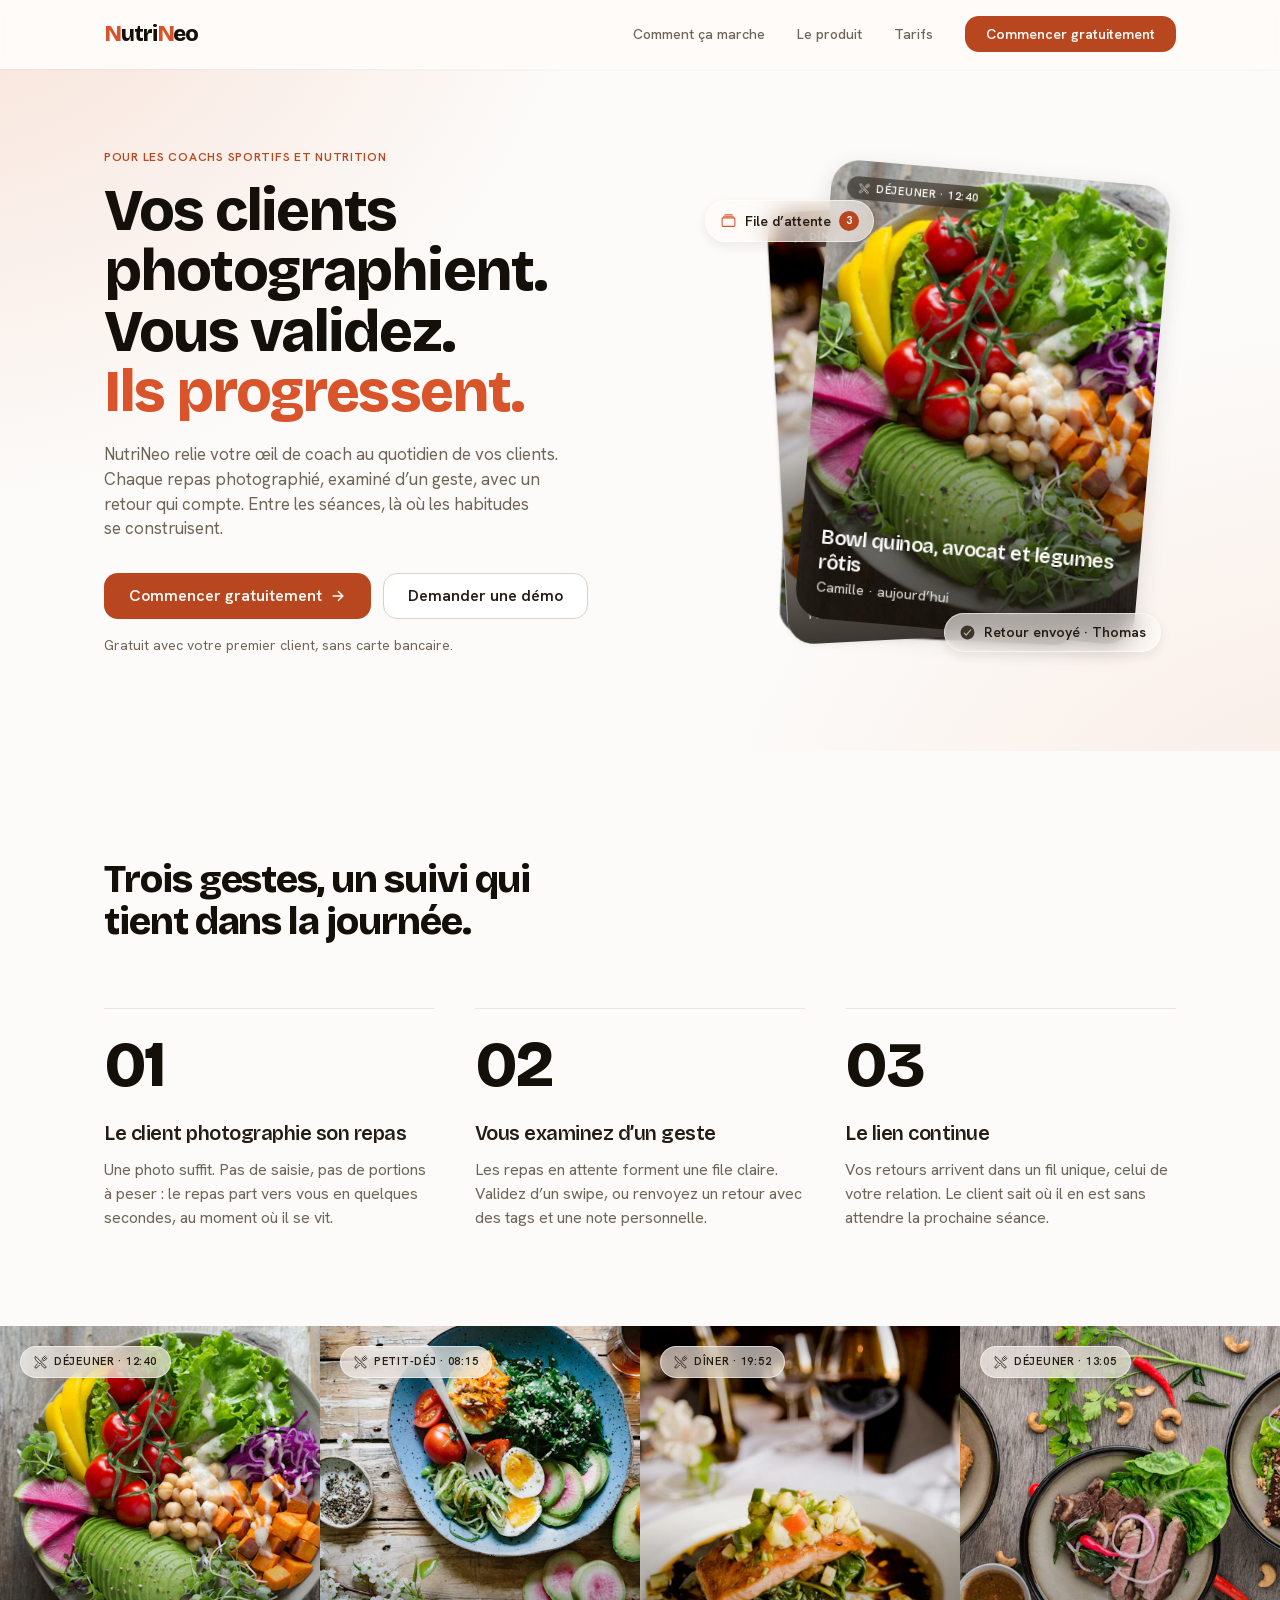
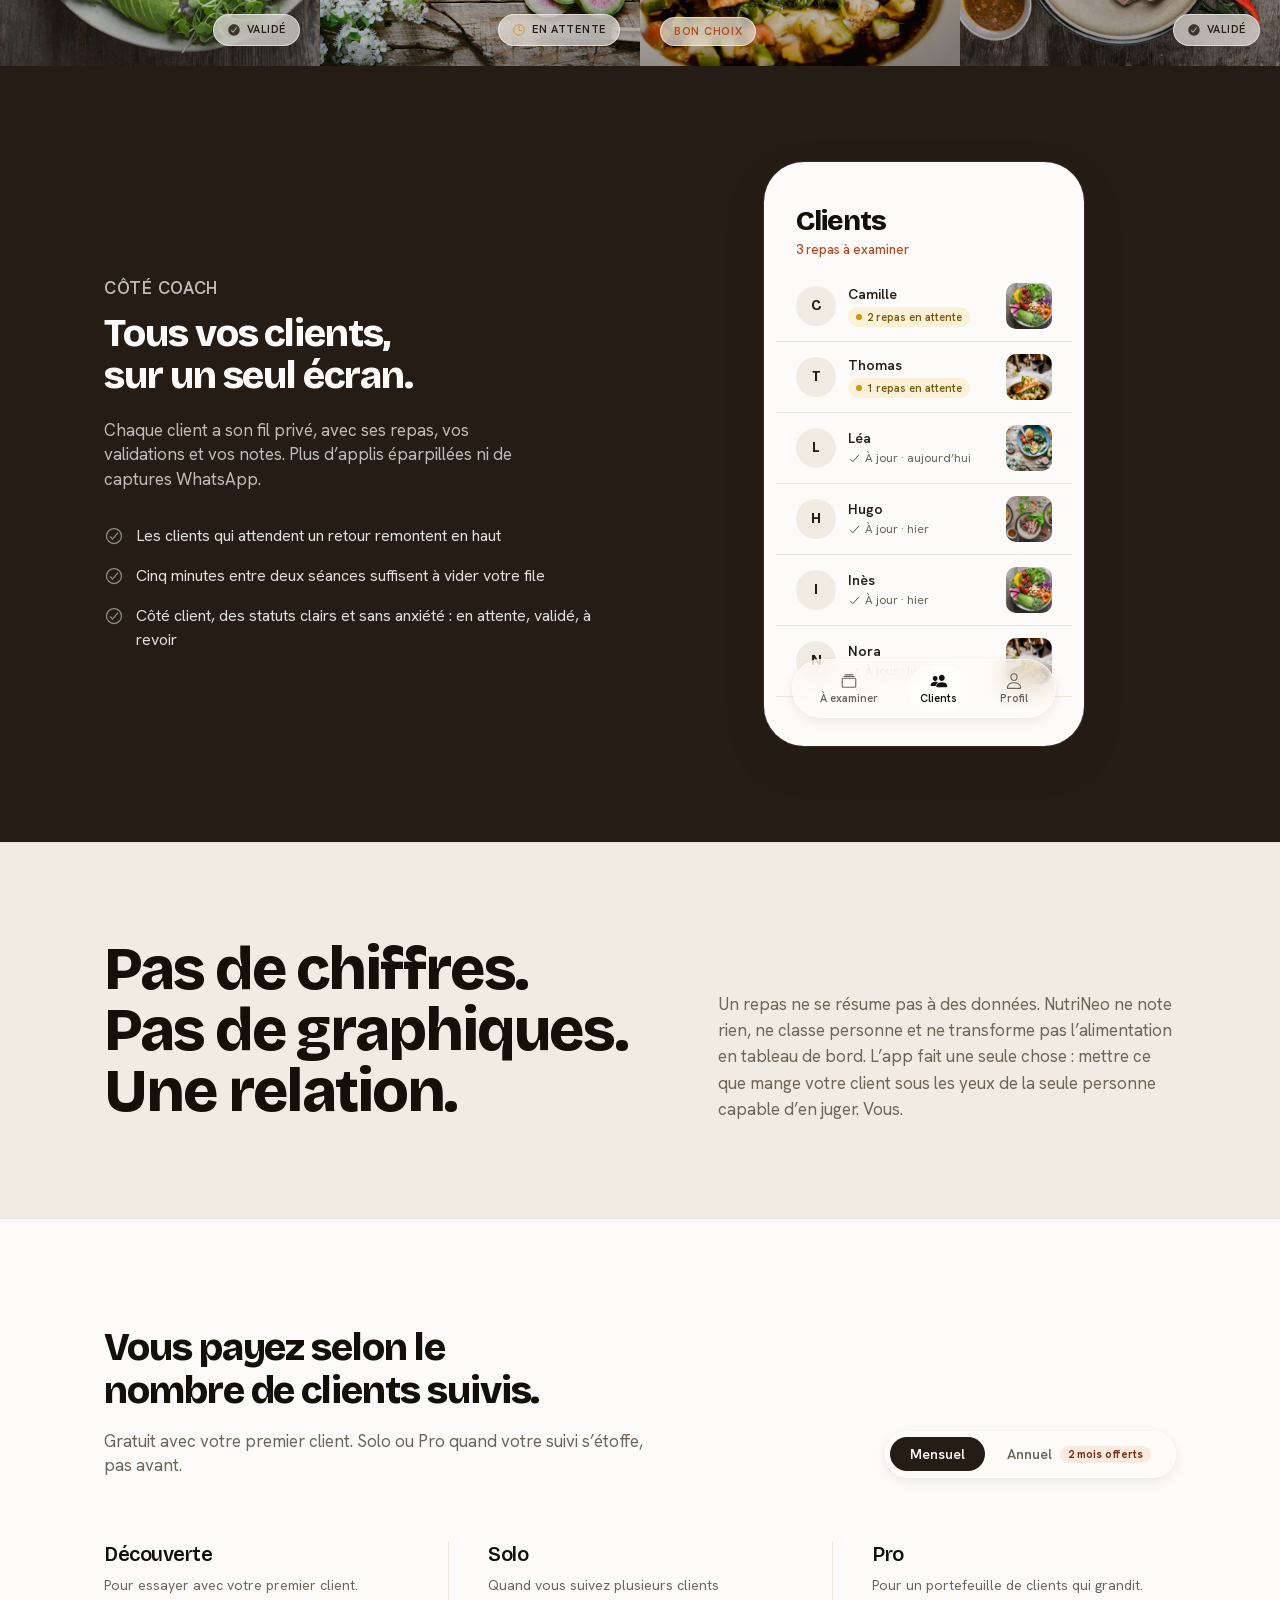
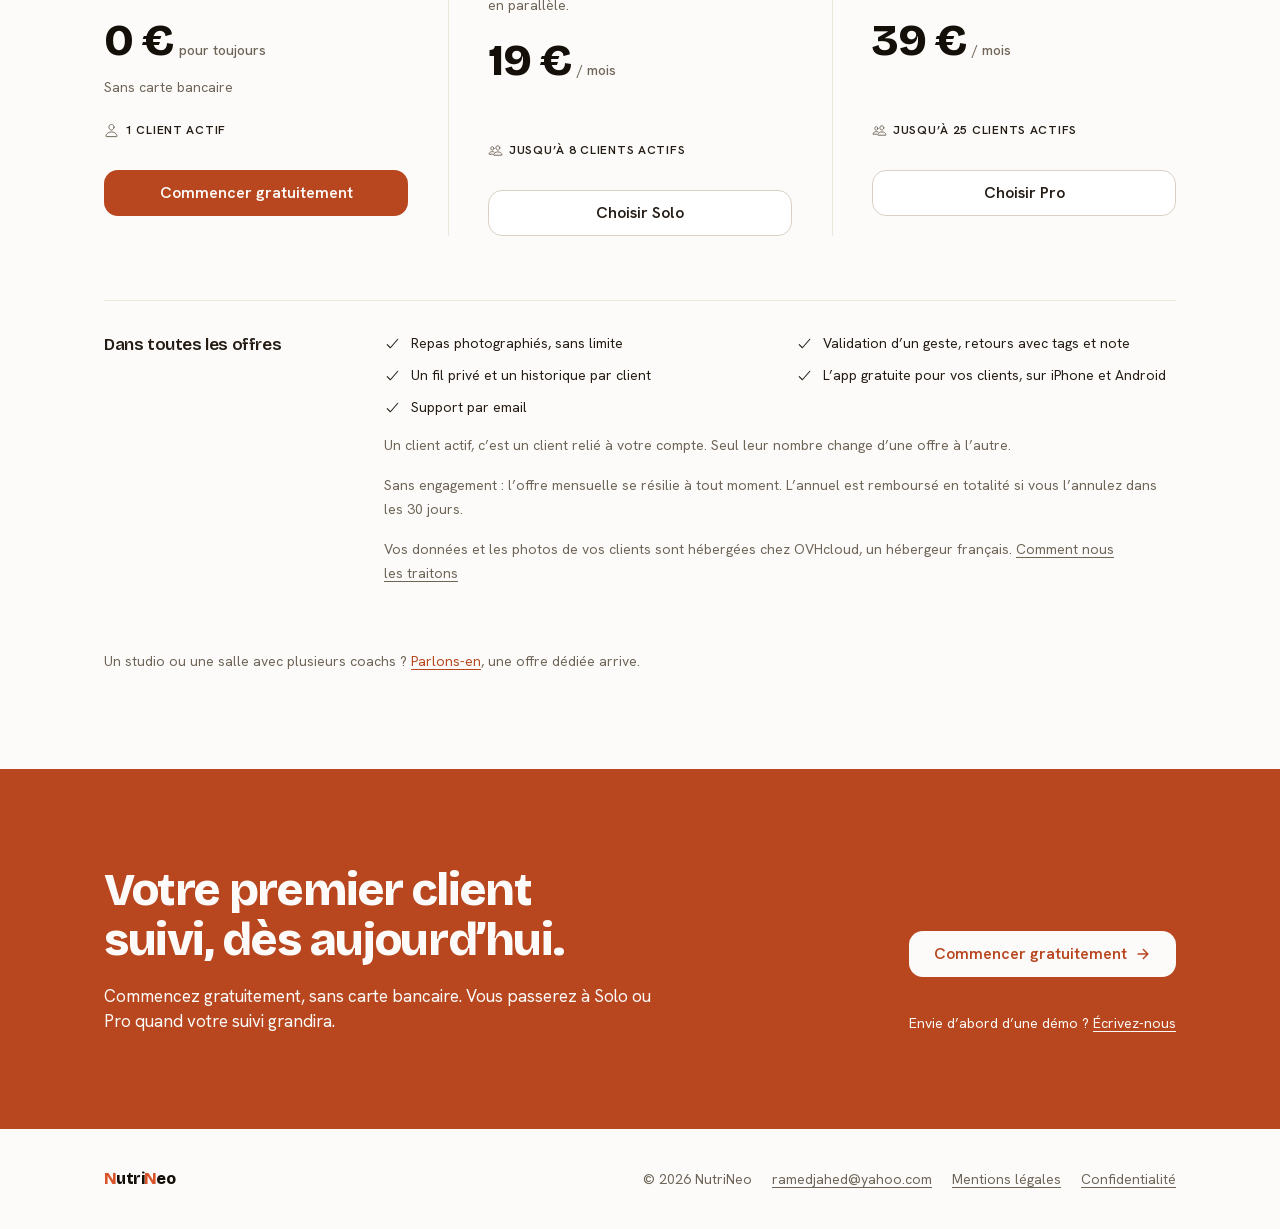
==== index.html @ a24cc879 "Tarifs, vue coach, pages légales et refonte de la landing Section tarifs (Découverte, Solo, Pro, men" ====
<!DOCTYPE html>
<html lang="fr">
<head>
<script>document.documentElement.classList.add('js');</script>
<meta charset="UTF-8" />
<meta name="viewport" content="width=device-width, initial-scale=1" />
<title>NutriNeo · Le suivi nutrition, entre vos séances</title>
<meta name="description" content="NutriNeo relie votre œil de coach au quotidien de vos clients. Chaque repas photographié, examiné d'un geste, avec un retour qui compte." />
<link rel="icon" type="image/png" href="assets/favicon.png" />
<link rel="preload" href="assets/fonts/bricolage-grotesque-latin.woff2" as="font" type="font/woff2" crossorigin />
<link rel="preload" href="assets/fonts/hanken-grotesk-latin.woff2" as="font" type="font/woff2" crossorigin />
<link rel="stylesheet" href="styles.css" />
<style>
  /* ── Base ─────────────────────────────────────────────── */
  *, *::before, *::after { box-sizing: border-box; }
  html { scroll-behavior: smooth; }
  body {
    margin: 0;
    background: var(--surface-canvas);
    color: var(--text-primary);
    font: var(--weight-regular) var(--text-body)/var(--leading-body) var(--font-sans);
    -webkit-font-smoothing: antialiased;
  }
  img { max-width: 100%; display: block; }
  a { color: inherit; text-decoration: none; }
  h1, h2, h3, p { margin: 0; }
  h1, h2, h3 { text-wrap: balance; font-family: var(--font-display); }
  p { text-wrap: pretty; }

  .container { max-width: 1120px; margin: 0 auto; padding: 0 var(--space-6); }

  /* ── Icons · inline sprite, sized by font-size like the old web component ── */
  .icon { width: 1em; height: 1em; flex-shrink: 0; fill: currentColor; display: inline-block; vertical-align: middle; }
  .sprite { position: absolute; width: 0; height: 0; overflow: hidden; }

  /* ── Text links · underline thickens on hover ──────── */
  main a:not(.btn), .footer-links a { text-decoration: underline; text-underline-offset: 3px; text-decoration-thickness: 1px; transition: text-decoration-thickness .12s ease; }
  main a:not(.btn):hover, .footer-links a:hover { text-decoration-thickness: 2px; }
  @media (pointer: coarse) {
    .nav .btn, .toggle-btn { min-height: 44px; }
    .footer-links a, .wordmark, .skip-link { display: inline-flex; align-items: center; min-height: 44px; }
  }

  /* ── Keyboard & screen readers ──────────────────────── */
  :focus-visible { outline: 2px solid var(--color-primary); outline-offset: 3px; border-radius: 4px; }
  .dark-section :focus-visible, .cta-final :focus-visible { outline-color: var(--color-ink-inverse); }
  .skip-link {
    position: absolute; left: var(--space-4); top: -60px; z-index: 100;
    background: var(--color-ink); color: var(--color-ink-inverse);
    padding: var(--space-3) var(--space-4); border-radius: var(--radius-md);
    font: var(--weight-semibold) var(--text-small)/1 var(--font-sans);
  }
  .skip-link:focus { top: var(--space-4); }
  .visually-hidden {
    position: absolute; width: 1px; height: 1px; padding: 0; margin: -1px;
    overflow: hidden; clip: rect(0 0 0 0); white-space: nowrap; border: 0;
  }

  /* ── Reveal on scroll (restrained) ────────────────────── */
  .js .reveal { opacity: 0; transform: translateY(14px); transition: opacity .5s ease, transform .5s ease; }
  .js .reveal.is-in { opacity: 1; transform: none; }
  @media (prefers-reduced-motion: reduce) {
    .js .reveal { opacity: 1; transform: none; transition: none; }
    html { scroll-behavior: auto; }
  }

  /* ── Buttons (app Button.tsx: terracotta fill, radius 14) ─ */
  .btn {
    display: inline-flex; align-items: center; gap: var(--space-2);
    font: var(--weight-semibold) var(--text-body)/1 var(--font-sans);
    border-radius: var(--radius-lg);
    padding: 14px var(--space-6);
    border: 1px solid transparent;
    cursor: pointer;
    transition: transform .12s ease, background-color .12s ease, opacity .12s ease;
  }
  .btn:active { transform: scale(0.98); opacity: .75; }
  .btn-primary { background: var(--color-primary); color: var(--color-primary-contrast); }
  .btn-primary:hover { background: var(--color-primary-hover); }
  .btn-ghost { border-color: var(--border-strong); color: var(--text-primary); background: var(--surface-card); }
  .btn-ghost:hover { background: var(--surface-subtle); }
  .btn-inverse { background: var(--surface-canvas); color: var(--color-primary); }
  .btn-inverse:hover { opacity: .92; }

  .eyebrow {
    font: var(--weight-semibold) var(--text-caption)/var(--leading-caption) var(--font-sans);
    letter-spacing: var(--tracking-caption);
    text-transform: uppercase;
    color: var(--text-brand);
  }

  /* ── Wordmark (AnimatedWordmark: 2 N's terracotta) ────── */
  .wordmark {
    font: var(--weight-extrabold) 22px/1 var(--font-display);
    letter-spacing: -1.1px;
    color: var(--text-strong);
  }
  .wordmark em { font-style: normal; color: var(--terracotta-800); }

  /* ── Nav · frosted glass (GlassSurface) ───────────────── */
  .nav {
    position: sticky; top: 0; z-index: 50;
    background: var(--glass-fill);
    backdrop-filter: blur(14px);
    -webkit-backdrop-filter: blur(14px);
    border-bottom: 1px solid var(--glass-border);
    box-shadow: var(--shadow-xs);
  }
  .nav-inner {
    display: flex; align-items: center; justify-content: space-between;
    height: 68px;
  }
  .nav-links { display: flex; align-items: center; gap: var(--space-8); }
  .nav-links a:not(.btn) {
    font: var(--weight-medium) var(--text-small)/1 var(--font-sans);
    color: var(--text-secondary); transition: color .12s ease;
  }
  .nav-links a:not(.btn):hover { color: var(--text-primary); }
  .nav .btn { padding: 10px var(--space-5); font-size: var(--text-small); }
  @media (max-width: 720px) { .nav-links a:not(.btn) { display: none; } }

  /* ── Hero · aurora canvas (AuroraBackground) ──────────── */
  .hero { position: relative; overflow: hidden; }
  .hero::before, .hero::after {
    content: '';
    position: absolute;
    width: 110vmax; height: 110vmax;
    border-radius: 50%;
    pointer-events: none;
  }
  .hero::before {
    top: -68vmax; left: -55vmax;
    background: radial-gradient(circle at 45% 45%, var(--terracotta-300), transparent 62%);
    opacity: .42;
    animation: blobA 11s ease-in-out infinite alternate;
  }
  .hero::after {
    bottom: -68vmax; right: -55vmax;
    background: radial-gradient(circle at 55% 55%, var(--terracotta-200), transparent 62%);
    opacity: .45;
    animation: blobB 11s ease-in-out infinite alternate;
  }
  @keyframes blobA {
    from { transform: translate(-2%, -1.5%) scale(1); opacity: .35; }
    to   { transform: translate(1.5%, 1%) scale(1.12); opacity: .5; }
  }
  @keyframes blobB {
    from { transform: translate(2%, 1.5%) scale(1.1); opacity: .5; }
    to   { transform: translate(-1%, -.5%) scale(.95); opacity: .32; }
  }
  @media (prefers-reduced-motion: reduce) {
    .hero::before, .hero::after { animation: none; }
  }
  .hero-inner {
    position: relative;
    display: grid; grid-template-columns: 1.05fr .95fr;
    gap: var(--space-16); align-items: center;
    padding-block: var(--space-20) var(--space-24);
  }
  .hero h1 {
    margin-top: var(--space-4);
    font: var(--weight-extrabold) clamp(38px, 5vw, 58px)/1.04 var(--font-display);
    letter-spacing: -0.032em;
    color: var(--text-strong);
  }
  .hero h1 em { font-style: normal; color: var(--terracotta-800); }
  .hero .lede {
    margin-top: var(--space-5);
    font: var(--weight-regular) var(--text-h4)/1.45 var(--font-sans);
    color: var(--text-secondary);
    max-width: 46ch;
  }
  .hero-ctas { display: flex; gap: var(--space-3); margin-top: var(--space-8); flex-wrap: wrap; }
  .hero-note {
    margin-top: var(--space-4);
    font: var(--weight-regular) var(--text-small)/var(--leading-small) var(--font-sans);
    color: var(--text-secondary);
  }

  /* ── Hero swipe deck · live review loop ───────────────── */
  html:not(.js) .deck-zone { display: none; }
  .deck-zone { position: relative; width: 100%; max-width: 340px; margin: 0 auto; }
  .deck { position: relative; height: 460px; }
  .meal-card {
    position: absolute; inset: 0;
    border-radius: var(--radius-2xl);
    overflow: hidden;
    background: var(--surface-card);
    transition: transform .55s cubic-bezier(.32,.72,.35,1), opacity .55s ease, box-shadow .55s ease;
  }
  .meal-card.pos-0 { transform: none; z-index: 3; box-shadow: var(--shadow-lg); }
  .meal-card.pos-1 { transform: scale(.94) translateY(20px) rotate(-3deg); z-index: 2; box-shadow: var(--shadow-sm); }
  .meal-card.pos-2 { transform: scale(.88) translateY(40px) rotate(2.5deg); z-index: 1; box-shadow: var(--shadow-xs); opacity: .92; }
  /* drag phase · the card follows an invisible thumb */
  .meal-card.pos-0.dragging { transform: translateX(46px) rotate(5deg); transition-duration: .7s; }
  /* release · flies off right, like the app's approve fling */
  .meal-card.fly { transform: translateX(140%) rotate(13deg) !important; opacity: 0; transition-duration: .6s; }
  .meal-card.snap { transition: none; }
  .meal-card img { width: 100%; height: 100%; object-fit: cover; }

  /* simulated thumb · gesture cue */
  .thumb {
    position: absolute; z-index: 6;
    left: 38%; bottom: 26%;
    width: 36px; height: 36px;
    border-radius: var(--radius-full);
    background: rgba(21, 15, 9, .22);
    border: 2px solid rgba(255, 255, 255, .75);
    backdrop-filter: blur(2px);
    -webkit-backdrop-filter: blur(2px);
    opacity: 0;
    pointer-events: none;
  }
  .deck-zone.swiping .thumb { animation: thumbSwipe 1.4s cubic-bezier(.4,.1,.4,1) forwards; }
  @keyframes thumbSwipe {
    0%   { opacity: 0; transform: translateX(0) scale(1.15); }
    18%  { opacity: 1; transform: translateX(0) scale(1); }
    72%  { opacity: 1; transform: translateX(58px) scale(1); }
    100% { opacity: 0; transform: translateX(84px) scale(.9); }
  }

  /* floating glass chips · product-true details */
  .chip {
    position: absolute; z-index: 7;
    display: inline-flex; align-items: center; gap: var(--space-2);
    background: var(--glass-fill);
    backdrop-filter: blur(12px);
    -webkit-backdrop-filter: blur(12px);
    border: 1px solid var(--glass-border);
    border-radius: var(--radius-pill);
    padding: 10px 14px;
    box-shadow: var(--shadow-md);
    font: var(--weight-semibold) var(--text-small)/1 var(--font-sans);
    color: var(--text-primary);
    white-space: nowrap;
  }
  .chip .icon { font-size: 17px; }
  .chip .chip-count {
    display: inline-flex; align-items: center; justify-content: center;
    min-width: 20px; height: 20px; padding: 0 5px;
    border-radius: var(--radius-full);
    background: var(--color-primary); color: var(--color-ink-inverse);
    font: var(--weight-bold) 11px/1 var(--font-sans);
  }
  .chip-queue { top: 6%; left: -18%; animation: chipFloat 7s ease-in-out infinite alternate; }
  .chip-queue .icon { color: var(--terracotta-800); }
  .chip-sent { bottom: -20px; right: -16%; animation: chipFloat 8s ease-in-out 1.2s infinite alternate-reverse; }
  .chip-sent .icon { color: var(--status-valide); }
  @keyframes chipFloat {
    from { transform: translateY(-4px); }
    to   { transform: translateY(6px); }
  }
  @media (max-width: 1020px) {
    .chip-queue { left: -6px; }
    .chip-sent { right: -6px; }
  }
  .meal-scrim {
    position: absolute; inset: 0;
    background: linear-gradient(transparent 45%, rgba(21, 15, 9, .78));
  }
  .meal-pill {
    position: absolute; top: var(--space-4); left: var(--space-4);
    display: inline-flex; align-items: center; gap: 6px;
    background: rgba(21, 15, 9, .5);
    backdrop-filter: blur(8px);
    -webkit-backdrop-filter: blur(8px);
    color: var(--color-ink-inverse);
    border-radius: var(--radius-pill);
    padding: 6px 12px;
    font: var(--weight-semibold) var(--text-micro)/1 var(--font-sans);
    letter-spacing: var(--tracking-caption);
    text-transform: uppercase;
  }
  .meal-caption {
    position: absolute; left: var(--space-5); right: var(--space-5); bottom: var(--space-5);
    color: var(--color-ink-inverse);
  }
  .meal-caption strong {
    display: block;
    font: var(--weight-semibold) var(--text-h3)/var(--leading-h3) var(--font-display);
    letter-spacing: var(--tracking-h3);
  }
  .meal-caption small {
    font: var(--weight-medium) var(--text-small)/var(--leading-small) var(--font-sans);
    opacity: .82;
  }
  /* Stamp "VALIDÉ" · espresso, calm & settled (app semantics: the check
     carries the meaning, not a loud accent color) */
  .stamp {
    position: absolute; top: 42%; left: 50%;
    transform: translate(-50%, -50%) rotate(-8deg) scale(.6);
    opacity: 0;
    display: inline-flex; align-items: center; gap: var(--space-2);
    border: 3px solid var(--status-valide);
    color: var(--status-valide);
    background: rgba(252, 251, 249, .93);
    border-radius: var(--radius-md);
    padding: var(--space-2) var(--space-5);
    font: var(--weight-extrabold) var(--text-h3)/1 var(--font-display);
    letter-spacing: .08em;
    transition: opacity .28s ease, transform .28s cubic-bezier(.2,1.4,.4,1);
  }
  .meal-card.stamped .stamp { opacity: 1; transform: translate(-50%, -50%) rotate(-8deg) scale(1); }
  @media (prefers-reduced-motion: reduce) {
    .meal-card, .stamp { transition: none; }
    .meal-card.pos-0 .stamp { opacity: 1; transform: translate(-50%, -50%) rotate(-8deg) scale(1); }
    .thumb { display: none; }
    .chip-queue, .chip-sent { animation: none; }
  }
  @media (max-width: 880px) {
    .hero-inner { grid-template-columns: 1fr; gap: var(--space-12); padding-block: var(--space-12) var(--space-16); }
    .deck { height: 400px; }
    .deck-zone { max-width: 300px; }
  }

  /* ── Sections ─────────────────────────────────────────── */
  section { padding: var(--space-24) 0; }
  .section-head { max-width: 620px; margin-bottom: var(--space-16); }
  .section-head h2 {
    font: var(--weight-extrabold) clamp(28px, 3.4vw, 38px)/1.12 var(--font-display);
    letter-spacing: -0.028em;
    color: var(--text-strong);
    margin-top: var(--space-3);
  }
  .section-head p {
    margin-top: var(--space-4);
    color: var(--text-secondary);
    font-size: var(--text-h4); line-height: 1.45;
  }

  /* ── How it works ─────────────────────────────────────── */
  .steps { display: grid; grid-template-columns: repeat(3, 1fr); gap: var(--space-10); }
  .step {
    border-top: 1px solid var(--border-default);
    padding-top: var(--space-6);
  }
  .step .num {
    display: block;
    font: var(--weight-extrabold) 64px/1 var(--font-display);
    letter-spacing: -0.04em;
    color: var(--text-strong);
  }
  .step h3 {
    font: var(--weight-semibold) var(--text-h3)/var(--leading-h3) var(--font-display);
    letter-spacing: var(--tracking-h3);
    margin-top: var(--space-6);
  }
  .step p { margin-top: var(--space-3); color: var(--text-secondary); }
  @media (max-width: 880px) { .steps { grid-template-columns: 1fr; } }

  /* ── Photo band · full-bleed strip, glass pills over it ── */
  .photo-band { padding: 0; position: relative; }
  .band-track {
    display: grid; grid-template-columns: repeat(4, 1fr);
    height: 340px;
  }
  .band-cell { position: relative; overflow: hidden; }
  .band-cell img { width: 100%; height: 100%; object-fit: cover; }
  .band-cell::after {
    content: '';
    position: absolute; inset: 0;
    background: linear-gradient(transparent 55%, rgba(21, 15, 9, .35));
  }
  .band-pill {
    position: absolute; z-index: 2;
    display: inline-flex; align-items: center; gap: 6px;
    background: var(--glass-fill);
    backdrop-filter: blur(12px);
    -webkit-backdrop-filter: blur(12px);
    border: 1px solid var(--glass-border);
    border-radius: var(--radius-pill);
    padding: 8px 13px;
    box-shadow: var(--shadow-sm);
    font: var(--weight-semibold) var(--text-micro)/1 var(--font-sans);
    letter-spacing: var(--tracking-caption);
    text-transform: uppercase;
    color: var(--color-ink);
    white-space: nowrap;
  }
  .band-pill .icon { font-size: 14px; }
  .band-pill.p-time { top: var(--space-5); left: var(--space-5); }
  .band-pill.p-status { bottom: var(--space-5); right: var(--space-5); }
  .band-pill.p-status.ok .icon { color: var(--status-valide); }
  .band-pill.p-status.wait .icon { color: var(--accent-amber); }
  .band-pill.p-tag { bottom: var(--space-5); left: var(--space-5); color: var(--terracotta-700); }
  @media (max-width: 880px) {
    .band-track { grid-template-columns: repeat(2, 1fr); grid-template-rows: repeat(2, 1fr); height: 480px; }
    .band-cell:nth-child(n+5) { display: none; }
  }

  /* ── Dark product section · espresso immersive ────────── */
  .dark-section {
    background: var(--color-ink);
    color: var(--text-inverse);
    overflow: hidden;
  }
  .dark-inner {
    display: grid; grid-template-columns: 1fr 1fr;
    gap: var(--space-16); align-items: center;
  }
  .dark-section .eyebrow { color: var(--terracotta-400); }
  .dark-section h2 {
    font: var(--weight-extrabold) clamp(28px, 3.4vw, 38px)/1.12 var(--font-display);
    letter-spacing: -0.028em;
    margin-top: var(--space-3);
    color: var(--color-ink-inverse);
  }
  .dark-section .dark-copy p {
    margin-top: var(--space-5);
    color: rgba(252, 251, 249, .72);
    font-size: var(--text-h4); line-height: 1.45;
    max-width: 44ch;
  }
  .dark-points { margin-top: var(--space-8); display: grid; gap: var(--space-4); }
  .dark-point { display: flex; gap: var(--space-3); align-items: flex-start; color: rgba(252, 251, 249, .88); }
  .dark-point .icon { font-size: 20px; color: rgba(252, 251, 249, .5); flex-shrink: 0; margin-top: 2px; }

  /* Phone mockup · the coach's "Clients" tab (CoachHistoryScreen + ConversationRow) */
  .phone {
    width: 320px; margin: 0 auto;
    background: var(--surface-canvas);
    border-radius: 40px;
    padding: var(--space-3);
    box-shadow: var(--shadow-xl), 0 0 0 1px rgba(255,255,255,.08);
  }
  .phone-screen {
    position: relative;
    height: 560px;
    background: var(--surface-canvas);
    border-radius: 30px; overflow: hidden;
    color: var(--text-primary);
  }
  .list-head { padding: var(--space-8) var(--space-5) var(--space-3); }
  .list-head strong {
    display: block;
    font: var(--weight-extrabold) 28px/1.1 var(--font-display);
    letter-spacing: -0.03em;
    color: var(--text-strong);
  }
  .list-head span { display: block; margin-top: var(--space-1); font: var(--weight-medium) 13px/1.4 var(--font-sans); color: var(--terracotta-700); }
  .client-row {
    display: flex; align-items: center; gap: var(--space-3);
    padding: var(--space-3) var(--space-5);
    border-bottom: 1px solid var(--border-default);
  }
  .avatar {
    width: 40px; height: 40px; flex-shrink: 0;
    border-radius: var(--radius-full);
    background: var(--surface-subtle); color: var(--text-primary);
    display: flex; align-items: center; justify-content: center;
    font: var(--weight-bold) var(--text-small)/1 var(--font-display);
  }
  .client-row .who { flex: 1; min-width: 0; }
  .client-row .who strong { display: block; font: var(--weight-semibold) var(--text-small)/1.3 var(--font-sans); }
  .pending {
    display: inline-flex; align-items: center; gap: 5px;
    margin-top: var(--space-1);
    padding: 3px var(--space-2);
    border-radius: var(--radius-full);
    background: var(--status-pending-bg); color: var(--status-pending-fg);
    font: var(--weight-semibold) var(--text-micro)/1.3 var(--font-sans);
  }
  .pending::before { content: ''; width: 6px; height: 6px; border-radius: var(--radius-full); background: var(--status-pending-dot); }
  .uptodate {
    display: flex; align-items: center; gap: var(--space-1);
    margin-top: var(--space-1);
    font: var(--weight-regular) var(--text-caption)/1.3 var(--font-sans);
    color: var(--text-secondary);
  }
  .uptodate .icon { font-size: 13px; color: var(--status-valide); }
  .client-row img { width: 46px; height: 46px; flex-shrink: 0; border-radius: var(--radius-md); object-fit: cover; }
  /* floating tab bar · glass over the scrolling list, like FloatingTabBar */
  .tabbar {
    position: absolute; left: var(--space-4); right: var(--space-4); bottom: var(--space-4);
    display: flex; justify-content: space-around;
    padding: 6px;
    border-radius: var(--radius-pill);
    background: var(--glass-fill);
    backdrop-filter: blur(14px);
    -webkit-backdrop-filter: blur(14px);
    border: 1px solid var(--glass-border);
    box-shadow: var(--shadow-md);
  }
  .tabbar span {
    display: flex; flex-direction: column; align-items: center; gap: 2px;
    padding: 6px var(--space-3);
    border-radius: var(--radius-pill);
    font: var(--weight-semibold) var(--text-micro)/1.2 var(--font-sans);
    color: var(--text-secondary);
  }
  .tabbar span.is-active { color: var(--text-strong); background: rgba(255, 255, 255, .75); }
  .tabbar .icon { font-size: 18px; }
  .pending, .uptodate { white-space: nowrap; }
  @media (max-width: 880px) {
    .client-row { padding-inline: var(--space-4); }
    .client-row img { width: 40px; height: 40px; }
  }
  @media (max-width: 880px) {
    .dark-inner { grid-template-columns: 1fr; gap: var(--space-12); }
    .phone { width: 304px; }
  }

  /* ── Tarifs · editorial columns, hairline rules ───────── */
  .pricing-head {
    display: flex; align-items: flex-end; justify-content: space-between;
    gap: var(--space-8); flex-wrap: wrap;
    margin-bottom: var(--space-16);
  }
  .pricing-head .section-head { margin-bottom: 0; }

  .billing-toggle {
    display: flex; width: fit-content; align-items: center; gap: 2px;
    padding: 4px;
    background: var(--glass-fill);
    backdrop-filter: blur(14px);
    -webkit-backdrop-filter: blur(14px);
    border: 1px solid var(--glass-border);
    border-radius: var(--radius-pill);
    box-shadow: var(--shadow-md);
  }
  .toggle-btn {
    display: inline-flex; align-items: center; gap: 8px;
    border: none; background: transparent; cursor: pointer;
    padding: 10px 20px;
    border-radius: var(--radius-pill);
    font: var(--weight-semibold) var(--text-small)/1 var(--font-sans);
    color: var(--text-secondary);
    transition: background-color .16s ease, color .16s ease;
  }
  .toggle-btn.is-active { background: var(--color-ink); color: var(--color-ink-inverse); }
  .save-badge {
    background: var(--terracotta-100); color: var(--terracotta-900);
    border-radius: var(--radius-pill);
    padding: 3px 8px;
    font: var(--weight-bold) var(--text-micro)/1 var(--font-sans);
  }

  .plans { display: grid; grid-template-columns: repeat(3, 1fr); column-gap: var(--space-20); align-items: stretch; }
  .plan { position: relative; display: flex; flex-direction: column; }
  /* divider sits in the middle of the gap so all three columns keep equal widths */
  .plan + .plan::before {
    content: '';
    position: absolute; top: 0; bottom: 0; left: calc(var(--space-20) / -2);
    border-left: 1px solid var(--border-default);
  }

  .plan-name {
    font: var(--weight-semibold) var(--text-h3)/var(--leading-h3) var(--font-display);
    letter-spacing: var(--tracking-h3);
    color: var(--text-strong);
  }
  .plan-tagline { margin-top: var(--space-2); color: var(--text-secondary); font-size: var(--text-small); line-height: var(--leading-small); }
  .plan-price { margin-top: var(--space-6); min-height: 88px; }
  .price-row { display: none; align-items: baseline; gap: 6px; flex-wrap: wrap; }
  .price-row.is-shown { display: flex; }
  .price-amount {
    font: var(--weight-extrabold) 44px/1 var(--font-display);
    letter-spacing: -0.03em;
    color: var(--text-strong);
  }
  .price-suffix { font: var(--weight-medium) var(--text-small)/1 var(--font-sans); color: var(--text-secondary); }
  .price-note { display: block; width: 100%; margin-top: 6px; font-size: var(--text-small); color: var(--text-secondary); }
  .plan-cap {
    margin-top: var(--space-4);
    display: inline-flex; align-self: flex-start; align-items: center; gap: 6px;
    font: var(--weight-semibold) var(--text-caption)/1 var(--font-sans);
    letter-spacing: var(--tracking-caption); text-transform: uppercase;
    color: var(--text-primary);
  }
  .plan-cap .icon { font-size: 15px; color: var(--text-secondary); }
  .plans-shared {
    margin-top: var(--space-16); padding-top: var(--space-8);
    border-top: 1px solid var(--border-default);
    display: grid; grid-template-columns: 240px 1fr; gap: var(--space-4) var(--space-10);
  }
  .plans-shared h3 {
    font: var(--weight-semibold) var(--text-h4)/var(--leading-h4) var(--font-display);
    letter-spacing: var(--tracking-h4);
  }
  .plans-shared ul {
    list-style: none; margin: 0; padding: 0;
    display: grid; grid-template-columns: repeat(2, 1fr); gap: var(--space-3) var(--space-8);
  }
  .plans-shared li { display: flex; gap: 10px; font-size: var(--text-small); line-height: var(--leading-small); }
  .plans-shared li .icon { font-size: 17px; color: var(--text-primary); flex-shrink: 0; margin-top: 2px; }
  .plans-shared p { grid-column: 2; font-size: var(--text-small); color: var(--text-secondary); }
  @media (max-width: 880px) {
    .plans-shared, .plans-shared ul { grid-template-columns: 1fr; }
    .plans-shared p { grid-column: 1; }
  }
  .plan .btn { margin-top: var(--space-8); justify-content: center; }
  .pricing-footnote {
    margin-top: var(--space-16);
    color: var(--text-secondary); font-size: var(--text-small);
  }
  .pricing-footnote a { color: var(--text-brand); }
  @media (max-width: 880px) {
    .plans { grid-template-columns: 1fr; max-width: 440px; }
    .plan-price { min-height: 0; }
    .plan + .plan { margin-top: var(--space-10); padding-top: var(--space-10); border-top: 1px solid var(--border-default); }
    .plan + .plan::before { display: none; }
  }

  /* ── Manifesto / quote · oat inset ─────────────────────── */
  .manifesto { background: var(--surface-subtle); border-top: 1px solid var(--border-default); border-bottom: 1px solid var(--border-default); }
  .manifesto-inner {
    display: grid; grid-template-columns: 1.2fr 1fr;
    gap: var(--space-16); align-items: end;
  }
  .manifesto h2 {
    font: var(--weight-extrabold) clamp(34px, 4.8vw, 60px)/1.02 var(--font-display);
    letter-spacing: -0.035em;
    color: var(--text-strong);
  }
  .manifesto h2 em { font-style: normal; }
  .manifesto-lede {
    max-width: 46ch;
    font: var(--weight-regular) var(--text-h4)/1.55 var(--font-sans);
    color: var(--text-secondary);
  }
  @media (max-width: 880px) { .manifesto-inner { grid-template-columns: 1fr; gap: var(--space-8); } }

  /* ── Final CTA · terracotta ───────────────────────────── */
  .cta-final { background: var(--color-primary); color: var(--color-ink-inverse); }
  .cta-inner {
    display: grid; grid-template-columns: 1fr auto;
    gap: var(--space-12); align-items: end;
  }
  .cta-copy { max-width: 560px; }
  .cta-actions { display: grid; justify-items: start; gap: var(--space-4); }
  @media (max-width: 880px) { .cta-inner { grid-template-columns: 1fr; gap: var(--space-8); } }
  .cta-final h2 {
    font: var(--weight-extrabold) clamp(30px, 4vw, 46px)/1.08 var(--font-display);
    letter-spacing: -0.03em;
  }
  .cta-final p { margin-top: var(--space-5); color: var(--color-ink-inverse); font-size: var(--text-h4); line-height: 1.45; }
  .cta-final .cta-sub { font-size: var(--text-small); color: var(--color-ink-inverse); }

  /* ── Footer ───────────────────────────────────────────── */
  footer { padding: var(--space-10) 0; }
  .footer-inner {
    display: flex; align-items: center; justify-content: space-between;
    gap: var(--space-4); flex-wrap: wrap;
  }
  .footer-inner .wordmark { font-size: 16px; letter-spacing: -0.6px; }
  .footer-inner p { font: var(--weight-regular) var(--text-small)/var(--leading-small) var(--font-sans); color: var(--text-secondary); }
  .footer-links { display: flex; flex-wrap: wrap; gap: var(--space-2) var(--space-5); }
  @media (max-width: 720px) { .footer-inner { flex-direction: column; align-items: flex-start; } }
</style>
</head>
<body>
<a class="skip-link" href="#contenu">Aller au contenu</a>
<svg class="sprite" aria-hidden="true" focusable="false">
  <symbol id="i-albums-outline" viewBox="0 0 512 512"><rect x="64" y="176" width="384" height="256" rx="28.87" ry="28.87" fill="none" stroke="currentColor" stroke-linejoin="round" stroke-width="32"/><path stroke="currentColor" stroke-linecap="round" stroke-miterlimit="10" stroke-width="32" d="M144 80h224M112 128h288"/></symbol>
  <symbol id="i-arrow-forward" viewBox="0 0 512 512"><path fill="none" stroke="currentColor" stroke-linecap="round" stroke-linejoin="round" stroke-width="48" d="M268 112l144 144-144 144M392 256H100"/></symbol>
  <symbol id="i-checkmark-circle-outline" viewBox="0 0 512 512"><path d="M448 256c0-106-86-192-192-192S64 150 64 256s86 192 192 192 192-86 192-192z" fill="none" stroke="currentColor" stroke-miterlimit="10" stroke-width="32"/><path fill="none" stroke="currentColor" stroke-linecap="round" stroke-linejoin="round" stroke-width="32" d="M352 176L217.6 336 160 272"/></symbol>
  <symbol id="i-checkmark-circle" viewBox="0 0 512 512"><path d="M256 48C141.31 48 48 141.31 48 256s93.31 208 208 208 208-93.31 208-208S370.69 48 256 48zm108.25 138.29l-134.4 160a16 16 0 01-12 5.71h-.27a16 16 0 01-11.89-5.3l-57.6-64a16 16 0 1123.78-21.4l45.29 50.32 122.59-145.91a16 16 0 0124.5 20.58z"/></symbol>
  <symbol id="i-checkmark" viewBox="0 0 512 512"><path fill="none" stroke="currentColor" stroke-linecap="round" stroke-linejoin="round" stroke-width="32" d="M416 128L192 384l-96-96"/></symbol>
  <symbol id="i-people-outline" viewBox="0 0 512 512"><path d="M402 168c-2.93 40.67-33.1 72-66 72s-63.12-31.32-66-72c-3-42.31 26.37-72 66-72s69 30.46 66 72z" fill="none" stroke="currentColor" stroke-linecap="round" stroke-linejoin="round" stroke-width="32"/><path d="M336 304c-65.17 0-127.84 32.37-143.54 95.41-2.08 8.34 3.15 16.59 11.72 16.59h263.65c8.57 0 13.77-8.25 11.72-16.59C463.85 335.36 401.18 304 336 304z" fill="none" stroke="currentColor" stroke-miterlimit="10" stroke-width="32"/><path d="M200 185.94c-2.34 32.48-26.72 58.06-53 58.06s-50.7-25.57-53-58.06C91.61 152.15 115.34 128 147 128s55.39 24.77 53 57.94z" fill="none" stroke="currentColor" stroke-linecap="round" stroke-linejoin="round" stroke-width="32"/><path d="M206 306c-18.05-8.27-37.93-11.45-59-11.45-52 0-102.1 25.85-114.65 76.2-1.65 6.66 2.53 13.25 9.37 13.25H154" fill="none" stroke="currentColor" stroke-linecap="round" stroke-miterlimit="10" stroke-width="32"/></symbol>
  <symbol id="i-people" viewBox="0 0 512 512"><path d="M336 256c-20.56 0-40.44-9.18-56-25.84-15.13-16.25-24.37-37.92-26-61-1.74-24.62 5.77-47.26 21.14-63.76S312 80 336 80c23.83 0 45.38 9.06 60.7 25.52 15.47 16.62 23 39.22 21.26 63.63-1.67 23.11-10.9 44.77-26 61C376.44 246.82 356.57 256 336 256zm66-88zM467.83 432H204.18a27.71 27.71 0 01-22-10.67 30.22 30.22 0 01-5.26-25.79c8.42-33.81 29.28-61.85 60.32-81.08C264.79 297.4 299.86 288 336 288c36.85 0 71 9 98.71 26.05 31.11 19.13 52 47.33 60.38 81.55a30.27 30.27 0 01-5.32 25.78A27.68 27.68 0 01467.83 432zM147 260c-35.19 0-66.13-32.72-69-72.93-1.42-20.6 5-39.65 18-53.62 12.86-13.83 31-21.45 51-21.45s38 7.66 50.93 21.57c13.1 14.08 19.5 33.09 18 53.52-2.87 40.2-33.8 72.91-68.93 72.91zM212.66 291.45c-17.59-8.6-40.42-12.9-65.65-12.9-29.46 0-58.07 7.68-80.57 21.62-25.51 15.83-42.67 38.88-49.6 66.71a27.39 27.39 0 004.79 23.36A25.32 25.32 0 0041.72 400h111a8 8 0 007.87-6.57c.11-.63.25-1.26.41-1.88 8.48-34.06 28.35-62.84 57.71-83.82a8 8 0 00-.63-13.39c-1.57-.92-3.37-1.89-5.42-2.89z"/></symbol>
  <symbol id="i-person-outline" viewBox="0 0 512 512"><path d="M344 144c-3.92 52.87-44 96-88 96s-84.15-43.12-88-96c-4-55 35-96 88-96s92 42 88 96z" fill="none" stroke="currentColor" stroke-linecap="round" stroke-linejoin="round" stroke-width="32"/><path d="M256 304c-87 0-175.3 48-191.64 138.6C62.39 453.52 68.57 464 80 464h352c11.44 0 17.62-10.48 15.65-21.4C431.3 352 343 304 256 304z" fill="none" stroke="currentColor" stroke-miterlimit="10" stroke-width="32"/></symbol>
  <symbol id="i-restaurant-outline" viewBox="0 0 512 512"><path d="M57.49 47.74l368.43 368.43a37.28 37.28 0 010 52.72h0a37.29 37.29 0 01-52.72 0l-90-91.55a32 32 0 01-9.2-22.43v-5.53a32 32 0 00-9.52-22.78l-11.62-10.73a32 32 0 00-29.8-7.44h0a48.53 48.53 0 01-46.56-12.63l-85.43-85.44C40.39 159.68 21.74 83.15 57.49 47.74z" fill="none" stroke="currentColor" stroke-linejoin="round" stroke-width="32"/><path d="M400 32l-77.25 77.25A64 64 0 00304 154.51v14.86a16 16 0 01-4.69 11.32L288 192M320 224l11.31-11.31a16 16 0 0111.32-4.69h14.86a64 64 0 0045.26-18.75L480 112M440 72l-80 80M200 368l-99.72 100.28a40 40 0 01-56.56 0h0a40 40 0 010-56.56L128 328" fill="none" stroke="currentColor" stroke-linecap="round" stroke-linejoin="round" stroke-width="32"/></symbol>
  <symbol id="i-time-outline" viewBox="0 0 512 512"><path d="M256 64C150 64 64 150 64 256s86 192 192 192 192-86 192-192S362 64 256 64z" fill="none" stroke="currentColor" stroke-miterlimit="10" stroke-width="32"/><path fill="none" stroke="currentColor" stroke-linecap="round" stroke-linejoin="round" stroke-width="32" d="M256 128v144h96"/></symbol>
</svg>

<!-- ══ Nav · frosted glass ══ -->
<nav class="nav">
  <div class="container nav-inner">
    <a class="wordmark" href="#"><em>N</em>utri<em>N</em>eo</a>
    <div class="nav-links">
      <a href="#comment">Comment ça marche</a>
      <a href="#produit">Le produit</a>
      <a href="#tarifs">Tarifs</a>
      <a href="#tarifs" class="btn btn-primary">Commencer gratuitement</a>
    </div>
  </div>
</nav>

<!-- ══ Hero · aurora canvas ══ -->
<main id="contenu">
<header class="hero">
  <div class="container hero-inner">
    <div>
      <p class="eyebrow">Pour les coachs sportifs et nutrition</p>
      <h1>Vos clients photographient. Vous validez. <em>Ils progressent.</em></h1>
      <p class="lede">NutriNeo relie votre œil de coach au quotidien de vos clients. Chaque repas photographié, examiné d’un geste, avec un retour qui compte. Entre les séances, là où les habitudes se construisent.</p>
      <div class="hero-ctas">
        <a href="#tarifs" class="btn btn-primary">Commencer gratuitement<svg class="icon" aria-hidden="true"><use href="#i-arrow-forward"/></svg></a>
        <a href="mailto:ramedjahed@yahoo.com?subject=Demande%20de%20d%C3%A9mo%20NutriNeo&body=Bonjour%2C%0A%0AJe%20suis%20coach%20et%20j%27aimerais%20voir%20une%20d%C3%A9mo%20de%20NutriNeo.%0A%0A" class="btn btn-ghost">Demander une démo</a>
      </div>
      <p class="hero-note">Gratuit avec votre premier client, sans carte bancaire.</p>
    </div>

    <div class="deck-zone" id="deckZone" aria-hidden="true">
      <span class="chip chip-queue"><svg class="icon" aria-hidden="true"><use href="#i-albums-outline"/></svg>File d’attente<span class="chip-count" id="queueCount">3</span></span>
      <div class="deck" id="deck"></div>
      <span class="thumb"></span>
      <span class="chip chip-sent"><svg class="icon" aria-hidden="true"><use href="#i-checkmark-circle"/></svg><span id="sentLabel">Retour envoyé · Thomas</span></span>
    </div>
  </div>
</header>

<!-- ══ Comment ça marche ══ -->
<section id="comment">
  <div class="container">
    <div class="section-head reveal">
      <h2>Trois gestes, un suivi qui tient dans la journée.</h2>
    </div>
    <div class="steps">
      <div class="step reveal">
        <span class="num">01</span>
        <h3>Le client photographie son repas</h3>
        <p>Une photo suffit. Pas de saisie, pas de portions à peser : le repas part vers vous en quelques secondes, au moment où il se vit.</p>
      </div>
      <div class="step reveal">
        <span class="num">02</span>
        <h3>Vous examinez d’un geste</h3>
        <p>Les repas en attente forment une file claire. Validez d’un swipe, ou renvoyez un retour avec des tags et une note personnelle.</p>
      </div>
      <div class="step reveal">
        <span class="num">03</span>
        <h3>Le lien continue</h3>
        <p>Vos retours arrivent dans un fil unique, celui de votre relation. Le client sait où il en est sans attendre la prochaine séance.</p>
      </div>
    </div>
  </div>
</section>

<!-- ══ Bande photo full-bleed · le langage des pills, sur de la vraie photo ══ -->
<div class="photo-band" aria-hidden="true">
  <div class="band-track">
    <div class="band-cell">
      <img src="assets/meals/bowl-680.webp" alt="" loading="lazy" />
      <span class="band-pill p-time"><svg class="icon" aria-hidden="true"><use href="#i-restaurant-outline"/></svg>Déjeuner · 12:40</span>
      <span class="band-pill p-status ok"><svg class="icon" aria-hidden="true"><use href="#i-checkmark-circle"/></svg>Validé</span>
    </div>
    <div class="band-cell">
      <img src="assets/meals/petit-dej-680.webp" alt="" loading="lazy" />
      <span class="band-pill p-time"><svg class="icon" aria-hidden="true"><use href="#i-restaurant-outline"/></svg>Petit-déj · 08:15</span>
      <span class="band-pill p-status wait"><svg class="icon" aria-hidden="true"><use href="#i-time-outline"/></svg>En attente</span>
    </div>
    <div class="band-cell">
      <img src="assets/meals/saumon-680.webp" alt="" loading="lazy" />
      <span class="band-pill p-time"><svg class="icon" aria-hidden="true"><use href="#i-restaurant-outline"/></svg>Dîner · 19:52</span>
      <span class="band-pill p-tag">Bon choix</span>
    </div>
    <div class="band-cell">
      <img src="assets/meals/boeuf-680.webp" alt="" loading="lazy" />
      <span class="band-pill p-time"><svg class="icon" aria-hidden="true"><use href="#i-restaurant-outline"/></svg>Déjeuner · 13:05</span>
      <span class="band-pill p-status ok"><svg class="icon" aria-hidden="true"><use href="#i-checkmark-circle"/></svg>Validé</span>
    </div>
  </div>
</div>

<!-- ══ Produit · la vue du coach (section espresso) ══ -->
<section id="produit" class="dark-section">
  <div class="container dark-inner">
    <div class="dark-copy reveal">
      <p class="eyebrow">Côté coach</p>
      <h2>Tous vos clients, sur un seul écran.</h2>
      <p>Chaque client a son fil privé, avec ses repas, vos validations et vos notes. Plus d’applis éparpillées ni de captures WhatsApp.</p>
      <div class="dark-points">
        <div class="dark-point"><svg class="icon" aria-hidden="true"><use href="#i-checkmark-circle-outline"/></svg><span>Les clients qui attendent un retour remontent en haut</span></div>
        <div class="dark-point"><svg class="icon" aria-hidden="true"><use href="#i-checkmark-circle-outline"/></svg><span>Cinq minutes entre deux séances suffisent à vider votre file</span></div>
        <div class="dark-point"><svg class="icon" aria-hidden="true"><use href="#i-checkmark-circle-outline"/></svg><span>Côté client, des statuts clairs et sans anxiété : en attente, validé, à revoir</span></div>
      </div>
    </div>
    <div class="reveal" aria-hidden="true">
      <div class="phone">
        <div class="phone-screen">
          <div class="list-head">
            <strong>Clients</strong>
            <span>3 repas à examiner</span>
          </div>
            <div class="client-row">
              <span class="avatar">C</span>
              <div class="who"><strong>Camille</strong><span class="pending">2 repas en attente</span></div>
              <img src="assets/meals/bowl-96.webp" alt="" loading="lazy" />
            </div>
            <div class="client-row">
              <span class="avatar">T</span>
              <div class="who"><strong>Thomas</strong><span class="pending">1 repas en attente</span></div>
              <img src="assets/meals/saumon-96.webp" alt="" loading="lazy" />
            </div>
            <div class="client-row">
              <span class="avatar">L</span>
              <div class="who"><strong>Léa</strong><span class="uptodate"><svg class="icon" aria-hidden="true"><use href="#i-checkmark"/></svg>À jour · aujourd’hui</span></div>
              <img src="assets/meals/petit-dej-96.webp" alt="" loading="lazy" />
            </div>
            <div class="client-row">
              <span class="avatar">H</span>
              <div class="who"><strong>Hugo</strong><span class="uptodate"><svg class="icon" aria-hidden="true"><use href="#i-checkmark"/></svg>À jour · hier</span></div>
              <img src="assets/meals/boeuf-96.webp" alt="" loading="lazy" />
            </div>
            <div class="client-row">
              <span class="avatar">I</span>
              <div class="who"><strong>Inès</strong><span class="uptodate"><svg class="icon" aria-hidden="true"><use href="#i-checkmark"/></svg>À jour · hier</span></div>
              <img src="assets/meals/bowl-96.webp" alt="" loading="lazy" />
            </div>
            <div class="client-row">
              <span class="avatar">N</span>
              <div class="who"><strong>Nora</strong><span class="uptodate"><svg class="icon" aria-hidden="true"><use href="#i-checkmark"/></svg>À jour · lundi</span></div>
              <img src="assets/meals/saumon-96.webp" alt="" loading="lazy" />
            </div>
          <div class="tabbar">
            <span><svg class="icon" aria-hidden="true"><use href="#i-albums-outline"/></svg>À examiner</span>
            <span class="is-active"><svg class="icon" aria-hidden="true"><use href="#i-people"/></svg>Clients</span>
            <span><svg class="icon" aria-hidden="true"><use href="#i-person-outline"/></svg>Profil</span>
          </div>
        </div>
      </div>
    </div>
  </div>
</section>

<!-- ══ Manifesto / voix ══ -->
<section class="manifesto">
  <div class="container manifesto-inner reveal">
    <h2>Pas de chiffres. Pas de graphiques. <em>Une relation.</em></h2>
    <p class="manifesto-lede">Un repas ne se résume pas à des données. NutriNeo ne note rien, ne classe personne et ne transforme pas l’alimentation en tableau de bord. L’app fait une seule chose : mettre ce que mange votre client sous les yeux de la seule personne capable d’en juger. Vous.</p>
  </div>
</section>

<!-- ══ Tarifs ══ -->
<section id="tarifs" class="pricing">
  <div class="container">
    <div class="pricing-head reveal">
      <div class="section-head">
        <h2>Vous payez selon le nombre de clients suivis.</h2>
        <p>Gratuit avec votre premier client. Solo ou Pro quand votre suivi s’étoffe, pas avant.</p>
      </div>
      <div class="billing-toggle" role="group" aria-label="Cycle de facturation" id="billingToggle">
        <button class="toggle-btn is-active" type="button" data-cycle="monthly" aria-pressed="true">Mensuel</button>
        <button class="toggle-btn" type="button" data-cycle="annual" aria-pressed="false">Annuel<span class="save-badge">2 mois offerts</span></button>
      </div>
    </div>

    <p class="visually-hidden" aria-live="polite" id="billingStatus"></p>

    <div class="plans">
      <div class="plan reveal">
        <h3 class="plan-name">Découverte</h3>
        <p class="plan-tagline">Pour essayer avec votre premier client.</p>
        <div class="plan-price">
          <div class="price-row is-shown"><span class="price-amount">0 €</span><span class="price-suffix">pour toujours</span><small class="price-note">Sans carte bancaire</small></div>
        </div>
        <span class="plan-cap"><svg class="icon" aria-hidden="true"><use href="#i-person-outline"/></svg>1 client actif</span>
        <a class="btn btn-primary" href="mailto:ramedjahed@yahoo.com?subject=NutriNeo%20%C2%B7%20Offre%20D%C3%A9couverte&body=Bonjour%2C%0A%0AJe%20suis%20coach%20et%20j%27aimerais%20d%C3%A9marrer%20avec%20l%27offre%20D%C3%A9couverte.%0A%0A">Commencer gratuitement</a>
      </div>

      <div class="plan reveal">
        <h3 class="plan-name">Solo</h3>
        <p class="plan-tagline">Quand vous suivez plusieurs clients en parallèle.</p>
        <div class="plan-price">
          <div class="price-row is-monthly is-shown"><span class="price-amount">19 €</span><span class="price-suffix">/ mois</span></div>
          <div class="price-row is-annual"><span class="price-amount">15,83 €</span><span class="price-suffix">/ mois</span><small class="price-note">Soit 190 € facturés une fois par an</small></div>
        </div>
        <span class="plan-cap"><svg class="icon" aria-hidden="true"><use href="#i-people-outline"/></svg>Jusqu’à 8 clients actifs</span>
        <a class="btn btn-ghost" href="mailto:ramedjahed@yahoo.com?subject=NutriNeo%20%C2%B7%20Offre%20Solo&body=Bonjour%2C%0A%0AJe%20suis%20coach%20et%20l%27offre%20Solo%20m%27int%C3%A9resse.%0A%0A">Choisir Solo</a>
      </div>

      <div class="plan reveal">
        <h3 class="plan-name">Pro</h3>
        <p class="plan-tagline">Pour un portefeuille de clients qui grandit.</p>
        <div class="plan-price">
          <div class="price-row is-monthly is-shown"><span class="price-amount">39 €</span><span class="price-suffix">/ mois</span></div>
          <div class="price-row is-annual"><span class="price-amount">32,50 €</span><span class="price-suffix">/ mois</span><small class="price-note">Soit 390 € facturés une fois par an</small></div>
        </div>
        <span class="plan-cap"><svg class="icon" aria-hidden="true"><use href="#i-people-outline"/></svg>Jusqu’à 25 clients actifs</span>
        <a class="btn btn-ghost" href="mailto:ramedjahed@yahoo.com?subject=NutriNeo%20%C2%B7%20Offre%20Pro&body=Bonjour%2C%0A%0AJe%20suis%20coach%20et%20l%27offre%20Pro%20m%27int%C3%A9resse.%0A%0A">Choisir Pro</a>
      </div>
    </div>

    <div class="plans-shared reveal">
      <h3>Dans toutes les offres</h3>
      <ul>
        <li><svg class="icon" aria-hidden="true"><use href="#i-checkmark"/></svg>Repas photographiés, sans limite</li>
        <li><svg class="icon" aria-hidden="true"><use href="#i-checkmark"/></svg>Validation d’un geste, retours avec tags et note</li>
        <li><svg class="icon" aria-hidden="true"><use href="#i-checkmark"/></svg>Un fil privé et un historique par client</li>
        <li><svg class="icon" aria-hidden="true"><use href="#i-checkmark"/></svg>L’app gratuite pour vos clients, sur iPhone et Android</li>
        <li><svg class="icon" aria-hidden="true"><use href="#i-checkmark"/></svg>Support par email</li>
      </ul>
      <p>Un client actif, c’est un client relié à votre compte. Seul leur nombre change d’une offre à l’autre.</p>
      <p>Sans engagement : l’offre mensuelle se résilie à tout moment. L’annuel est remboursé en totalité si vous l’annulez dans les 30 jours.</p>
      <p>Vos données et les photos de vos clients sont hébergées chez OVHcloud, un hébergeur français. <a href="/confidentialite/">Comment nous les traitons</a></p>
    </div>

    <p class="pricing-footnote reveal">Un studio ou une salle avec plusieurs coachs ? <a href="mailto:ramedjahed@yahoo.com?subject=NutriNeo%20%C2%B7%20Studio%20%2F%20Salle">Parlons-en</a>, une offre dédiée arrive.</p>
  </div>
</section>

<!-- ══ CTA final ══ -->
<section id="contact" class="cta-final">
  <div class="container cta-inner reveal">
    <div class="cta-copy">
      <h2>Votre premier client suivi, dès aujourd’hui.</h2>
      <p>Commencez gratuitement, sans carte bancaire. Vous passerez à Solo ou Pro quand votre suivi grandira.</p>
    </div>
    <div class="cta-actions">
      <a class="btn btn-inverse" href="mailto:ramedjahed@yahoo.com?subject=NutriNeo%20%C2%B7%20Offre%20D%C3%A9couverte&body=Bonjour%2C%0A%0AJe%20suis%20coach%20et%20j%27aimerais%20d%C3%A9marrer%20avec%20l%27offre%20D%C3%A9couverte.%0A%0A">
        Commencer gratuitement<svg class="icon" aria-hidden="true"><use href="#i-arrow-forward"/></svg>
      </a>
      <p class="cta-sub">Envie d’abord d’une démo ? <a href="mailto:ramedjahed@yahoo.com?subject=Demande%20de%20d%C3%A9mo%20NutriNeo&body=Bonjour%2C%0A%0AJe%20suis%20coach%20et%20j%27aimerais%20voir%20une%20d%C3%A9mo%20de%20NutriNeo.%0A%0A">Écrivez-nous</a></p>
    </div>
  </div>
</section>

</main>

<!-- ══ Footer ══ -->
<footer>
  <div class="container footer-inner">
    <a class="wordmark" href="#" aria-label="NutriNeo, retour en haut"><em>N</em>utri<em>N</em>eo</a>
    <p class="footer-links"><span>© 2026 NutriNeo</span><a href="mailto:ramedjahed@yahoo.com">ramedjahed@yahoo.com</a><a href="/mentions-legales/">Mentions légales</a><a href="/confidentialite/">Confidentialité</a></p>
  </div>
</footer>

<script>
  // Reveal on scroll · restrained, one-shot
  const io = new IntersectionObserver((entries) => {
    for (const e of entries) {
      if (e.isIntersecting) { e.target.classList.add('is-in'); io.unobserve(e.target); }
    }
  }, { threshold: 0.18 });
  document.querySelectorAll('.reveal').forEach((el) => io.observe(el));

  const billingToggle = document.getElementById('billingToggle');
  billingToggle.addEventListener('click', (evt) => {
    const btn = evt.target.closest('.toggle-btn');
    if (!btn) return;
    const annual = btn.dataset.cycle === 'annual';
    billingToggle.querySelectorAll('.toggle-btn').forEach((b) => {
      b.classList.toggle('is-active', b === btn);
      b.setAttribute('aria-pressed', String(b === btn));
    });
    document.querySelectorAll('.price-row.is-monthly').forEach((el) => el.classList.toggle('is-shown', !annual));
    document.querySelectorAll('.price-row.is-annual').forEach((el) => el.classList.toggle('is-shown', annual));
    document.getElementById('billingStatus').textContent = annual
      ? 'Prix affichés en facturation annuelle, 2 mois offerts.'
      : 'Prix affichés en facturation mensuelle.';
  });

  // ── Hero swipe deck · live review loop ──────────────────
  const MEALS = [
    { img: 'assets/meals/bowl-680.webp',
      pill: 'Déjeuner · 12:40', title: 'Bowl quinoa, avocat et légumes rôtis', sub: 'Camille · aujourd’hui', who: 'Camille' },
    { img: 'assets/meals/saumon-680.webp',
      pill: 'Dîner · 19:52', title: 'Saumon grillé, riz complet', sub: 'Thomas · aujourd’hui', who: 'Thomas' },
    { img: 'assets/meals/petit-dej-680.webp',
      pill: 'Petit-déj · 08:15', title: 'Yaourt grec, fruits rouges', sub: 'Léa · aujourd’hui', who: 'Léa' },
    { img: 'assets/meals/boeuf-680.webp',
      pill: 'Déjeuner · 13:05', title: 'Poulet rôti, patate douce', sub: 'Hugo · aujourd’hui', who: 'Hugo' },
  ];

  const deck = document.getElementById('deck');
  const zone = document.getElementById('deckZone');
  const queueCount = document.getElementById('queueCount');
  const sentLabel = document.getElementById('sentLabel');
  const reduced = window.matchMedia('(prefers-reduced-motion: reduce)').matches;

  const cardHTML = (m) => `
    <img src="${m.img}" alt="" loading="lazy" decoding="async" />
    <div class="meal-scrim"></div>
    <span class="meal-pill"><svg class="icon" aria-hidden="true"><use href="#i-restaurant-outline"/></svg>${m.pill}</span>
    <div class="meal-caption">
      <strong>${m.title}</strong>
      <small>${m.sub}</small>
    </div>
    <span class="stamp"><svg class="icon" aria-hidden="true"><use href="#i-checkmark"/></svg>VALIDÉ</span>`;

  // Build the 3-card stack
  let next = 0;
  const cards = [0, 1, 2].map((pos) => {
    const el = document.createElement('div');
    el.className = `meal-card pos-${pos}`;
    el.innerHTML = cardHTML(MEALS[next]);
    el.dataset.who = MEALS[next].who;
    next = (next + 1) % MEALS.length;
    deck.appendChild(el);
    return el;
  });

  if (!reduced) {
    let stack = cards.slice();
    let queue = 3;
    const wait = (ms) => new Promise((r) => setTimeout(r, ms));

    let visible = false, hovered = false, swipes = 0;
    zone.addEventListener('mouseenter', () => { hovered = true; });
    zone.addEventListener('mouseleave', () => { hovered = false; });

    async function cycle() {
      while (!visible || hovered) await wait(400);
      const front = stack[0];
      // 1 · thumb appears, card follows the drag
      zone.classList.add('swiping');
      await wait(250);
      front.classList.add('dragging');
      await wait(950);
      // 2 · threshold crossed · VALIDÉ stamp pops
      front.classList.add('stamped');
      await wait(750);
      // 3 · release · fling off, promote the stack
      zone.classList.remove('swiping');
      front.classList.remove('dragging');
      front.classList.add('fly');
      stack[1].className = 'meal-card pos-0';
      stack[2].className = 'meal-card pos-1';
      sentLabel.textContent = `Repas validé · ${front.dataset.who}`;
      queue = queue === 1 ? 3 : queue - 1;
      queueCount.textContent = queue;
      await wait(600);
      // 4 · recycle the flown card to the back with the next meal
      front.classList.add('snap');
      front.classList.remove('fly', 'stamped');
      front.className = 'meal-card snap pos-2';
      const m = MEALS[next];
      front.innerHTML = cardHTML(m);
      front.dataset.who = m.who;
      next = (next + 1) % MEALS.length;
      front.getBoundingClientRect(); // flush so pos-2 applies without transition
      front.classList.remove('snap');
      stack = [stack[1], stack[2], front];
      // 5 · settle, then go again
      await wait(2400);
      if (++swipes < MEALS.length * 2) cycle();
    }

    let started = false;
    const deckIO = new IntersectionObserver((entries) => {
      visible = entries[0].isIntersecting;
      if (visible && !started) { started = true; setTimeout(cycle, 900); }
    }, { threshold: 0.5 });
    deckIO.observe(deck);
  }
</script>

</body>
</html>
---- styles.css ----
/* ──────────────────────────────────────────────────────────────
   NutriNeo Design System · global entry point
   Consumers link THIS file only. Import list · no rules here.
   ────────────────────────────────────────────────────────────── */
@import url('./tokens/fonts.css');
@import url('./tokens/colors.css');
@import url('./tokens/semantic.css');
@import url('./tokens/typography.css');
@import url('./tokens/spacing.css');
@import url('./tokens/radius.css');
@import url('./tokens/shadows.css');
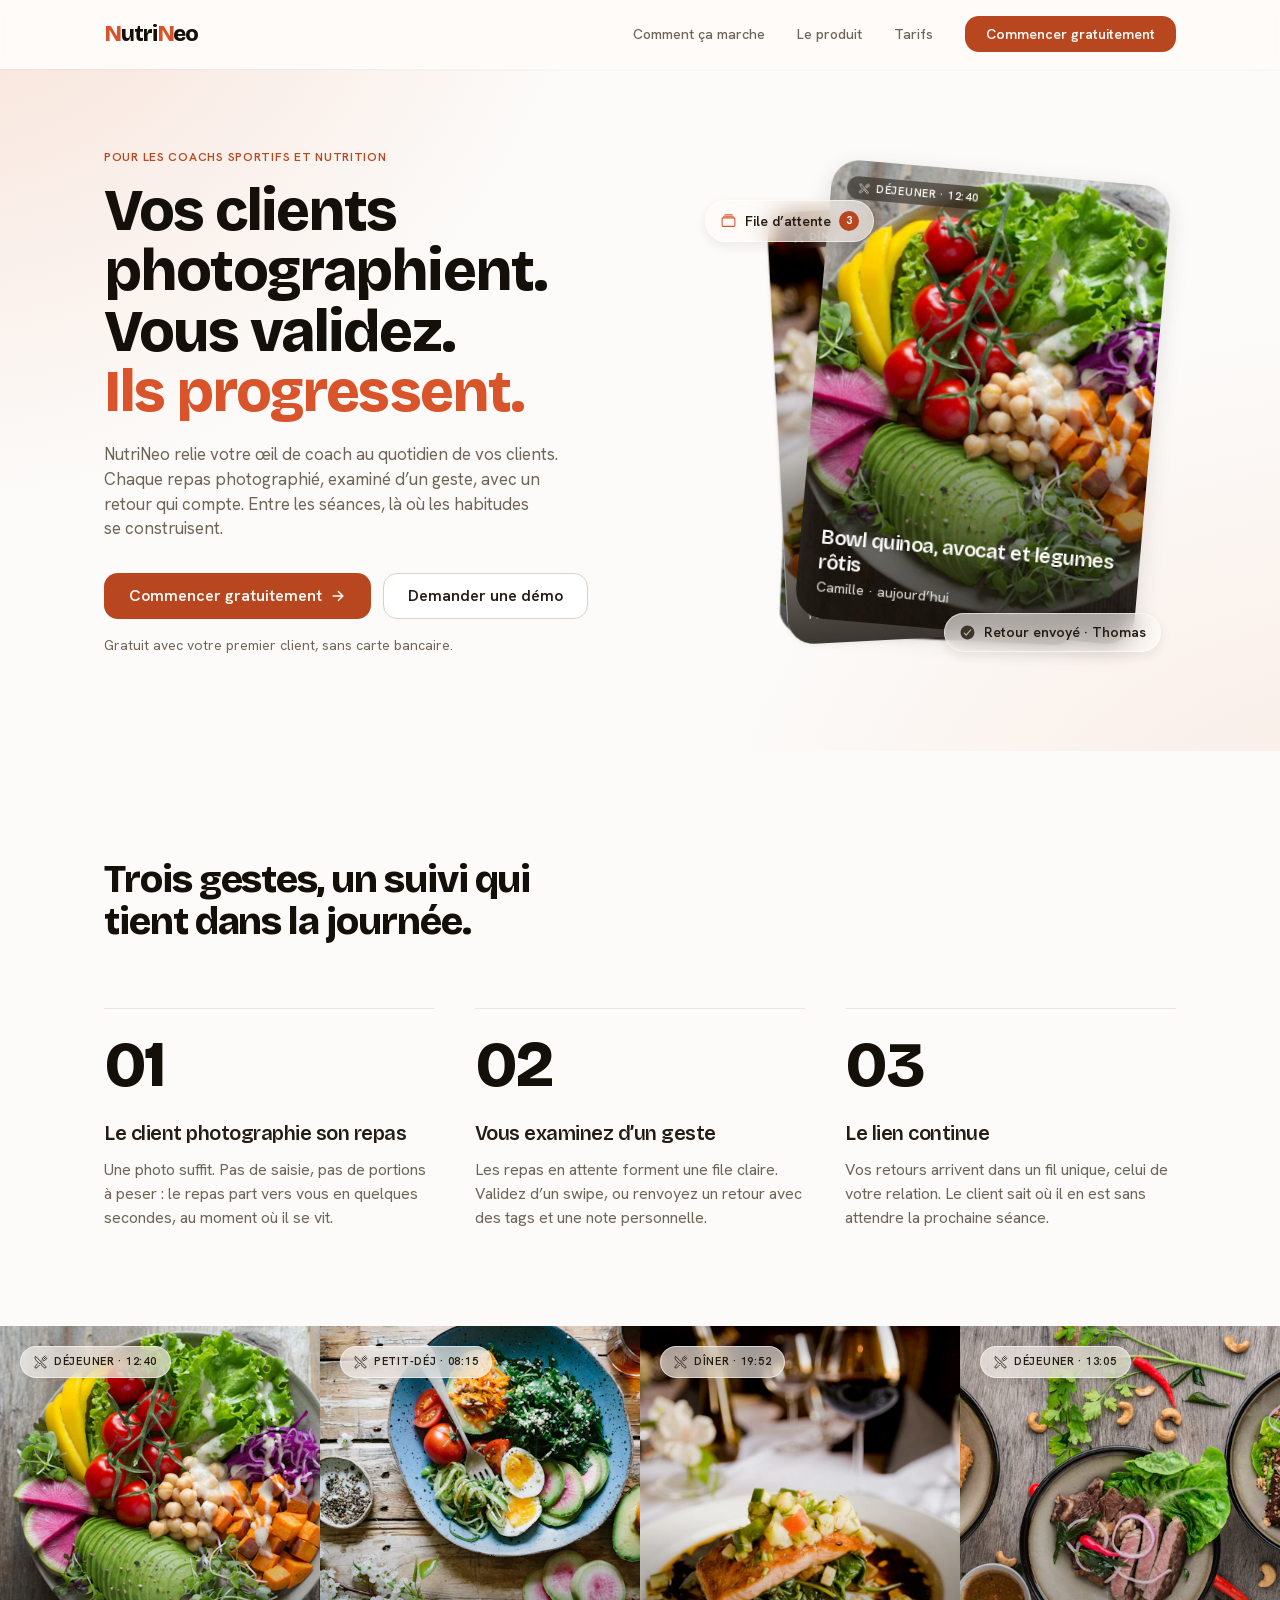
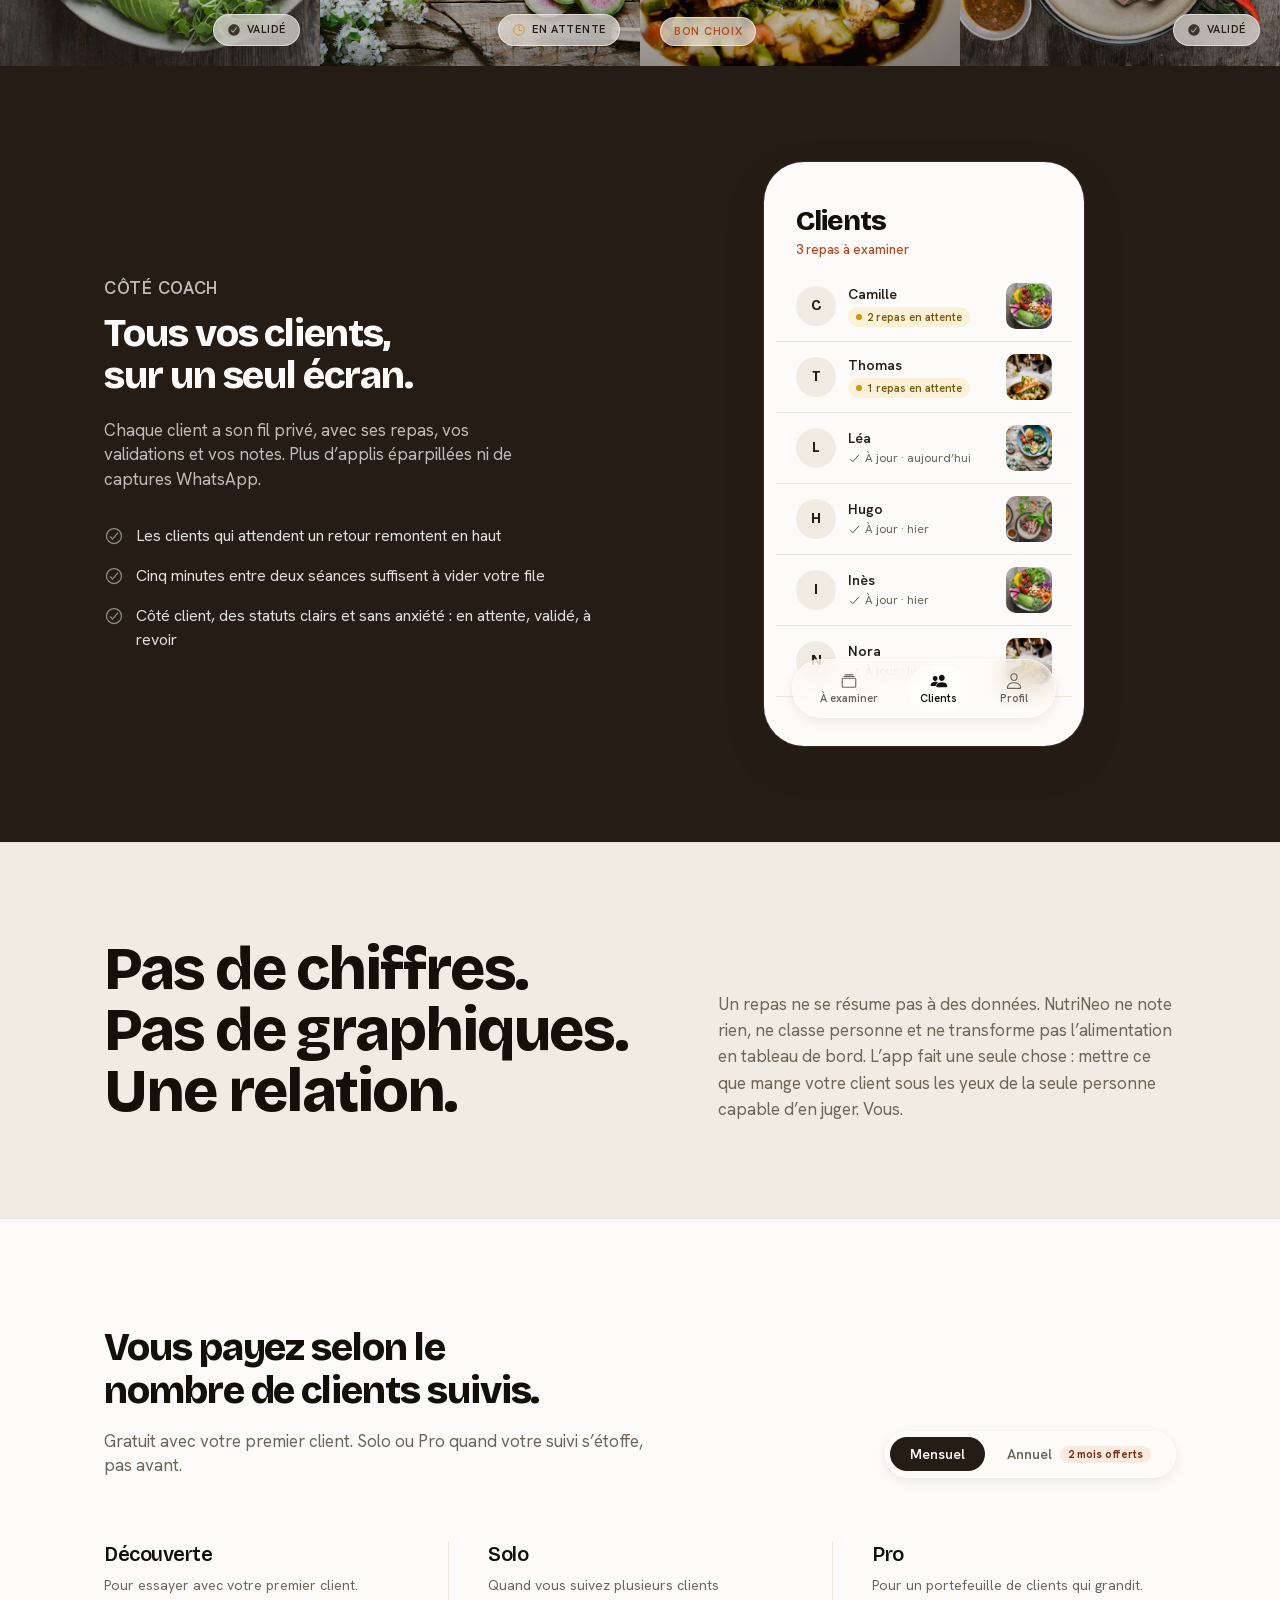
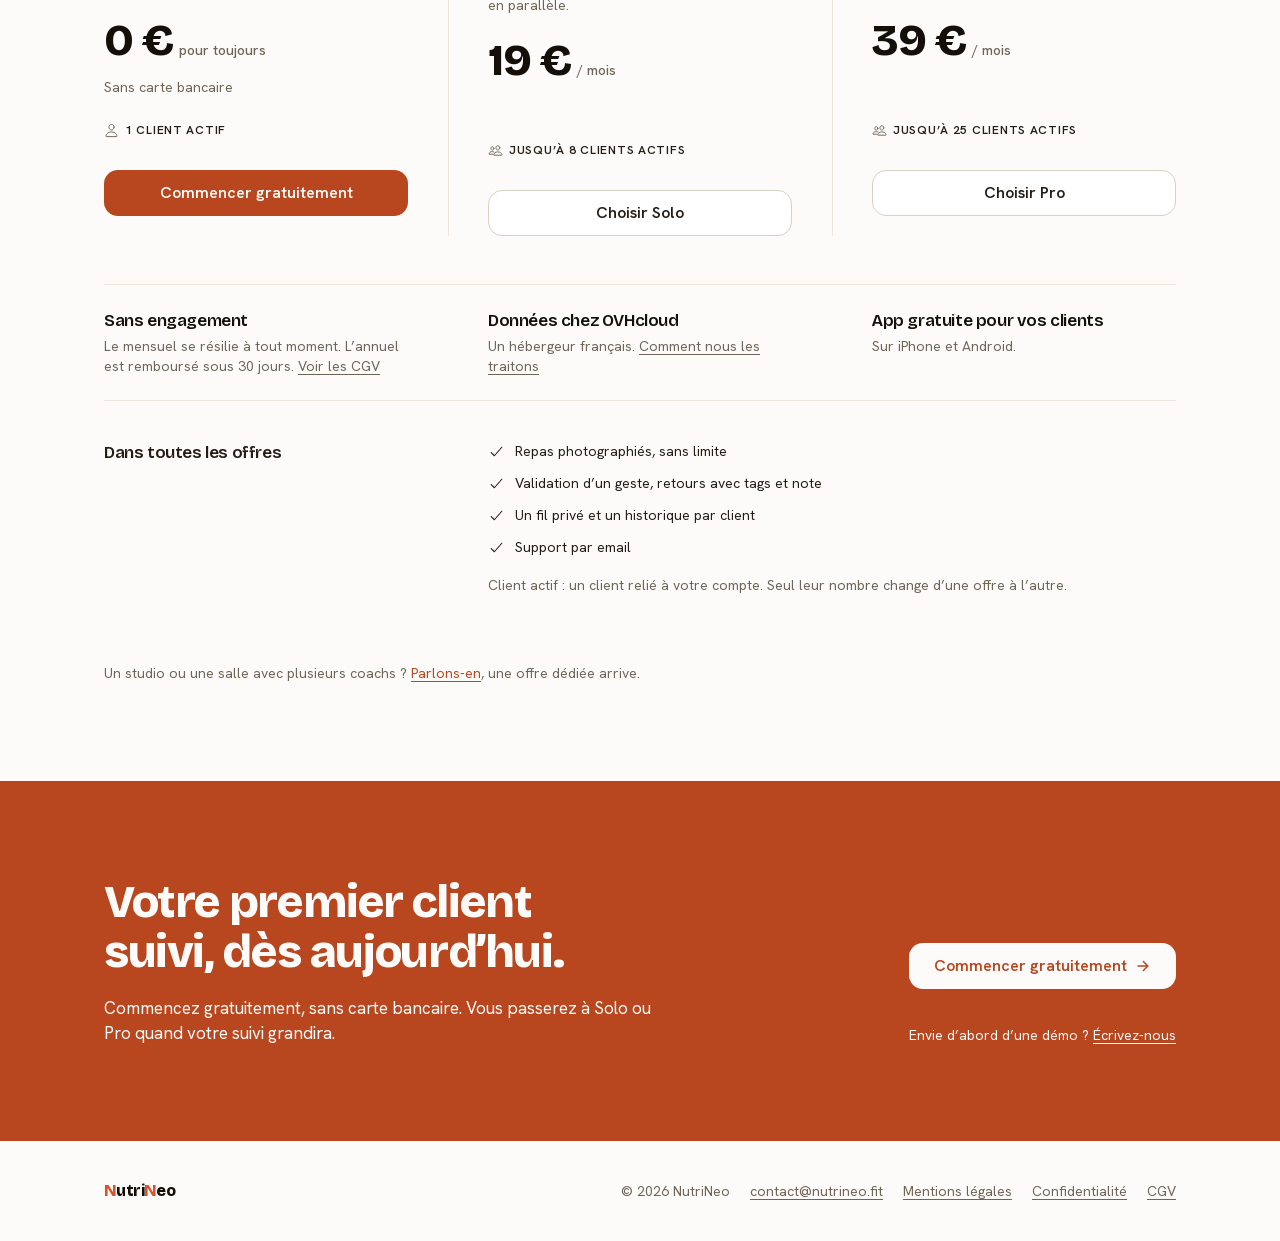
==== commit e2a596f2: "Adresse contact@nutrineo.fit, CGV, SEO et aperçu de partage - Remplace l'adresse Yahoo par contact@n" ====
--- a/index.html
+++ b/index.html
@@ -6,6 +6,22 @@
 <meta name="viewport" content="width=device-width, initial-scale=1" />
 <title>NutriNeo · Le suivi nutrition, entre vos séances</title>
 <meta name="description" content="NutriNeo relie votre œil de coach au quotidien de vos clients. Chaque repas photographié, examiné d'un geste, avec un retour qui compte." />
+<link rel="canonical" href="https://nutrineo.fit/" />
+<meta name="theme-color" content="#FCFBF9" />
+<meta property="og:type" content="website" />
+<meta property="og:locale" content="fr_FR" />
+<meta property="og:site_name" content="NutriNeo" />
+<meta property="og:url" content="https://nutrineo.fit/" />
+<meta property="og:title" content="NutriNeo · Le suivi nutrition, entre vos séances" />
+<meta property="og:description" content="Vos clients photographient. Vous validez. Ils progressent. Le suivi des repas pour les coachs sportifs et nutrition." />
+<meta property="og:image" content="https://nutrineo.fit/assets/og.jpg" />
+<meta property="og:image:width" content="1200" />
+<meta property="og:image:height" content="630" />
+<meta property="og:image:alt" content="NutriNeo : vos clients photographient, vous validez, ils progressent." />
+<meta name="twitter:card" content="summary_large_image" />
+<meta name="twitter:title" content="NutriNeo · Le suivi nutrition, entre vos séances" />
+<meta name="twitter:description" content="Vos clients photographient. Vous validez. Ils progressent." />
+<meta name="twitter:image" content="https://nutrineo.fit/assets/og.jpg" />
 <link rel="icon" type="image/png" href="assets/favicon.png" />
 <link rel="preload" href="assets/fonts/bricolage-grotesque-latin.woff2" as="font" type="font/woff2" crossorigin />
 <link rel="preload" href="assets/fonts/hanken-grotesk-latin.woff2" as="font" type="font/woff2" crossorigin />
@@ -568,25 +584,37 @@
     color: var(--text-primary);
   }
   .plan-cap .icon { font-size: 15px; color: var(--text-secondary); }
+  .guarantees {
+    list-style: none; margin: var(--space-12) 0 0; padding: var(--space-6) 0;
+    border-top: 1px solid var(--border-default); border-bottom: 1px solid var(--border-default);
+    display: grid; grid-template-columns: repeat(3, 1fr); gap: var(--space-6) var(--space-20);
+  }
+  .guarantees strong {
+    display: block;
+    font: var(--weight-semibold) var(--text-h4)/var(--leading-h4) var(--font-display);
+    letter-spacing: var(--tracking-h4);
+    color: var(--text-strong);
+  }
+  .guarantees span { display: block; margin-top: var(--space-1); font-size: var(--text-small); line-height: var(--leading-small); color: var(--text-secondary); }
   .plans-shared {
-    margin-top: var(--space-16); padding-top: var(--space-8);
-    border-top: 1px solid var(--border-default);
-    display: grid; grid-template-columns: 240px 1fr; gap: var(--space-4) var(--space-10);
-  }
+    margin-top: var(--space-10);
+    display: grid; grid-template-columns: repeat(3, 1fr); gap: var(--space-4) var(--space-20);
+  }
+  .plans-shared ul, .plans-shared p { grid-column: 2 / span 2; }
   .plans-shared h3 {
     font: var(--weight-semibold) var(--text-h4)/var(--leading-h4) var(--font-display);
     letter-spacing: var(--tracking-h4);
   }
   .plans-shared ul {
     list-style: none; margin: 0; padding: 0;
-    display: grid; grid-template-columns: repeat(2, 1fr); gap: var(--space-3) var(--space-8);
+    display: grid; gap: var(--space-3);
   }
   .plans-shared li { display: flex; gap: 10px; font-size: var(--text-small); line-height: var(--leading-small); }
   .plans-shared li .icon { font-size: 17px; color: var(--text-primary); flex-shrink: 0; margin-top: 2px; }
-  .plans-shared p { grid-column: 2; font-size: var(--text-small); color: var(--text-secondary); }
+  .plans-shared p { font-size: var(--text-small); color: var(--text-secondary); }
   @media (max-width: 880px) {
-    .plans-shared, .plans-shared ul { grid-template-columns: 1fr; }
-    .plans-shared p { grid-column: 1; }
+    .plans-shared, .guarantees { grid-template-columns: 1fr; }
+    .plans-shared ul, .plans-shared p { grid-column: 1; }
   }
   .plan .btn { margin-top: var(--space-8); justify-content: center; }
   .pricing-footnote {
@@ -686,7 +714,7 @@
       <p class="lede">NutriNeo relie votre œil de coach au quotidien de vos clients. Chaque repas photographié, examiné d’un geste, avec un retour qui compte. Entre les séances, là où les habitudes se construisent.</p>
       <div class="hero-ctas">
         <a href="#tarifs" class="btn btn-primary">Commencer gratuitement<svg class="icon" aria-hidden="true"><use href="#i-arrow-forward"/></svg></a>
-        <a href="mailto:ramedjahed@yahoo.com?subject=Demande%20de%20d%C3%A9mo%20NutriNeo&body=Bonjour%2C%0A%0AJe%20suis%20coach%20et%20j%27aimerais%20voir%20une%20d%C3%A9mo%20de%20NutriNeo.%0A%0A" class="btn btn-ghost">Demander une démo</a>
+        <a href="mailto:contact@nutrineo.fit?subject=Demande%20de%20d%C3%A9mo%20NutriNeo&body=Bonjour%2C%0A%0AJe%20suis%20coach%20et%20j%27aimerais%20voir%20une%20d%C3%A9mo%20de%20NutriNeo.%0A%0A" class="btn btn-ghost">Demander une démo</a>
       </div>
       <p class="hero-note">Gratuit avec votre premier client, sans carte bancaire.</p>
     </div>
@@ -845,7 +873,7 @@
           <div class="price-row is-shown"><span class="price-amount">0 €</span><span class="price-suffix">pour toujours</span><small class="price-note">Sans carte bancaire</small></div>
         </div>
         <span class="plan-cap"><svg class="icon" aria-hidden="true"><use href="#i-person-outline"/></svg>1 client actif</span>
-        <a class="btn btn-primary" href="mailto:ramedjahed@yahoo.com?subject=NutriNeo%20%C2%B7%20Offre%20D%C3%A9couverte&body=Bonjour%2C%0A%0AJe%20suis%20coach%20et%20j%27aimerais%20d%C3%A9marrer%20avec%20l%27offre%20D%C3%A9couverte.%0A%0A">Commencer gratuitement</a>
+        <a class="btn btn-primary" href="mailto:contact@nutrineo.fit?subject=NutriNeo%20%C2%B7%20Offre%20D%C3%A9couverte&body=Bonjour%2C%0A%0AJe%20suis%20coach%20et%20j%27aimerais%20d%C3%A9marrer%20avec%20l%27offre%20D%C3%A9couverte.%0A%0A">Commencer gratuitement</a>
       </div>
 
       <div class="plan reveal">
@@ -856,7 +884,7 @@
           <div class="price-row is-annual"><span class="price-amount">15,83 €</span><span class="price-suffix">/ mois</span><small class="price-note">Soit 190 € facturés une fois par an</small></div>
         </div>
         <span class="plan-cap"><svg class="icon" aria-hidden="true"><use href="#i-people-outline"/></svg>Jusqu’à 8 clients actifs</span>
-        <a class="btn btn-ghost" href="mailto:ramedjahed@yahoo.com?subject=NutriNeo%20%C2%B7%20Offre%20Solo&body=Bonjour%2C%0A%0AJe%20suis%20coach%20et%20l%27offre%20Solo%20m%27int%C3%A9resse.%0A%0A">Choisir Solo</a>
+        <a class="btn btn-ghost" href="mailto:contact@nutrineo.fit?subject=NutriNeo%20%C2%B7%20Offre%20Solo&body=Bonjour%2C%0A%0AJe%20suis%20coach%20et%20l%27offre%20Solo%20m%27int%C3%A9resse.%0A%0A">Choisir Solo</a>
       </div>
 
       <div class="plan reveal">
@@ -867,9 +895,15 @@
           <div class="price-row is-annual"><span class="price-amount">32,50 €</span><span class="price-suffix">/ mois</span><small class="price-note">Soit 390 € facturés une fois par an</small></div>
         </div>
         <span class="plan-cap"><svg class="icon" aria-hidden="true"><use href="#i-people-outline"/></svg>Jusqu’à 25 clients actifs</span>
-        <a class="btn btn-ghost" href="mailto:ramedjahed@yahoo.com?subject=NutriNeo%20%C2%B7%20Offre%20Pro&body=Bonjour%2C%0A%0AJe%20suis%20coach%20et%20l%27offre%20Pro%20m%27int%C3%A9resse.%0A%0A">Choisir Pro</a>
+        <a class="btn btn-ghost" href="mailto:contact@nutrineo.fit?subject=NutriNeo%20%C2%B7%20Offre%20Pro&body=Bonjour%2C%0A%0AJe%20suis%20coach%20et%20l%27offre%20Pro%20m%27int%C3%A9resse.%0A%0A">Choisir Pro</a>
       </div>
     </div>
+
+    <ul class="guarantees reveal" aria-label="Nos engagements">
+      <li><strong>Sans engagement</strong><span>Le mensuel se résilie à tout moment. L’annuel est remboursé sous 30 jours. <a href="/cgv/">Voir les CGV</a></span></li>
+      <li><strong>Données chez OVHcloud</strong><span>Un hébergeur français. <a href="/confidentialite/">Comment nous les traitons</a></span></li>
+      <li><strong>App gratuite pour vos clients</strong><span>Sur iPhone et Android.</span></li>
+    </ul>
 
     <div class="plans-shared reveal">
       <h3>Dans toutes les offres</h3>
@@ -877,15 +911,12 @@
         <li><svg class="icon" aria-hidden="true"><use href="#i-checkmark"/></svg>Repas photographiés, sans limite</li>
         <li><svg class="icon" aria-hidden="true"><use href="#i-checkmark"/></svg>Validation d’un geste, retours avec tags et note</li>
         <li><svg class="icon" aria-hidden="true"><use href="#i-checkmark"/></svg>Un fil privé et un historique par client</li>
-        <li><svg class="icon" aria-hidden="true"><use href="#i-checkmark"/></svg>L’app gratuite pour vos clients, sur iPhone et Android</li>
         <li><svg class="icon" aria-hidden="true"><use href="#i-checkmark"/></svg>Support par email</li>
       </ul>
-      <p>Un client actif, c’est un client relié à votre compte. Seul leur nombre change d’une offre à l’autre.</p>
-      <p>Sans engagement : l’offre mensuelle se résilie à tout moment. L’annuel est remboursé en totalité si vous l’annulez dans les 30 jours.</p>
-      <p>Vos données et les photos de vos clients sont hébergées chez OVHcloud, un hébergeur français. <a href="/confidentialite/">Comment nous les traitons</a></p>
-    </div>
-
-    <p class="pricing-footnote reveal">Un studio ou une salle avec plusieurs coachs ? <a href="mailto:ramedjahed@yahoo.com?subject=NutriNeo%20%C2%B7%20Studio%20%2F%20Salle">Parlons-en</a>, une offre dédiée arrive.</p>
+      <p>Client actif : un client relié à votre compte. Seul leur nombre change d’une offre à l’autre.</p>
+    </div>
+
+    <p class="pricing-footnote reveal">Un studio ou une salle avec plusieurs coachs ? <a href="mailto:contact@nutrineo.fit?subject=NutriNeo%20%C2%B7%20Studio%20%2F%20Salle">Parlons-en</a>, une offre dédiée arrive.</p>
   </div>
 </section>
 
@@ -897,10 +928,10 @@
       <p>Commencez gratuitement, sans carte bancaire. Vous passerez à Solo ou Pro quand votre suivi grandira.</p>
     </div>
     <div class="cta-actions">
-      <a class="btn btn-inverse" href="mailto:ramedjahed@yahoo.com?subject=NutriNeo%20%C2%B7%20Offre%20D%C3%A9couverte&body=Bonjour%2C%0A%0AJe%20suis%20coach%20et%20j%27aimerais%20d%C3%A9marrer%20avec%20l%27offre%20D%C3%A9couverte.%0A%0A">
+      <a class="btn btn-inverse" href="mailto:contact@nutrineo.fit?subject=NutriNeo%20%C2%B7%20Offre%20D%C3%A9couverte&body=Bonjour%2C%0A%0AJe%20suis%20coach%20et%20j%27aimerais%20d%C3%A9marrer%20avec%20l%27offre%20D%C3%A9couverte.%0A%0A">
         Commencer gratuitement<svg class="icon" aria-hidden="true"><use href="#i-arrow-forward"/></svg>
       </a>
-      <p class="cta-sub">Envie d’abord d’une démo ? <a href="mailto:ramedjahed@yahoo.com?subject=Demande%20de%20d%C3%A9mo%20NutriNeo&body=Bonjour%2C%0A%0AJe%20suis%20coach%20et%20j%27aimerais%20voir%20une%20d%C3%A9mo%20de%20NutriNeo.%0A%0A">Écrivez-nous</a></p>
+      <p class="cta-sub">Envie d’abord d’une démo ? <a href="mailto:contact@nutrineo.fit?subject=Demande%20de%20d%C3%A9mo%20NutriNeo&body=Bonjour%2C%0A%0AJe%20suis%20coach%20et%20j%27aimerais%20voir%20une%20d%C3%A9mo%20de%20NutriNeo.%0A%0A">Écrivez-nous</a></p>
     </div>
   </div>
 </section>
@@ -911,7 +942,7 @@
 <footer>
   <div class="container footer-inner">
     <a class="wordmark" href="#" aria-label="NutriNeo, retour en haut"><em>N</em>utri<em>N</em>eo</a>
-    <p class="footer-links"><span>© 2026 NutriNeo</span><a href="mailto:ramedjahed@yahoo.com">ramedjahed@yahoo.com</a><a href="/mentions-legales/">Mentions légales</a><a href="/confidentialite/">Confidentialité</a></p>
+    <p class="footer-links"><span>© 2026 NutriNeo</span><a href="mailto:contact@nutrineo.fit">contact@nutrineo.fit</a><a href="/mentions-legales/">Mentions légales</a><a href="/confidentialite/">Confidentialité</a><a href="/cgv/">CGV</a></p>
   </div>
 </footer>
 
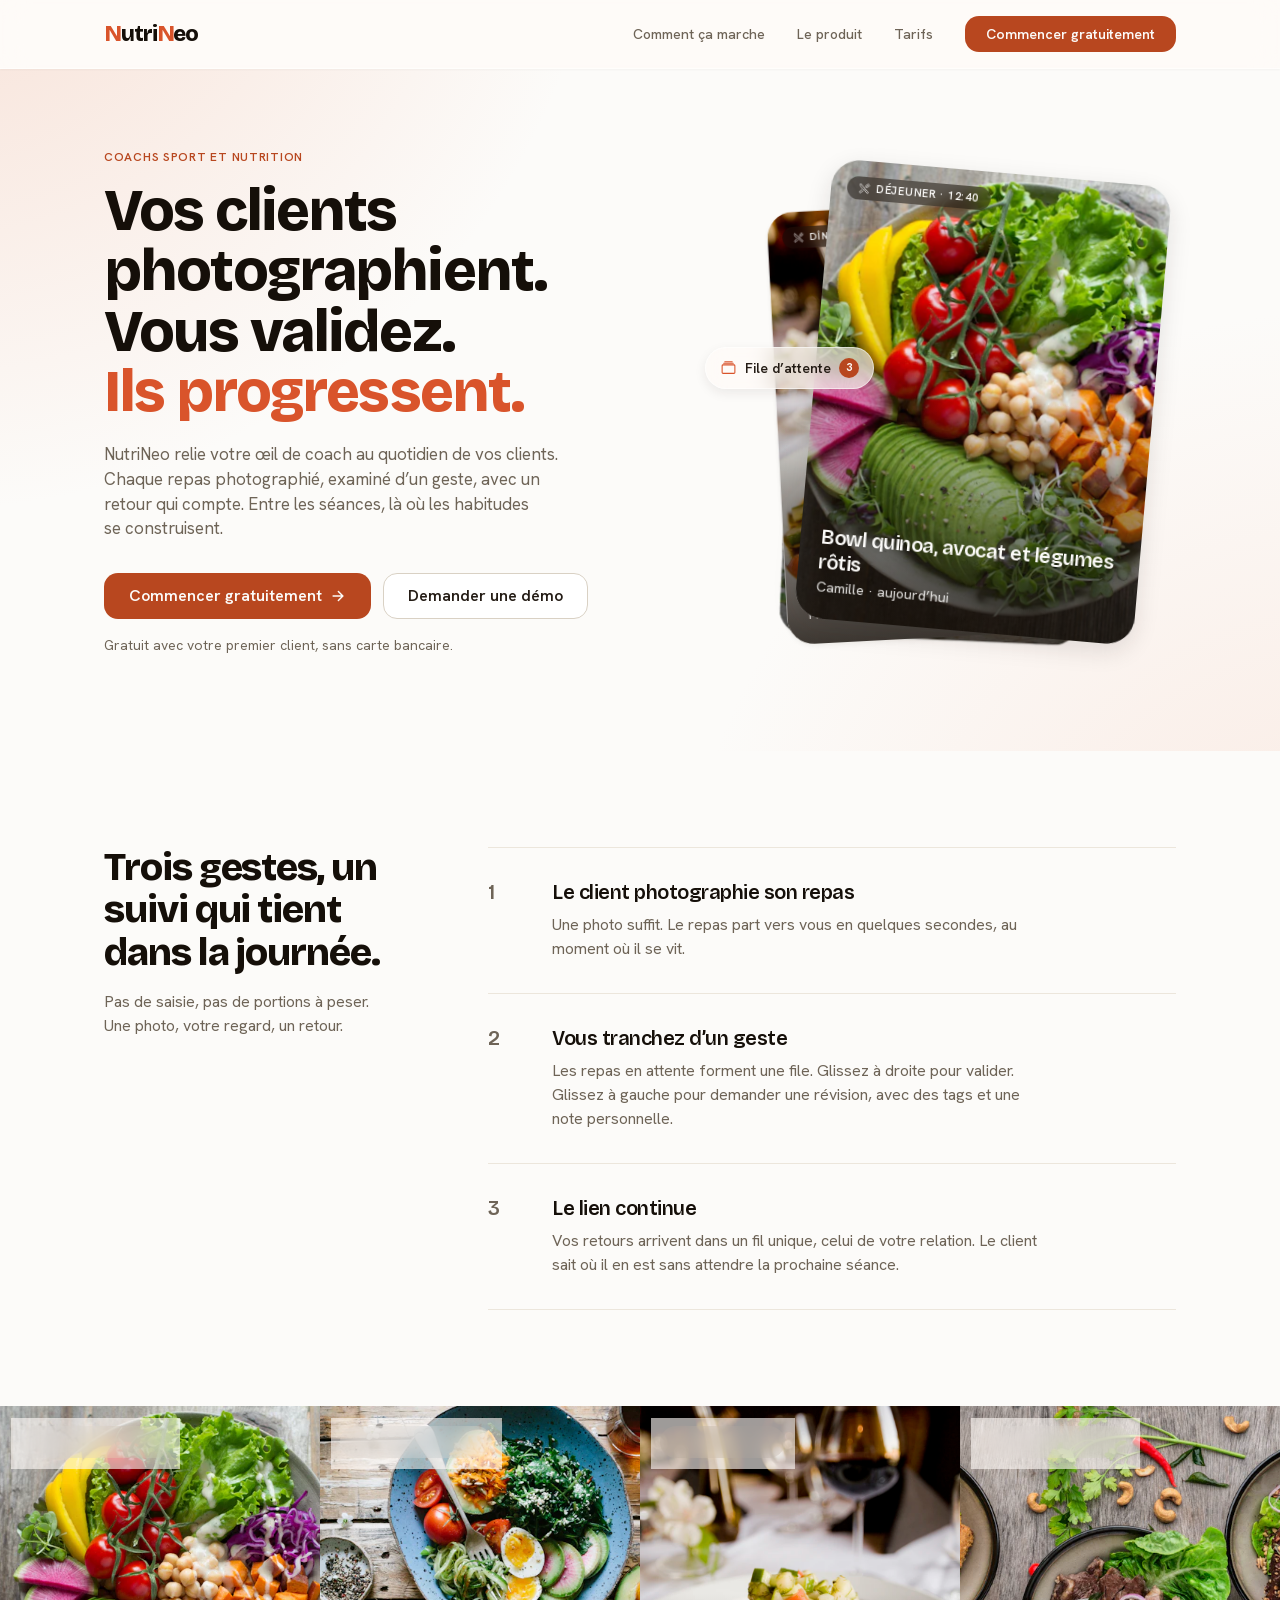
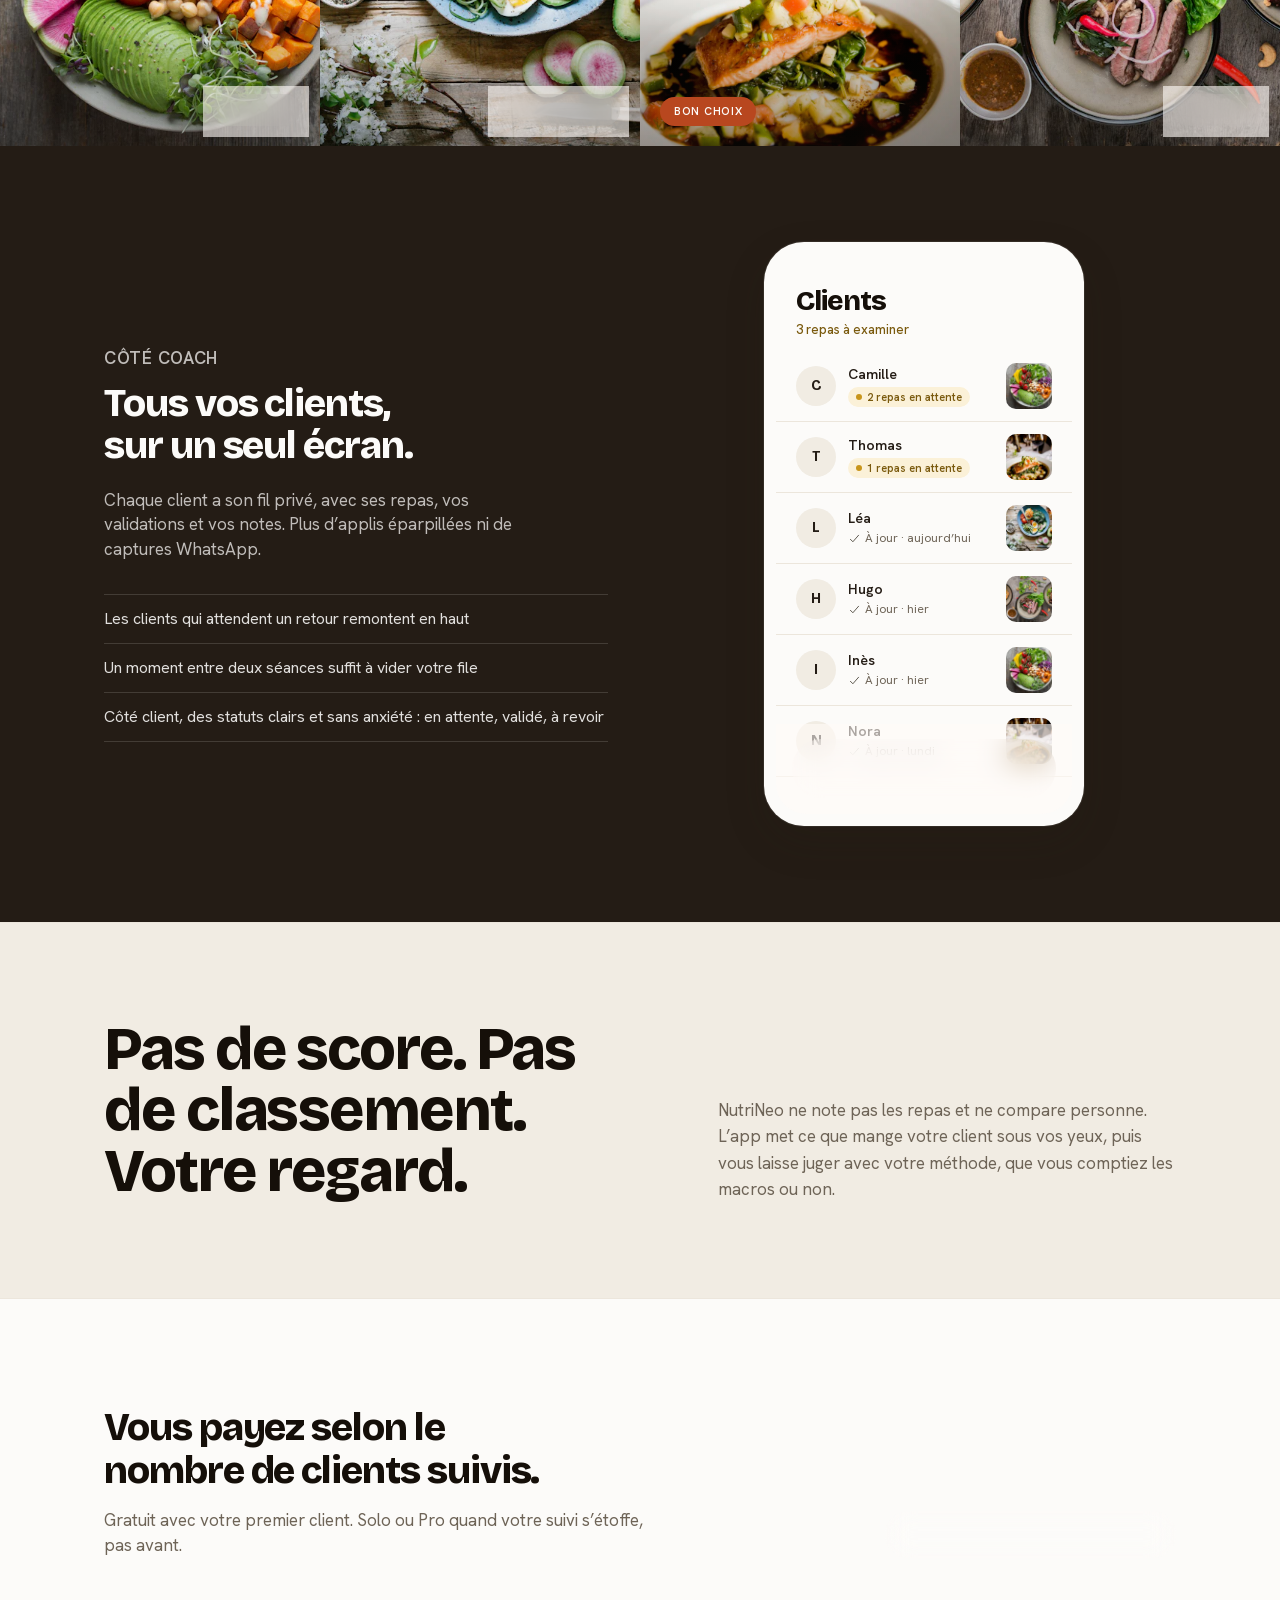
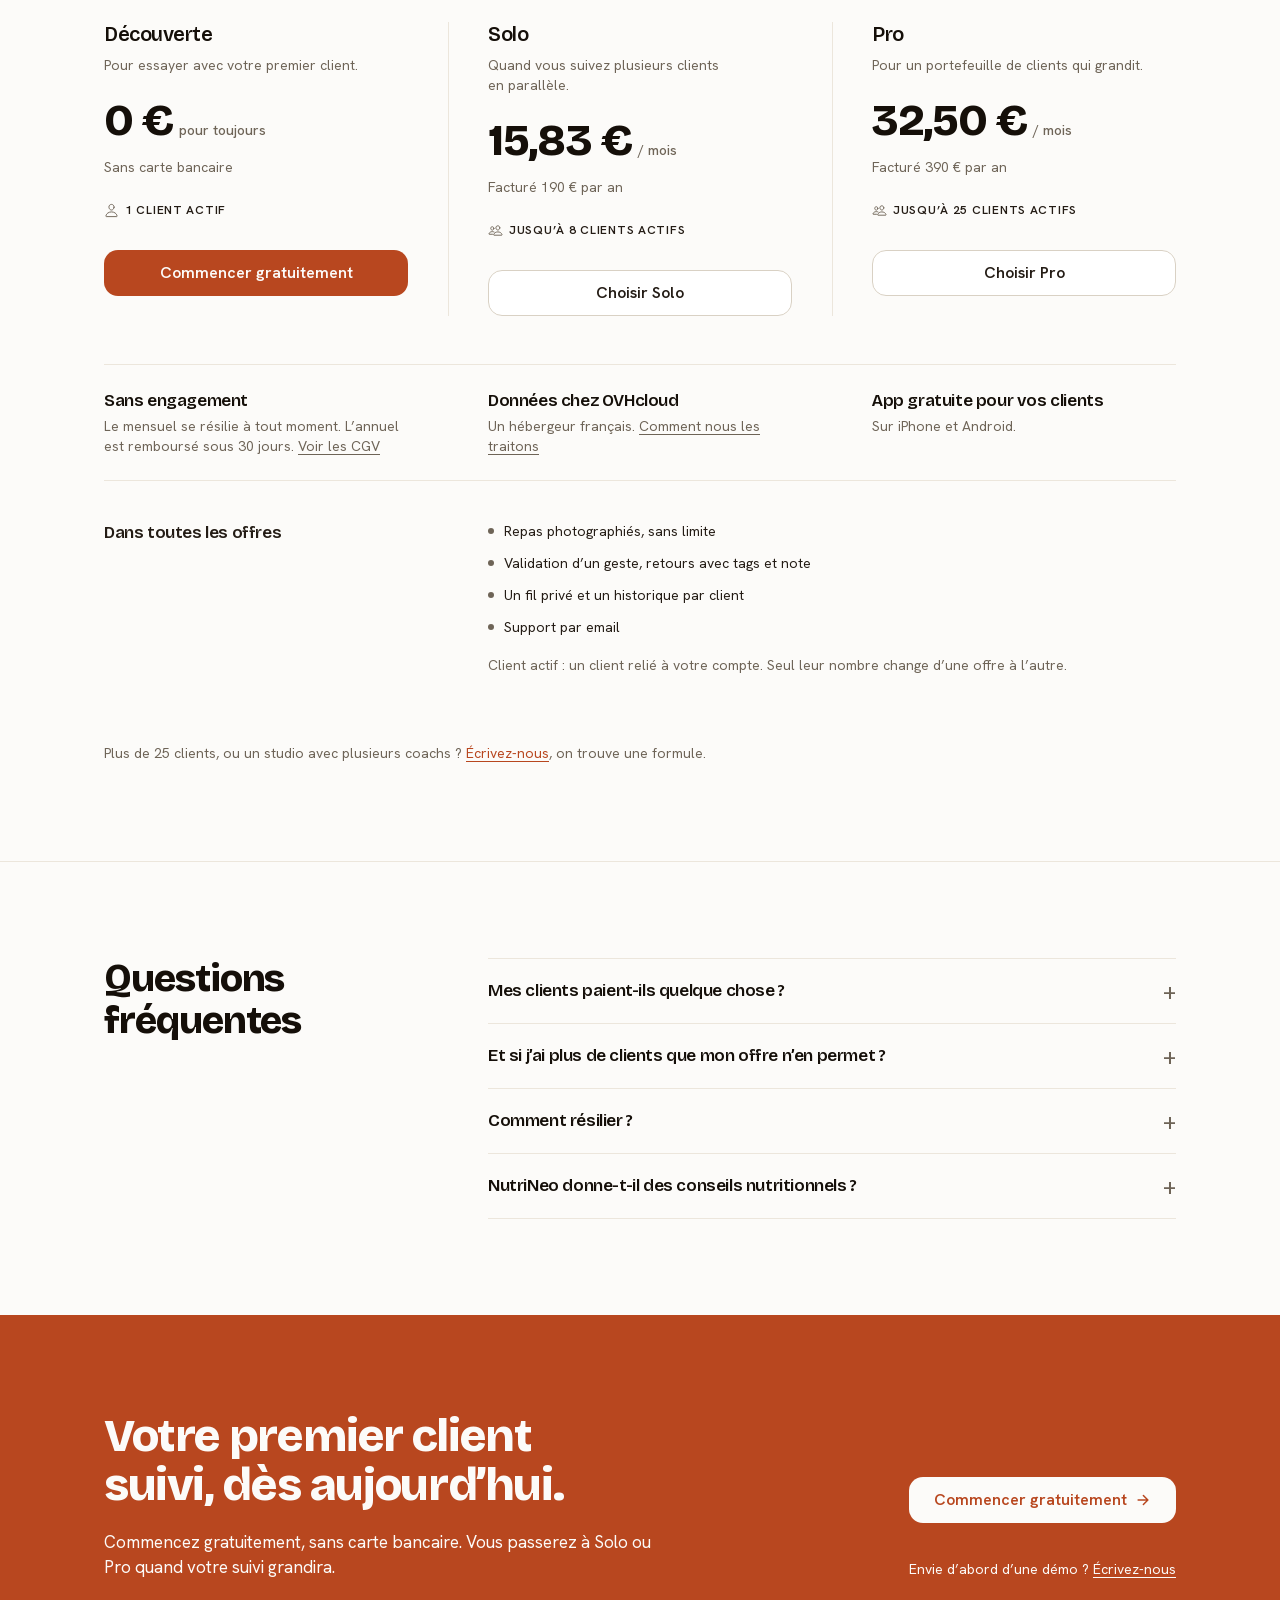
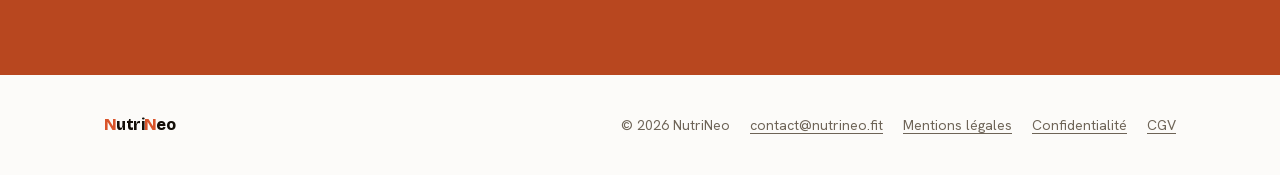
==== commit b1a8396e: "Clarifie la landing, refait Comment ça marche, ajoute une FAQ - Un seul sens pour Commencer gratuite" ====
--- a/index.html
+++ b/index.html
@@ -258,10 +258,13 @@
     background: var(--color-primary); color: var(--color-ink-inverse);
     font: var(--weight-bold) 11px/1 var(--font-sans);
   }
-  .chip-queue { top: 6%; left: -18%; animation: chipFloat 7s ease-in-out infinite alternate; }
+  .chip-queue { top: 38%; left: -18%; animation: chipFloat 7s ease-in-out infinite alternate; }
   .chip-queue .icon { color: var(--terracotta-800); }
   .chip-sent { bottom: -20px; right: -16%; animation: chipFloat 8s ease-in-out 1.2s infinite alternate-reverse; }
   .chip-sent .icon { color: var(--status-valide); }
+  /* nothing validated yet: the "sent" chip waits for the first swipe */
+  .chip-sent { transition: opacity 300ms ease-out; }
+  .deck-zone.is-fresh .chip-sent { opacity: 0; }
   @keyframes chipFloat {
     from { transform: translateY(-4px); }
     to   { transform: translateY(6px); }
@@ -328,6 +331,18 @@
     .deck { height: 400px; }
     .deck-zone { max-width: 300px; }
   }
+  /* Phone: show the swipe right under the headline, the nav keeps the CTA in reach */
+  @media (max-width: 720px) {
+    .hero-inner { gap: 0; padding-block: var(--space-10) var(--space-16); }
+    .hero-copy { display: contents; }
+    .hero .eyebrow { order: 1; }
+    .hero h1 { order: 2; }
+    .deck-zone { order: 3; margin-top: var(--space-10); max-width: 280px; }
+    .deck { height: 360px; }
+    .hero .lede { order: 4; margin-top: var(--space-12); }
+    .hero-ctas { order: 5; }
+    .hero-note { order: 6; }
+  }
 
   /* ── Sections ─────────────────────────────────────────── */
   section { padding: var(--space-24) 0; }
@@ -345,24 +360,38 @@
   }
 
   /* ── How it works ─────────────────────────────────────── */
-  .steps { display: grid; grid-template-columns: repeat(3, 1fr); gap: var(--space-10); }
-  .step {
-    border-top: 1px solid var(--border-default);
-    padding-top: var(--space-6);
-  }
-  .step .num {
-    display: block;
-    font: var(--weight-extrabold) 64px/1 var(--font-display);
-    letter-spacing: -0.04em;
-    color: var(--text-strong);
-  }
-  .step h3 {
+  .how { display: grid; grid-template-columns: repeat(3, 1fr); column-gap: var(--space-20); align-items: start; }
+  .how-head { position: sticky; top: 104px; }
+  .how-head h2 {
+    font: var(--weight-extrabold) clamp(28px, 3.4vw, 38px)/1.12 var(--font-display);
+    letter-spacing: -0.028em; color: var(--text-strong);
+  }
+  .how-head p { margin-top: var(--space-4); color: var(--text-secondary); max-width: 32ch; }
+  .how-steps { grid-column: 2 / span 2; list-style: none; margin: 0; padding: 0; counter-reset: how; }
+  .how-step {
+    counter-increment: how;
+    display: grid; grid-template-columns: 48px 1fr; column-gap: var(--space-4);
+    padding: var(--space-8) 0; border-top: 1px solid var(--border-default);
+  }
+  .how-step:last-child { border-bottom: 1px solid var(--border-default); }
+  .how-step::before {
+    content: counter(how);
+    grid-row: 1 / span 3;
     font: var(--weight-semibold) var(--text-h3)/var(--leading-h3) var(--font-display);
-    letter-spacing: var(--tracking-h3);
-    margin-top: var(--space-6);
-  }
-  .step p { margin-top: var(--space-3); color: var(--text-secondary); }
-  @media (max-width: 880px) { .steps { grid-template-columns: 1fr; } }
+    color: var(--text-secondary);
+  }
+  .how-step > * { grid-column: 2; }
+  .how-step h3 {
+    font: var(--weight-semibold) var(--text-h3)/var(--leading-h3) var(--font-display);
+    letter-spacing: var(--tracking-h3); color: var(--text-strong);
+  }
+  .how-step p { margin-top: var(--space-2); color: var(--text-secondary); max-width: 56ch; }
+  @media (max-width: 880px) {
+    .how { grid-template-columns: 1fr; row-gap: var(--space-10); }
+    .how-head { position: static; }
+    .how-steps { grid-column: 1; }
+    .how-step { grid-template-columns: 32px minmax(0, 1fr); }
+  }
 
   /* ── Photo band · full-bleed strip, glass pills over it ── */
   .photo-band { padding: 0; position: relative; }
@@ -398,7 +427,7 @@
   .band-pill.p-status { bottom: var(--space-5); right: var(--space-5); }
   .band-pill.p-status.ok .icon { color: var(--status-valide); }
   .band-pill.p-status.wait .icon { color: var(--accent-amber); }
-  .band-pill.p-tag { bottom: var(--space-5); left: var(--space-5); color: var(--terracotta-700); }
+  .band-pill.p-tag { bottom: var(--space-5); left: var(--space-5); background: var(--terracotta-700); border-color: transparent; color: var(--color-primary-contrast); backdrop-filter: none; -webkit-backdrop-filter: none; }
   @media (max-width: 880px) {
     .band-track { grid-template-columns: repeat(2, 1fr); grid-template-rows: repeat(2, 1fr); height: 480px; }
     .band-cell:nth-child(n+5) { display: none; }
@@ -427,9 +456,8 @@
     font-size: var(--text-h4); line-height: 1.45;
     max-width: 44ch;
   }
-  .dark-points { margin-top: var(--space-8); display: grid; gap: var(--space-4); }
-  .dark-point { display: flex; gap: var(--space-3); align-items: flex-start; color: rgba(252, 251, 249, .88); }
-  .dark-point .icon { font-size: 20px; color: rgba(252, 251, 249, .5); flex-shrink: 0; margin-top: 2px; }
+  .dark-points { margin-top: var(--space-8); border-bottom: 1px solid rgba(252, 251, 249, .14); }
+  .dark-point { padding: var(--space-3) 0; border-top: 1px solid rgba(252, 251, 249, .14); color: rgba(252, 251, 249, .88); }
 
   /* Phone mockup · the coach's "Clients" tab (CoachHistoryScreen + ConversationRow) */
   .phone {
@@ -453,7 +481,7 @@
     letter-spacing: -0.03em;
     color: var(--text-strong);
   }
-  .list-head span { display: block; margin-top: var(--space-1); font: var(--weight-medium) 13px/1.4 var(--font-sans); color: var(--terracotta-700); }
+  .list-head span { display: block; margin-top: var(--space-1); font: var(--weight-medium) 13px/1.4 var(--font-sans); color: var(--status-pending-fg); }
   .client-row {
     display: flex; align-items: center; gap: var(--space-3);
     padding: var(--space-3) var(--space-5);
@@ -513,7 +541,7 @@
   }
   @media (max-width: 880px) {
     .dark-inner { grid-template-columns: 1fr; gap: var(--space-12); }
-    .phone { width: 304px; }
+    .phone { width: min(304px, 100%); }
   }
 
   /* ── Tarifs · editorial columns, hairline rules ───────── */
@@ -609,8 +637,8 @@
     list-style: none; margin: 0; padding: 0;
     display: grid; gap: var(--space-3);
   }
-  .plans-shared li { display: flex; gap: 10px; font-size: var(--text-small); line-height: var(--leading-small); }
-  .plans-shared li .icon { font-size: 17px; color: var(--text-primary); flex-shrink: 0; margin-top: 2px; }
+  .plans-shared li { position: relative; padding-left: var(--space-4); font-size: var(--text-small); line-height: var(--leading-small); }
+  .plans-shared li::before { content: ''; position: absolute; left: 0; top: 7px; width: 6px; height: 6px; border-radius: var(--radius-full); background: var(--text-secondary); }
   .plans-shared p { font-size: var(--text-small); color: var(--text-secondary); }
   @media (max-width: 880px) {
     .plans-shared, .guarantees { grid-template-columns: 1fr; }
@@ -630,6 +658,33 @@
   }
 
   /* ── Manifesto / quote · oat inset ─────────────────────── */
+  .faq { border-top: 1px solid var(--border-default); }
+  .faq-inner { display: grid; grid-template-columns: repeat(3, 1fr); column-gap: var(--space-20); }
+  .faq h2 {
+    margin: 0;
+    font: var(--weight-extrabold) clamp(28px, 3.4vw, 38px)/1.12 var(--font-display);
+    letter-spacing: -0.028em; color: var(--text-strong);
+  }
+  .faq-list { grid-column: 2 / span 2; border-top: 1px solid var(--border-default); }
+  .faq details { border-bottom: 1px solid var(--border-default); }
+  .faq summary {
+    display: flex; justify-content: space-between; align-items: center; gap: var(--space-4);
+    padding: var(--space-5) 0; cursor: pointer; list-style: none;
+    font: var(--weight-semibold) var(--text-h4)/var(--leading-h4) var(--font-display);
+    letter-spacing: var(--tracking-h4); color: var(--text-strong);
+  }
+  .faq summary::-webkit-details-marker { display: none; }
+  .faq summary::after {
+    content: "+"; flex-shrink: 0; font: var(--weight-regular) 24px/1 var(--font-sans);
+    color: var(--text-secondary); transition: transform 200ms ease;
+  }
+  .faq details[open] summary::after { transform: rotate(45deg); }
+  .faq details p { margin: 0; padding-bottom: var(--space-6); max-width: 60ch; color: var(--text-secondary); }
+  .faq details a { color: var(--text-brand); }
+  @media (max-width: 880px) {
+    .faq-inner { grid-template-columns: 1fr; row-gap: var(--space-8); }
+    .faq-list { grid-column: 1; }
+  }
   .manifesto { background: var(--surface-subtle); border-top: 1px solid var(--border-default); border-bottom: 1px solid var(--border-default); }
   .manifesto-inner {
     display: grid; grid-template-columns: 1.2fr 1fr;
@@ -699,7 +754,7 @@
       <a href="#comment">Comment ça marche</a>
       <a href="#produit">Le produit</a>
       <a href="#tarifs">Tarifs</a>
-      <a href="#tarifs" class="btn btn-primary">Commencer gratuitement</a>
+      <a href="mailto:contact@nutrineo.fit?subject=NutriNeo%20%C2%B7%20Offre%20D%C3%A9couverte&body=Bonjour%2C%0A%0AJe%20suis%20coach%20et%20j%27aimerais%20d%C3%A9marrer%20avec%20l%27offre%20D%C3%A9couverte.%0A%0A" class="btn btn-primary">Commencer gratuitement</a>
     </div>
   </div>
 </nav>
@@ -708,12 +763,12 @@
 <main id="contenu">
 <header class="hero">
   <div class="container hero-inner">
-    <div>
-      <p class="eyebrow">Pour les coachs sportifs et nutrition</p>
+    <div class="hero-copy">
+      <p class="eyebrow">Coachs sport et nutrition</p>
       <h1>Vos clients photographient. Vous validez. <em>Ils progressent.</em></h1>
       <p class="lede">NutriNeo relie votre œil de coach au quotidien de vos clients. Chaque repas photographié, examiné d’un geste, avec un retour qui compte. Entre les séances, là où les habitudes se construisent.</p>
       <div class="hero-ctas">
-        <a href="#tarifs" class="btn btn-primary">Commencer gratuitement<svg class="icon" aria-hidden="true"><use href="#i-arrow-forward"/></svg></a>
+        <a href="mailto:contact@nutrineo.fit?subject=NutriNeo%20%C2%B7%20Offre%20D%C3%A9couverte&body=Bonjour%2C%0A%0AJe%20suis%20coach%20et%20j%27aimerais%20d%C3%A9marrer%20avec%20l%27offre%20D%C3%A9couverte.%0A%0A" class="btn btn-primary">Commencer gratuitement<svg class="icon" aria-hidden="true"><use href="#i-arrow-forward"/></svg></a>
         <a href="mailto:contact@nutrineo.fit?subject=Demande%20de%20d%C3%A9mo%20NutriNeo&body=Bonjour%2C%0A%0AJe%20suis%20coach%20et%20j%27aimerais%20voir%20une%20d%C3%A9mo%20de%20NutriNeo.%0A%0A" class="btn btn-ghost">Demander une démo</a>
       </div>
       <p class="hero-note">Gratuit avec votre premier client, sans carte bancaire.</p>
@@ -723,34 +778,32 @@
       <span class="chip chip-queue"><svg class="icon" aria-hidden="true"><use href="#i-albums-outline"/></svg>File d’attente<span class="chip-count" id="queueCount">3</span></span>
       <div class="deck" id="deck"></div>
       <span class="thumb"></span>
-      <span class="chip chip-sent"><svg class="icon" aria-hidden="true"><use href="#i-checkmark-circle"/></svg><span id="sentLabel">Retour envoyé · Thomas</span></span>
+      <span class="chip chip-sent"><svg class="icon" aria-hidden="true"><use href="#i-checkmark-circle"/></svg><span id="sentLabel">Repas validé · Hugo</span></span>
     </div>
   </div>
 </header>
 
 <!-- ══ Comment ça marche ══ -->
 <section id="comment">
-  <div class="container">
-    <div class="section-head reveal">
+  <div class="container how">
+    <div class="how-head reveal">
       <h2>Trois gestes, un suivi qui tient dans la journée.</h2>
-    </div>
-    <div class="steps">
-      <div class="step reveal">
-        <span class="num">01</span>
+      <p>Pas de saisie, pas de portions à peser. Une photo, votre regard, un retour.</p>
+    </div>
+    <ol class="how-steps">
+      <li class="how-step reveal">
         <h3>Le client photographie son repas</h3>
-        <p>Une photo suffit. Pas de saisie, pas de portions à peser : le repas part vers vous en quelques secondes, au moment où il se vit.</p>
-      </div>
-      <div class="step reveal">
-        <span class="num">02</span>
-        <h3>Vous examinez d’un geste</h3>
-        <p>Les repas en attente forment une file claire. Validez d’un swipe, ou renvoyez un retour avec des tags et une note personnelle.</p>
-      </div>
-      <div class="step reveal">
-        <span class="num">03</span>
+        <p>Une photo suffit. Le repas part vers vous en quelques secondes, au moment où il se vit.</p>
+      </li>
+      <li class="how-step reveal">
+        <h3>Vous tranchez d’un geste</h3>
+        <p>Les repas en attente forment une file. Glissez à droite pour valider. Glissez à gauche pour demander une révision, avec des tags et une note personnelle.</p>
+      </li>
+      <li class="how-step reveal">
         <h3>Le lien continue</h3>
         <p>Vos retours arrivent dans un fil unique, celui de votre relation. Le client sait où il en est sans attendre la prochaine séance.</p>
-      </div>
-    </div>
+      </li>
+    </ol>
   </div>
 </section>
 
@@ -788,9 +841,9 @@
       <h2>Tous vos clients, sur un seul écran.</h2>
       <p>Chaque client a son fil privé, avec ses repas, vos validations et vos notes. Plus d’applis éparpillées ni de captures WhatsApp.</p>
       <div class="dark-points">
-        <div class="dark-point"><svg class="icon" aria-hidden="true"><use href="#i-checkmark-circle-outline"/></svg><span>Les clients qui attendent un retour remontent en haut</span></div>
-        <div class="dark-point"><svg class="icon" aria-hidden="true"><use href="#i-checkmark-circle-outline"/></svg><span>Cinq minutes entre deux séances suffisent à vider votre file</span></div>
-        <div class="dark-point"><svg class="icon" aria-hidden="true"><use href="#i-checkmark-circle-outline"/></svg><span>Côté client, des statuts clairs et sans anxiété : en attente, validé, à revoir</span></div>
+        <div class="dark-point"><span>Les clients qui attendent un retour remontent en haut</span></div>
+        <div class="dark-point"><span>Un moment entre deux séances suffit à vider votre file</span></div>
+        <div class="dark-point"><span>Côté client, des statuts clairs et sans anxiété : en attente, validé, à revoir</span></div>
       </div>
     </div>
     <div class="reveal" aria-hidden="true">
@@ -844,8 +897,8 @@
 <!-- ══ Manifesto / voix ══ -->
 <section class="manifesto">
   <div class="container manifesto-inner reveal">
-    <h2>Pas de chiffres. Pas de graphiques. <em>Une relation.</em></h2>
-    <p class="manifesto-lede">Un repas ne se résume pas à des données. NutriNeo ne note rien, ne classe personne et ne transforme pas l’alimentation en tableau de bord. L’app fait une seule chose : mettre ce que mange votre client sous les yeux de la seule personne capable d’en juger. Vous.</p>
+    <h2>Pas de score. Pas de classement. <em>Votre regard.</em></h2>
+    <p class="manifesto-lede">NutriNeo ne note pas les repas et ne compare personne. L’app met ce que mange votre client sous vos yeux, puis vous laisse juger avec votre méthode, que vous comptiez les macros ou non.</p>
   </div>
 </section>
 
@@ -858,8 +911,8 @@
         <p>Gratuit avec votre premier client. Solo ou Pro quand votre suivi s’étoffe, pas avant.</p>
       </div>
       <div class="billing-toggle" role="group" aria-label="Cycle de facturation" id="billingToggle">
-        <button class="toggle-btn is-active" type="button" data-cycle="monthly" aria-pressed="true">Mensuel</button>
-        <button class="toggle-btn" type="button" data-cycle="annual" aria-pressed="false">Annuel<span class="save-badge">2 mois offerts</span></button>
+        <button class="toggle-btn" type="button" data-cycle="monthly" aria-pressed="false">Mensuel</button>
+        <button class="toggle-btn is-active" type="button" data-cycle="annual" aria-pressed="true">Annuel<span class="save-badge">2 mois offerts</span></button>
       </div>
     </div>
 
@@ -880,8 +933,8 @@
         <h3 class="plan-name">Solo</h3>
         <p class="plan-tagline">Quand vous suivez plusieurs clients en parallèle.</p>
         <div class="plan-price">
-          <div class="price-row is-monthly is-shown"><span class="price-amount">19 €</span><span class="price-suffix">/ mois</span></div>
-          <div class="price-row is-annual"><span class="price-amount">15,83 €</span><span class="price-suffix">/ mois</span><small class="price-note">Soit 190 € facturés une fois par an</small></div>
+          <div class="price-row is-monthly"><span class="price-amount">19 €</span><span class="price-suffix">/ mois</span></div>
+          <div class="price-row is-annual is-shown"><span class="price-amount">15,83 €</span><span class="price-suffix">/ mois</span><small class="price-note">Facturé 190 € par an</small></div>
         </div>
         <span class="plan-cap"><svg class="icon" aria-hidden="true"><use href="#i-people-outline"/></svg>Jusqu’à 8 clients actifs</span>
         <a class="btn btn-ghost" href="mailto:contact@nutrineo.fit?subject=NutriNeo%20%C2%B7%20Offre%20Solo&body=Bonjour%2C%0A%0AJe%20suis%20coach%20et%20l%27offre%20Solo%20m%27int%C3%A9resse.%0A%0A">Choisir Solo</a>
@@ -891,8 +944,8 @@
         <h3 class="plan-name">Pro</h3>
         <p class="plan-tagline">Pour un portefeuille de clients qui grandit.</p>
         <div class="plan-price">
-          <div class="price-row is-monthly is-shown"><span class="price-amount">39 €</span><span class="price-suffix">/ mois</span></div>
-          <div class="price-row is-annual"><span class="price-amount">32,50 €</span><span class="price-suffix">/ mois</span><small class="price-note">Soit 390 € facturés une fois par an</small></div>
+          <div class="price-row is-monthly"><span class="price-amount">39 €</span><span class="price-suffix">/ mois</span></div>
+          <div class="price-row is-annual is-shown"><span class="price-amount">32,50 €</span><span class="price-suffix">/ mois</span><small class="price-note">Facturé 390 € par an</small></div>
         </div>
         <span class="plan-cap"><svg class="icon" aria-hidden="true"><use href="#i-people-outline"/></svg>Jusqu’à 25 clients actifs</span>
         <a class="btn btn-ghost" href="mailto:contact@nutrineo.fit?subject=NutriNeo%20%C2%B7%20Offre%20Pro&body=Bonjour%2C%0A%0AJe%20suis%20coach%20et%20l%27offre%20Pro%20m%27int%C3%A9resse.%0A%0A">Choisir Pro</a>
@@ -908,15 +961,40 @@
     <div class="plans-shared reveal">
       <h3>Dans toutes les offres</h3>
       <ul>
-        <li><svg class="icon" aria-hidden="true"><use href="#i-checkmark"/></svg>Repas photographiés, sans limite</li>
-        <li><svg class="icon" aria-hidden="true"><use href="#i-checkmark"/></svg>Validation d’un geste, retours avec tags et note</li>
-        <li><svg class="icon" aria-hidden="true"><use href="#i-checkmark"/></svg>Un fil privé et un historique par client</li>
-        <li><svg class="icon" aria-hidden="true"><use href="#i-checkmark"/></svg>Support par email</li>
+        <li>Repas photographiés, sans limite</li>
+        <li>Validation d’un geste, retours avec tags et note</li>
+        <li>Un fil privé et un historique par client</li>
+        <li>Support par email</li>
       </ul>
       <p>Client actif : un client relié à votre compte. Seul leur nombre change d’une offre à l’autre.</p>
     </div>
 
-    <p class="pricing-footnote reveal">Un studio ou une salle avec plusieurs coachs ? <a href="mailto:contact@nutrineo.fit?subject=NutriNeo%20%C2%B7%20Studio%20%2F%20Salle">Parlons-en</a>, une offre dédiée arrive.</p>
+    <p class="pricing-footnote reveal">Plus de 25 clients, ou un studio avec plusieurs coachs ? <a href="mailto:contact@nutrineo.fit?subject=NutriNeo%20%C2%B7%20Plus%20de%2025%20clients">Écrivez-nous</a>, on trouve une formule.</p>
+  </div>
+</section>
+
+<!-- ══ FAQ ══ -->
+<section id="questions" class="faq">
+  <div class="container faq-inner">
+    <h2 class="reveal">Questions fréquentes</h2>
+    <div class="faq-list reveal">
+      <details>
+        <summary>Mes clients paient-ils quelque chose ?</summary>
+        <p>Non. L’app client est gratuite sur iPhone et Android. Vos clients n’achètent rien : seul le coach a une offre.</p>
+      </details>
+      <details>
+        <summary>Et si j’ai plus de clients que mon offre n’en permet ?</summary>
+        <p>Passez à l’offre supérieure : Découverte compte 1 client, Solo 8, Pro 25. Au-delà de 25, <a href="mailto:contact@nutrineo.fit?subject=NutriNeo%20%C2%B7%20Plus%20de%2025%20clients">écrivez-nous</a>. Les repas photographiés restent illimités dans toutes les offres.</p>
+      </details>
+      <details>
+        <summary>Comment résilier ?</summary>
+        <p>Écrivez à <a href="mailto:contact@nutrineo.fit">contact@nutrineo.fit</a>. Le mensuel s’arrête au renouvellement suivant, sans frais, et vous gardez l’accès jusqu’à la fin du mois payé. L’annuel est remboursé en totalité si vous annulez dans les 30 jours suivant le paiement.</p>
+      </details>
+      <details>
+        <summary>NutriNeo donne-t-il des conseils nutritionnels ?</summary>
+        <p>Non. NutriNeo transmet les repas et vos retours, rien de plus. Les conseils viennent de vous, avec votre méthode.</p>
+      </details>
+    </div>
   </div>
 </section>
 
@@ -1012,6 +1090,7 @@
   });
 
   if (!reduced) {
+    zone.classList.add('is-fresh');
     let stack = cards.slice();
     let queue = 3;
     const wait = (ms) => new Promise((r) => setTimeout(r, ms));
@@ -1038,6 +1117,7 @@
       stack[1].className = 'meal-card pos-0';
       stack[2].className = 'meal-card pos-1';
       sentLabel.textContent = `Repas validé · ${front.dataset.who}`;
+      zone.classList.remove('is-fresh');
       queue = queue === 1 ? 3 : queue - 1;
       queueCount.textContent = queue;
       await wait(600);
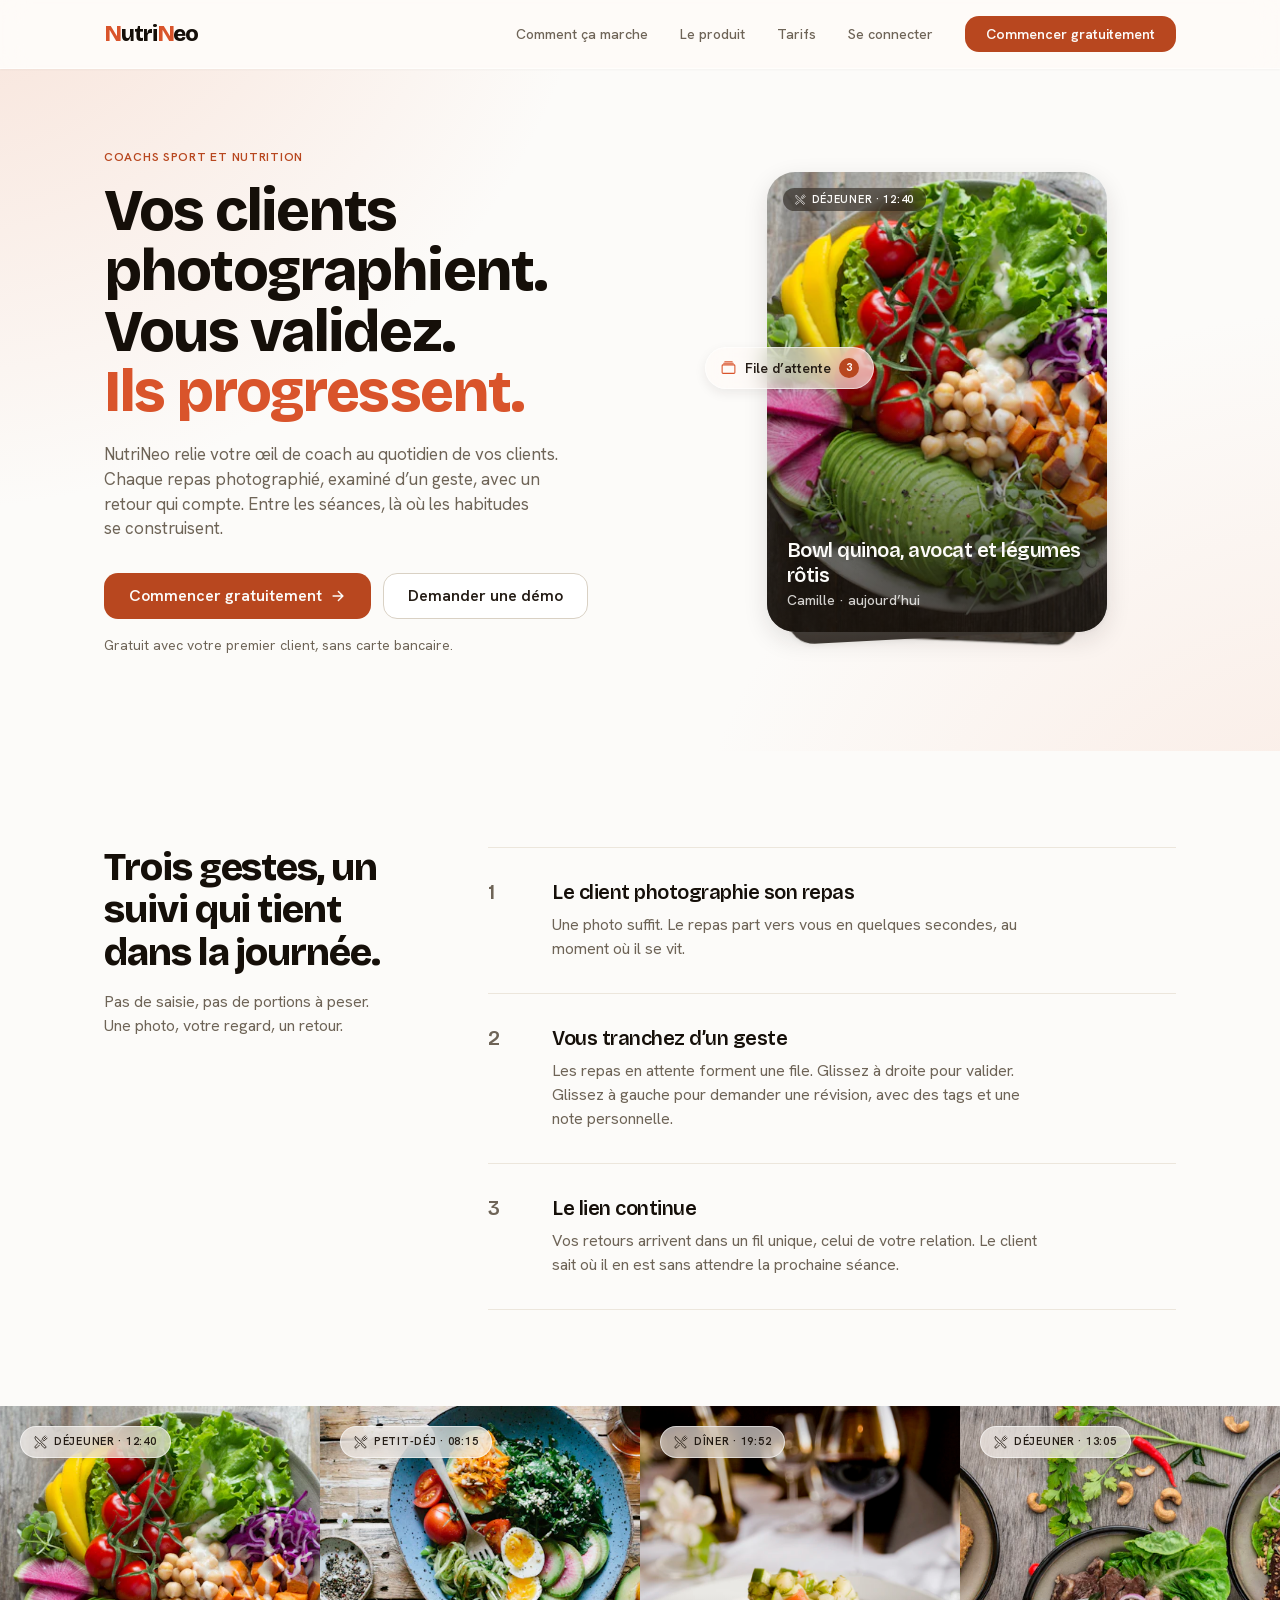
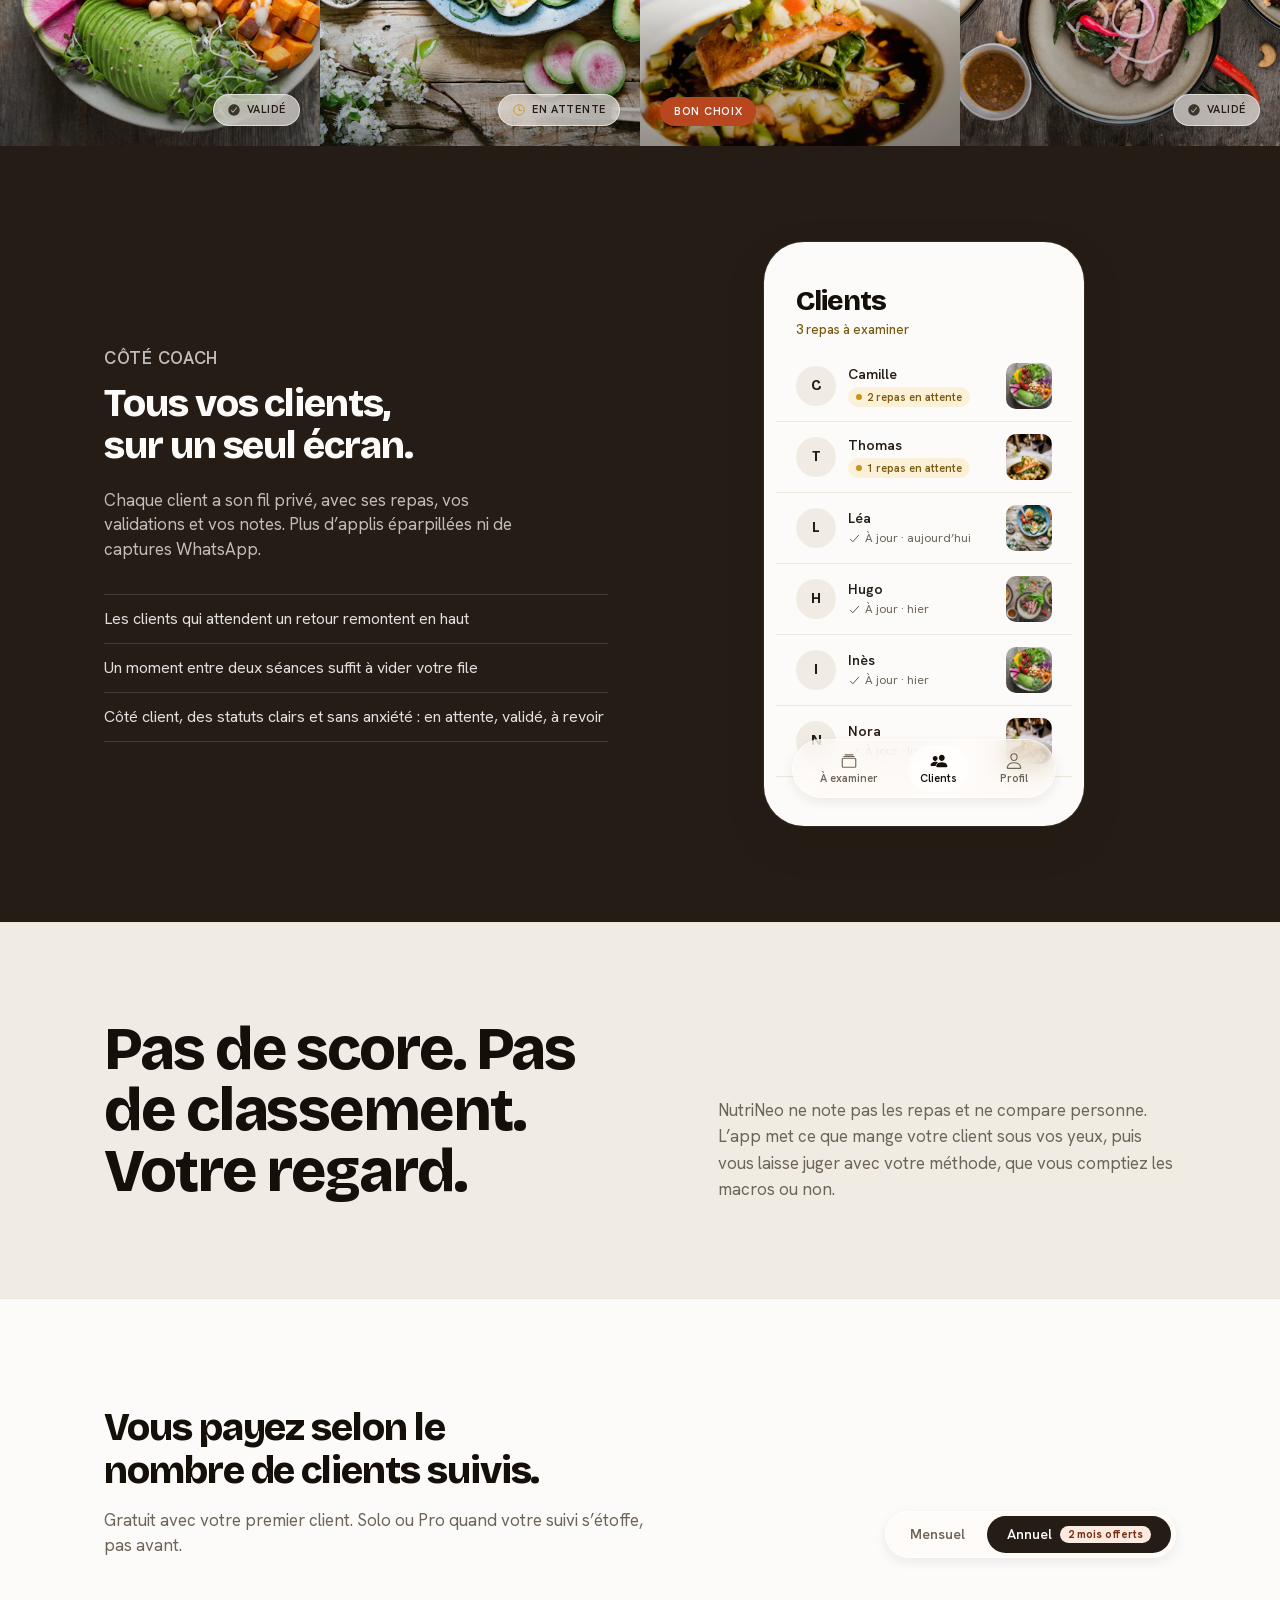
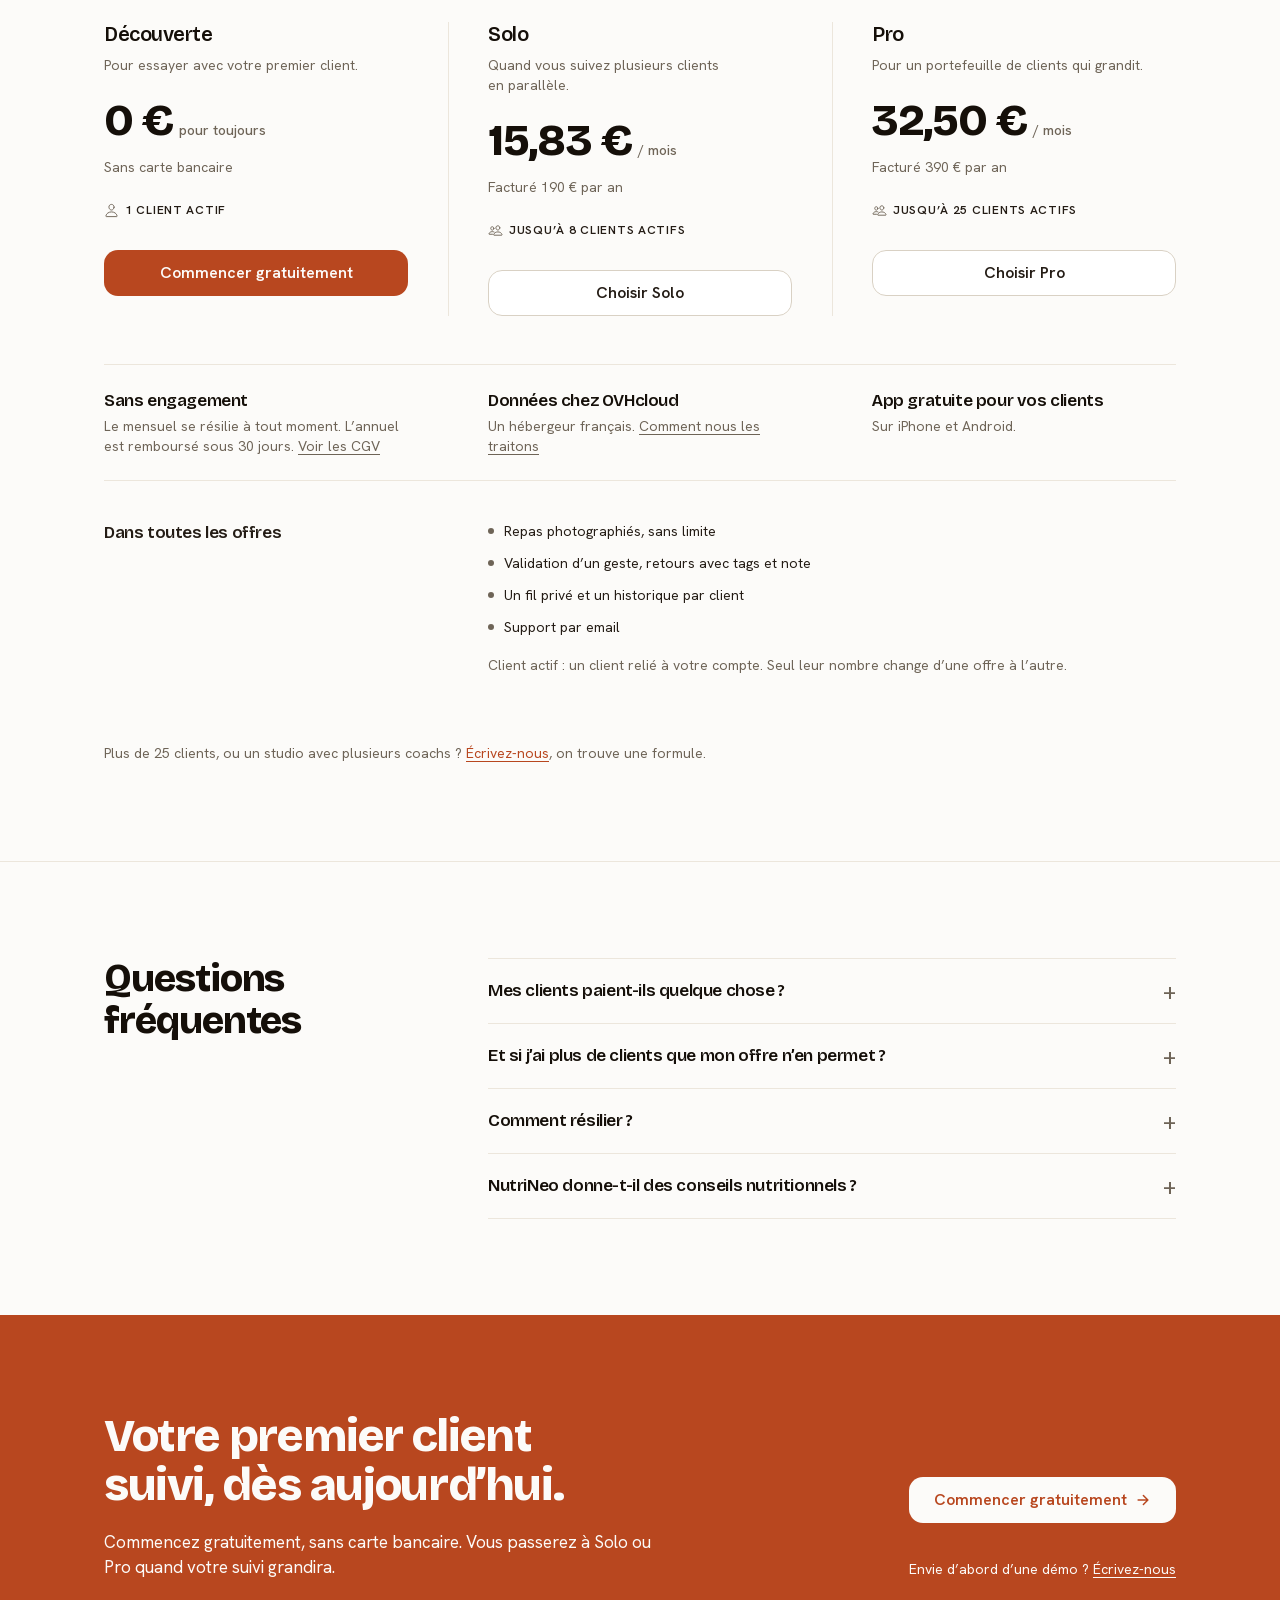
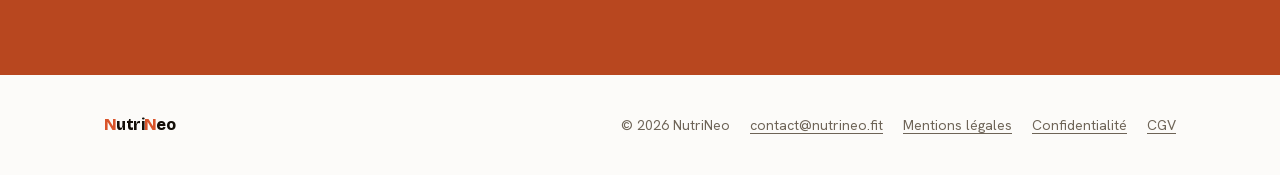
==== commit 9e73675a: "Ouvre l'inscription coach depuis la landing Les boutons « Commencer gratuitement » mènent à /compte " ====
--- a/index.html
+++ b/index.html
@@ -754,7 +754,8 @@
       <a href="#comment">Comment ça marche</a>
       <a href="#produit">Le produit</a>
       <a href="#tarifs">Tarifs</a>
-      <a href="mailto:contact@nutrineo.fit?subject=NutriNeo%20%C2%B7%20Offre%20D%C3%A9couverte&body=Bonjour%2C%0A%0AJe%20suis%20coach%20et%20j%27aimerais%20d%C3%A9marrer%20avec%20l%27offre%20D%C3%A9couverte.%0A%0A" class="btn btn-primary">Commencer gratuitement</a>
+      <a href="/compte/">Se connecter</a>
+      <a href="/compte/?offre=decouverte" class="btn btn-primary">Commencer gratuitement</a>
     </div>
   </div>
 </nav>
@@ -768,7 +769,7 @@
       <h1>Vos clients photographient. Vous validez. <em>Ils progressent.</em></h1>
       <p class="lede">NutriNeo relie votre œil de coach au quotidien de vos clients. Chaque repas photographié, examiné d’un geste, avec un retour qui compte. Entre les séances, là où les habitudes se construisent.</p>
       <div class="hero-ctas">
-        <a href="mailto:contact@nutrineo.fit?subject=NutriNeo%20%C2%B7%20Offre%20D%C3%A9couverte&body=Bonjour%2C%0A%0AJe%20suis%20coach%20et%20j%27aimerais%20d%C3%A9marrer%20avec%20l%27offre%20D%C3%A9couverte.%0A%0A" class="btn btn-primary">Commencer gratuitement<svg class="icon" aria-hidden="true"><use href="#i-arrow-forward"/></svg></a>
+        <a href="/compte/?offre=decouverte" class="btn btn-primary">Commencer gratuitement<svg class="icon" aria-hidden="true"><use href="#i-arrow-forward"/></svg></a>
         <a href="mailto:contact@nutrineo.fit?subject=Demande%20de%20d%C3%A9mo%20NutriNeo&body=Bonjour%2C%0A%0AJe%20suis%20coach%20et%20j%27aimerais%20voir%20une%20d%C3%A9mo%20de%20NutriNeo.%0A%0A" class="btn btn-ghost">Demander une démo</a>
       </div>
       <p class="hero-note">Gratuit avec votre premier client, sans carte bancaire.</p>
@@ -926,7 +927,7 @@
           <div class="price-row is-shown"><span class="price-amount">0 €</span><span class="price-suffix">pour toujours</span><small class="price-note">Sans carte bancaire</small></div>
         </div>
         <span class="plan-cap"><svg class="icon" aria-hidden="true"><use href="#i-person-outline"/></svg>1 client actif</span>
-        <a class="btn btn-primary" href="mailto:contact@nutrineo.fit?subject=NutriNeo%20%C2%B7%20Offre%20D%C3%A9couverte&body=Bonjour%2C%0A%0AJe%20suis%20coach%20et%20j%27aimerais%20d%C3%A9marrer%20avec%20l%27offre%20D%C3%A9couverte.%0A%0A">Commencer gratuitement</a>
+        <a class="btn btn-primary" href="/compte/?offre=decouverte">Commencer gratuitement</a>
       </div>
 
       <div class="plan reveal">
@@ -1006,7 +1007,7 @@
       <p>Commencez gratuitement, sans carte bancaire. Vous passerez à Solo ou Pro quand votre suivi grandira.</p>
     </div>
     <div class="cta-actions">
-      <a class="btn btn-inverse" href="mailto:contact@nutrineo.fit?subject=NutriNeo%20%C2%B7%20Offre%20D%C3%A9couverte&body=Bonjour%2C%0A%0AJe%20suis%20coach%20et%20j%27aimerais%20d%C3%A9marrer%20avec%20l%27offre%20D%C3%A9couverte.%0A%0A">
+      <a class="btn btn-inverse" href="/compte/?offre=decouverte">
         Commencer gratuitement<svg class="icon" aria-hidden="true"><use href="#i-arrow-forward"/></svg>
       </a>
       <p class="cta-sub">Envie d’abord d’une démo ? <a href="mailto:contact@nutrineo.fit?subject=Demande%20de%20d%C3%A9mo%20NutriNeo&body=Bonjour%2C%0A%0AJe%20suis%20coach%20et%20j%27aimerais%20voir%20une%20d%C3%A9mo%20de%20NutriNeo.%0A%0A">Écrivez-nous</a></p>
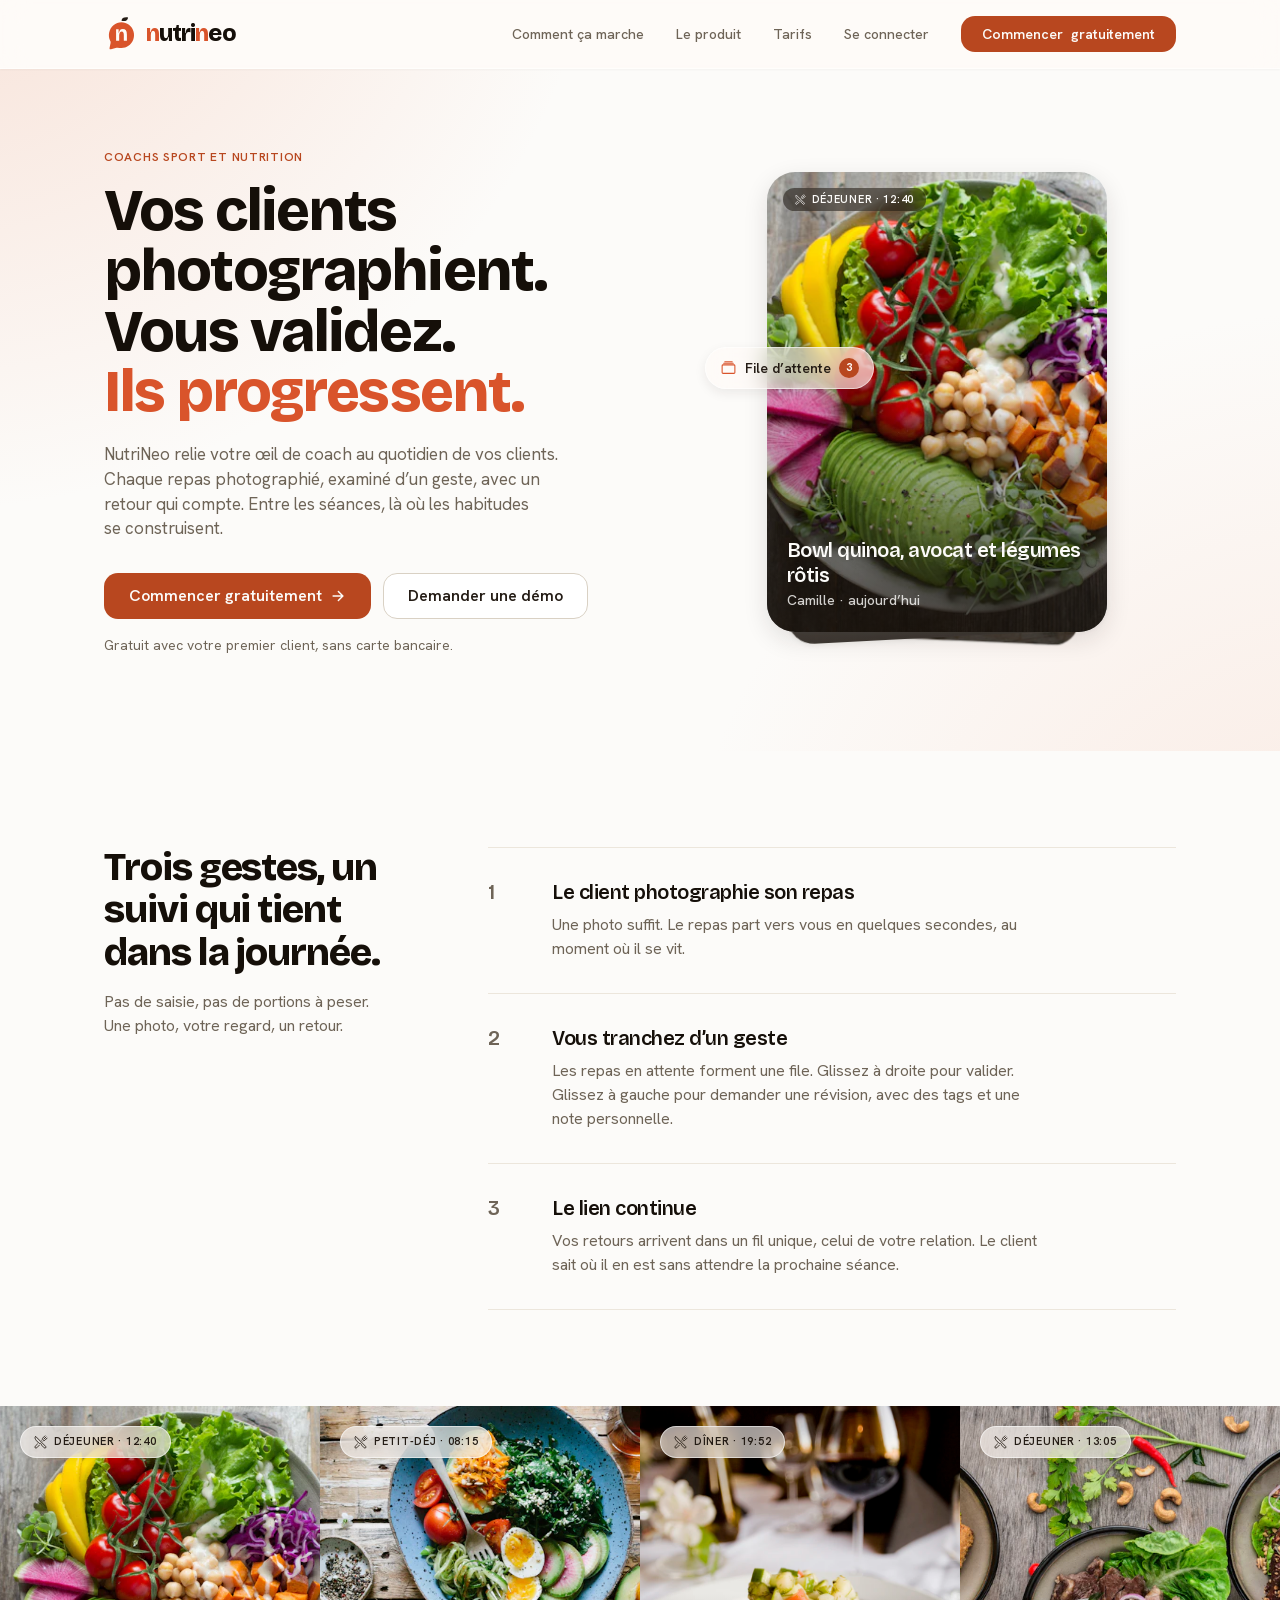
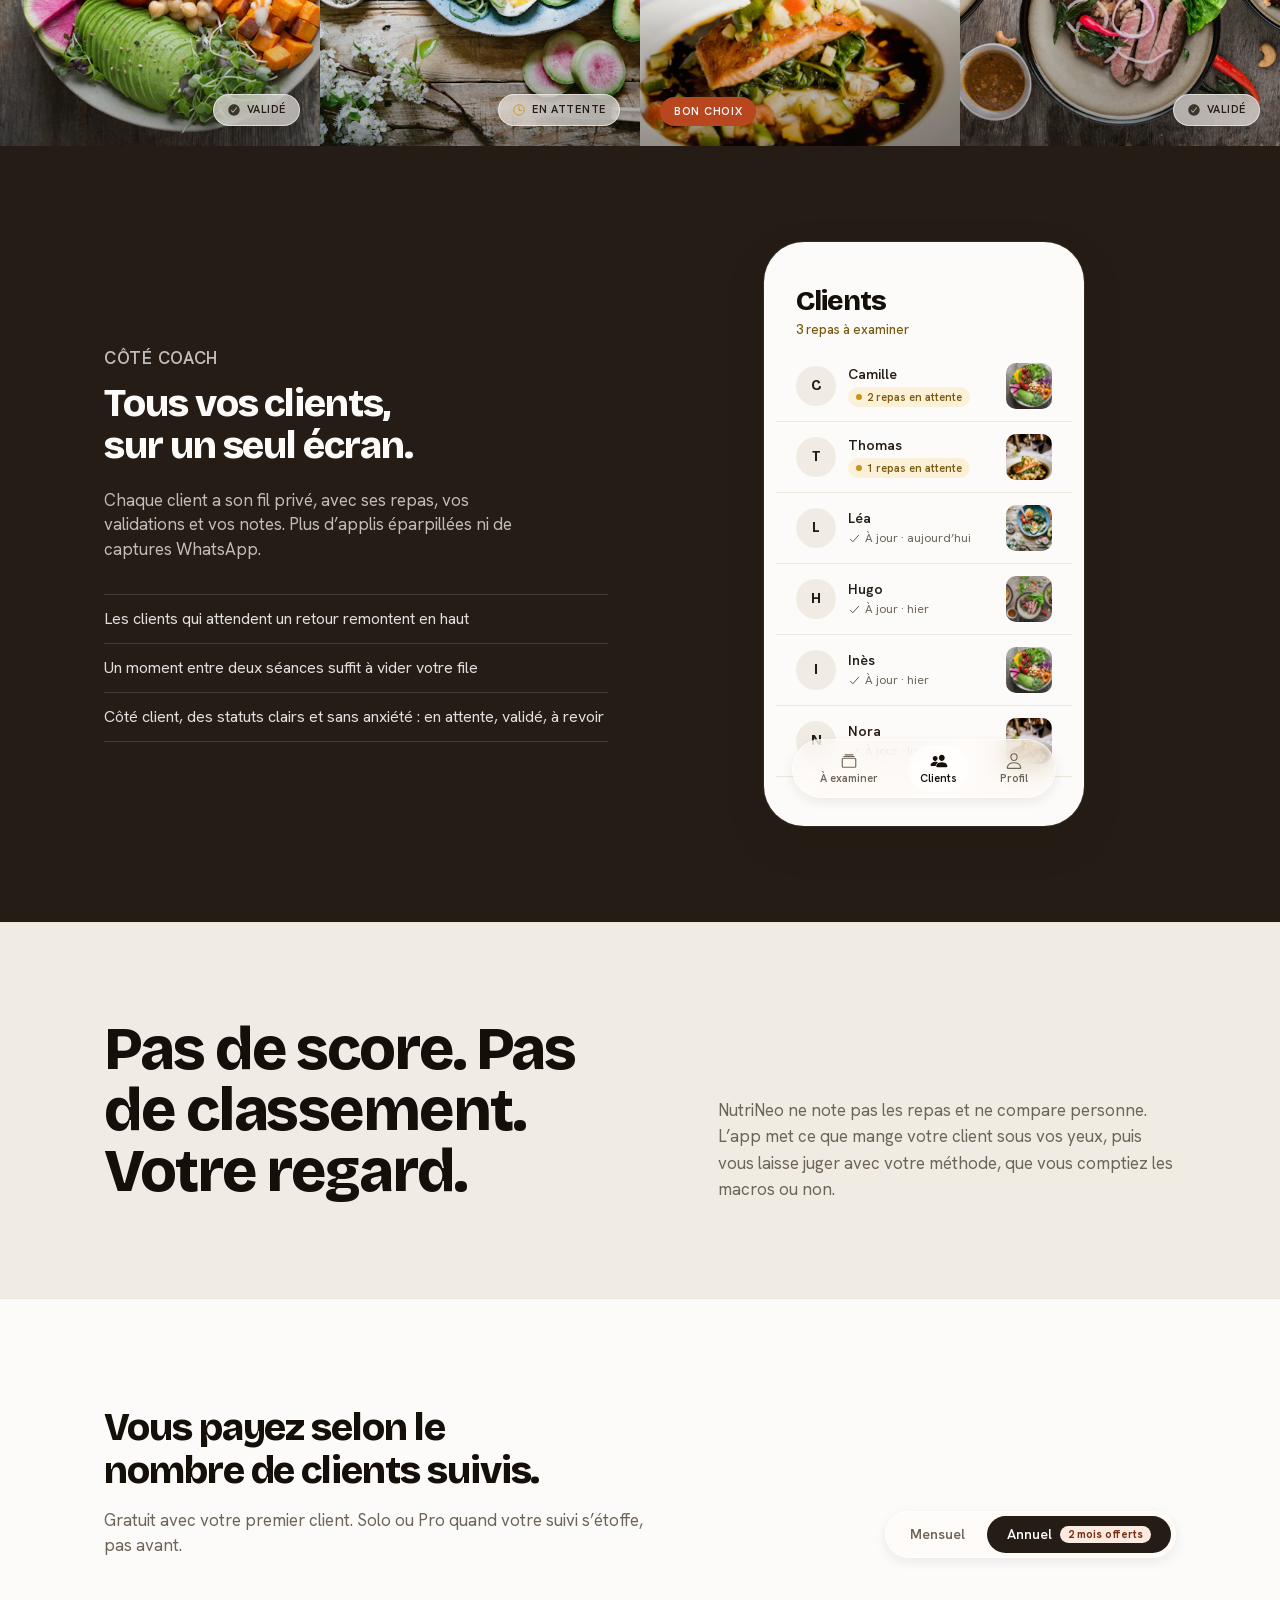
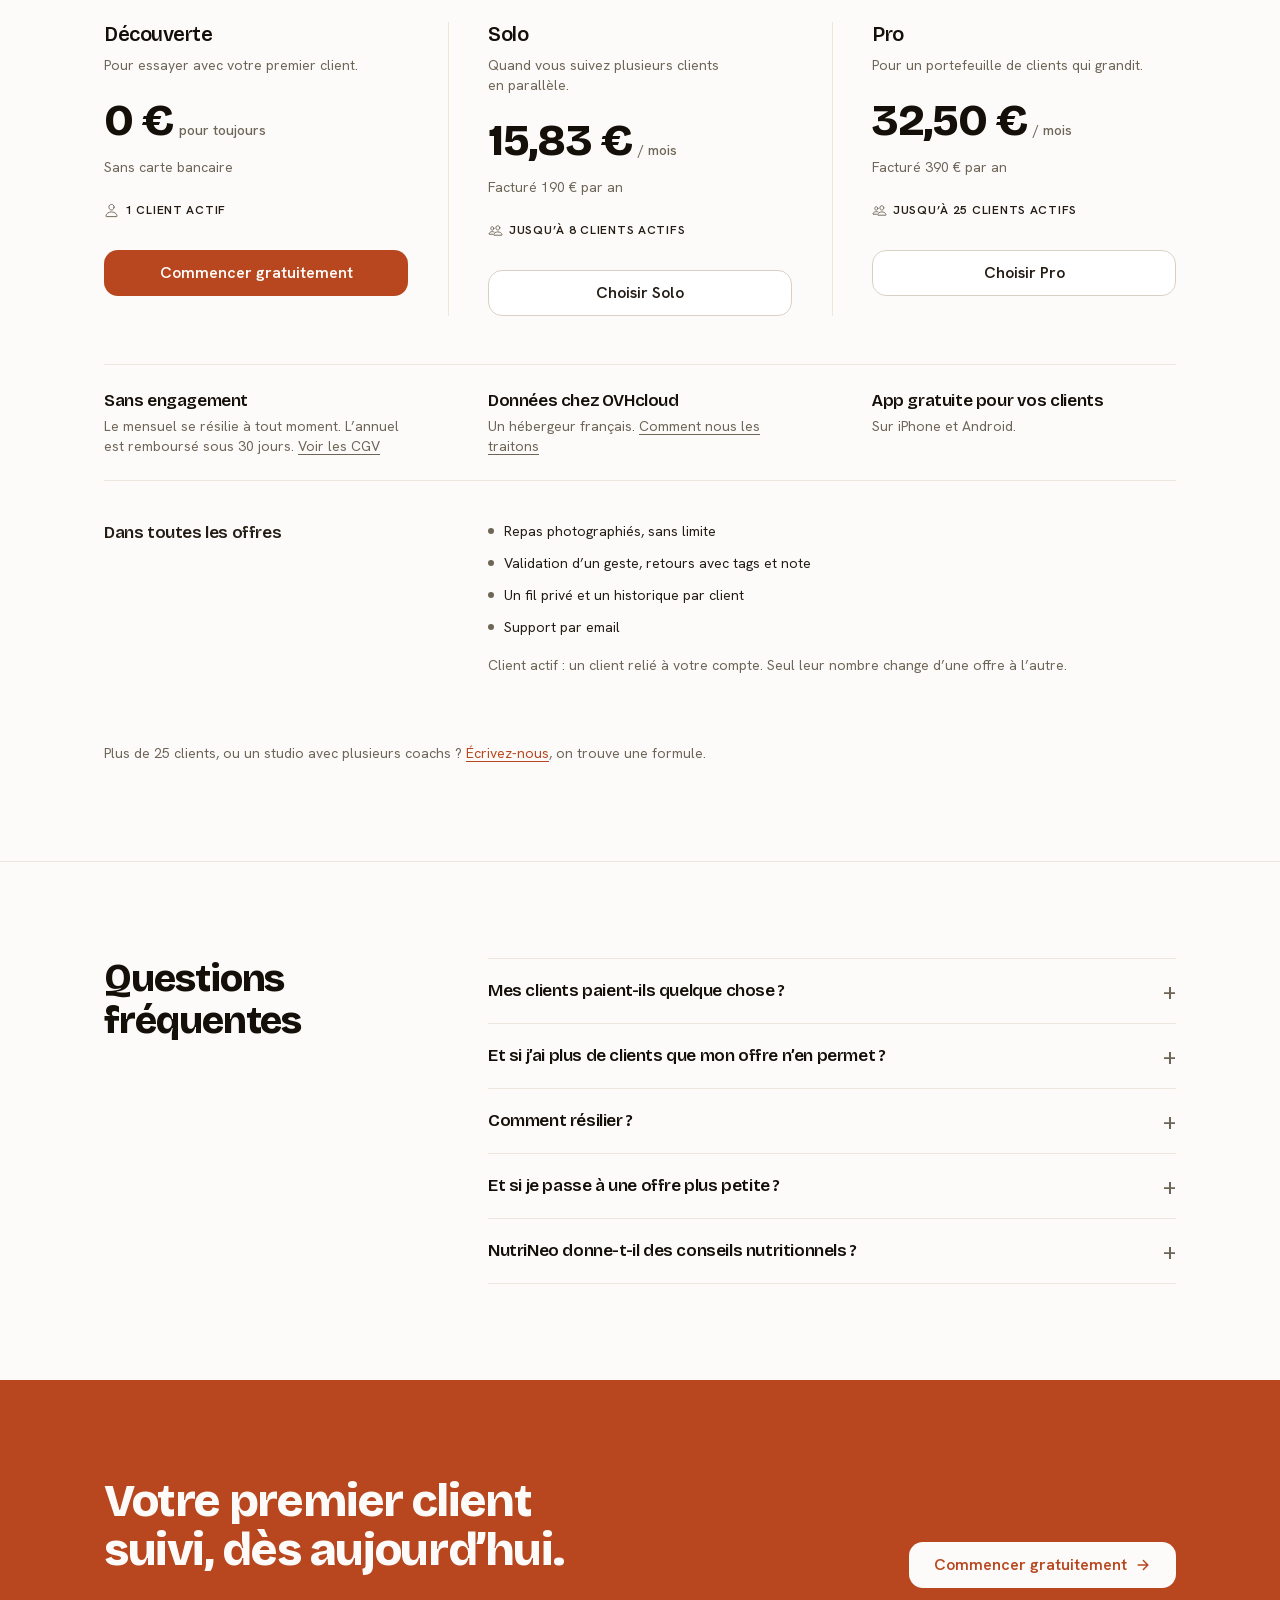
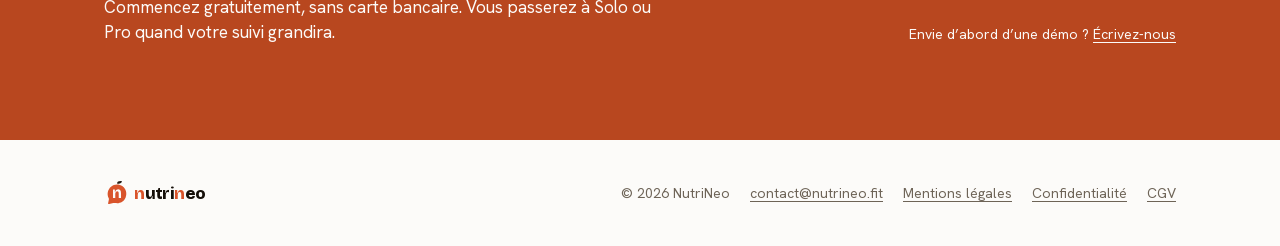
==== commit de10f247: "Nouveau logo : bulle-pomme, wordmark en minuscules, favicon et image de partage Co-Authored-By: Clau" ====
--- a/index.html
+++ b/index.html
@@ -22,7 +22,10 @@
 <meta name="twitter:title" content="NutriNeo · Le suivi nutrition, entre vos séances" />
 <meta name="twitter:description" content="Vos clients photographient. Vous validez. Ils progressent." />
 <meta name="twitter:image" content="https://nutrineo.fit/assets/og.jpg" />
-<link rel="icon" type="image/png" href="assets/favicon.png" />
+<link rel="icon" type="image/svg+xml" href="assets/favicon.svg" />
+<link rel="icon" type="image/png" sizes="48x48" href="assets/favicon.png" />
+<link rel="alternate icon" href="favicon.ico" sizes="any" />
+<link rel="apple-touch-icon" href="assets/apple-touch-icon.png" />
 <link rel="preload" href="assets/fonts/bricolage-grotesque-latin.woff2" as="font" type="font/woff2" crossorigin />
 <link rel="preload" href="assets/fonts/hanken-grotesk-latin.woff2" as="font" type="font/woff2" crossorigin />
 <link rel="stylesheet" href="styles.css" />
@@ -107,11 +110,13 @@
 
   /* ── Wordmark (AnimatedWordmark: 2 N's terracotta) ────── */
   .wordmark {
-    font: var(--weight-extrabold) 22px/1 var(--font-display);
-    letter-spacing: -1.1px;
+    display: inline-flex; align-items: center;
+    font: var(--weight-extrabold) 23.5px/1 var(--font-display);
+    letter-spacing: -0.9px;
     color: var(--text-strong);
   }
   .wordmark em { font-style: normal; color: var(--terracotta-800); }
+  .wordmark-mark { height: 1.5em; width: auto; margin-right: .28em; flex: none; }
 
   /* ── Nav · frosted glass (GlassSurface) ───────────────── */
   .nav {
@@ -133,7 +138,7 @@
   }
   .nav-links a:not(.btn):hover { color: var(--text-primary); }
   .nav .btn { padding: 10px var(--space-5); font-size: var(--text-small); }
-  @media (max-width: 720px) { .nav-links a:not(.btn) { display: none; } }
+  @media (max-width: 720px) { .nav-links a:not(.btn) { display: none; } .nav-cta-long { display: none; } .nav-links .btn { white-space: nowrap; } }
 
   /* ── Hero · aurora canvas (AuroraBackground) ──────────── */
   .hero { position: relative; overflow: hidden; }
@@ -725,7 +730,7 @@
     display: flex; align-items: center; justify-content: space-between;
     gap: var(--space-4); flex-wrap: wrap;
   }
-  .footer-inner .wordmark { font-size: 16px; letter-spacing: -0.6px; }
+  .footer-inner .wordmark { font-size: 17px; letter-spacing: -0.6px; }
   .footer-inner p { font: var(--weight-regular) var(--text-small)/var(--leading-small) var(--font-sans); color: var(--text-secondary); }
   .footer-links { display: flex; flex-wrap: wrap; gap: var(--space-2) var(--space-5); }
   @media (max-width: 720px) { .footer-inner { flex-direction: column; align-items: flex-start; } }
@@ -749,13 +754,13 @@
 <!-- ══ Nav · frosted glass ══ -->
 <nav class="nav">
   <div class="container nav-inner">
-    <a class="wordmark" href="#"><em>N</em>utri<em>N</em>eo</a>
+    <a class="wordmark" href="#"><img class="wordmark-mark" src="assets/symbol.svg" alt="" width="32" height="32" /><em>n</em>utri<em>n</em>eo</a>
     <div class="nav-links">
       <a href="#comment">Comment ça marche</a>
       <a href="#produit">Le produit</a>
       <a href="#tarifs">Tarifs</a>
       <a href="/compte/">Se connecter</a>
-      <a href="/compte/?offre=decouverte" class="btn btn-primary">Commencer gratuitement</a>
+      <a href="/compte/?offre=decouverte" class="btn btn-primary">Commencer<span class="nav-cta-long"> gratuitement</span></a>
     </div>
   </div>
 </nav>
@@ -770,7 +775,7 @@
       <p class="lede">NutriNeo relie votre œil de coach au quotidien de vos clients. Chaque repas photographié, examiné d’un geste, avec un retour qui compte. Entre les séances, là où les habitudes se construisent.</p>
       <div class="hero-ctas">
         <a href="/compte/?offre=decouverte" class="btn btn-primary">Commencer gratuitement<svg class="icon" aria-hidden="true"><use href="#i-arrow-forward"/></svg></a>
-        <a href="mailto:contact@nutrineo.fit?subject=Demande%20de%20d%C3%A9mo%20NutriNeo&body=Bonjour%2C%0A%0AJe%20suis%20coach%20et%20j%27aimerais%20voir%20une%20d%C3%A9mo%20de%20NutriNeo.%0A%0A" class="btn btn-ghost">Demander une démo</a>
+        <a href="/contact/?sujet=demo" class="btn btn-ghost">Demander une démo</a>
       </div>
       <p class="hero-note">Gratuit avec votre premier client, sans carte bancaire.</p>
     </div>
@@ -938,7 +943,7 @@
           <div class="price-row is-annual is-shown"><span class="price-amount">15,83 €</span><span class="price-suffix">/ mois</span><small class="price-note">Facturé 190 € par an</small></div>
         </div>
         <span class="plan-cap"><svg class="icon" aria-hidden="true"><use href="#i-people-outline"/></svg>Jusqu’à 8 clients actifs</span>
-        <a class="btn btn-ghost" href="mailto:contact@nutrineo.fit?subject=NutriNeo%20%C2%B7%20Offre%20Solo&body=Bonjour%2C%0A%0AJe%20suis%20coach%20et%20l%27offre%20Solo%20m%27int%C3%A9resse.%0A%0A">Choisir Solo</a>
+        <a class="btn btn-ghost" href="/contact/?sujet=solo">Choisir Solo</a>
       </div>
 
       <div class="plan reveal">
@@ -949,7 +954,7 @@
           <div class="price-row is-annual is-shown"><span class="price-amount">32,50 €</span><span class="price-suffix">/ mois</span><small class="price-note">Facturé 390 € par an</small></div>
         </div>
         <span class="plan-cap"><svg class="icon" aria-hidden="true"><use href="#i-people-outline"/></svg>Jusqu’à 25 clients actifs</span>
-        <a class="btn btn-ghost" href="mailto:contact@nutrineo.fit?subject=NutriNeo%20%C2%B7%20Offre%20Pro&body=Bonjour%2C%0A%0AJe%20suis%20coach%20et%20l%27offre%20Pro%20m%27int%C3%A9resse.%0A%0A">Choisir Pro</a>
+        <a class="btn btn-ghost" href="/contact/?sujet=pro">Choisir Pro</a>
       </div>
     </div>
 
@@ -970,7 +975,7 @@
       <p>Client actif : un client relié à votre compte. Seul leur nombre change d’une offre à l’autre.</p>
     </div>
 
-    <p class="pricing-footnote reveal">Plus de 25 clients, ou un studio avec plusieurs coachs ? <a href="mailto:contact@nutrineo.fit?subject=NutriNeo%20%C2%B7%20Plus%20de%2025%20clients">Écrivez-nous</a>, on trouve une formule.</p>
+    <p class="pricing-footnote reveal">Plus de 25 clients, ou un studio avec plusieurs coachs ? <a href="/contact/?sujet=plus-de-25">Écrivez-nous</a>, on trouve une formule.</p>
   </div>
 </section>
 
@@ -985,13 +990,17 @@
       </details>
       <details>
         <summary>Et si j’ai plus de clients que mon offre n’en permet ?</summary>
-        <p>Passez à l’offre supérieure : Découverte compte 1 client, Solo 8, Pro 25. Au-delà de 25, <a href="mailto:contact@nutrineo.fit?subject=NutriNeo%20%C2%B7%20Plus%20de%2025%20clients">écrivez-nous</a>. Les repas photographiés restent illimités dans toutes les offres.</p>
+        <p>Passez à l’offre supérieure : Découverte compte 1 client, Solo 8, Pro 25. Au-delà de 25, <a href="/contact/?sujet=plus-de-25">écrivez-nous</a>. Vous pouvez aussi retirer un client que vous ne suivez plus : sa place se libère aussitôt et il garde l’historique de vos échanges.</p>
       </details>
       <details>
         <summary>Comment résilier ?</summary>
         <p>Écrivez à <a href="mailto:contact@nutrineo.fit">contact@nutrineo.fit</a>. Le mensuel s’arrête au renouvellement suivant, sans frais, et vous gardez l’accès jusqu’à la fin du mois payé. L’annuel est remboursé en totalité si vous annulez dans les 30 jours suivant le paiement.</p>
       </details>
       <details>
+        <summary>Et si je passe à une offre plus petite ?</summary>
+        <p>Rien n’est supprimé. À la fin de la période payée, vous choisissez quels clients restent actifs. Les autres passent en pause : ils gardent leur historique mais n’envoient plus de repas, jusqu’à ce que vous les réactiviez.</p>
+      </details>
+      <details>
         <summary>NutriNeo donne-t-il des conseils nutritionnels ?</summary>
         <p>Non. NutriNeo transmet les repas et vos retours, rien de plus. Les conseils viennent de vous, avec votre méthode.</p>
       </details>
@@ -1010,7 +1019,7 @@
       <a class="btn btn-inverse" href="/compte/?offre=decouverte">
         Commencer gratuitement<svg class="icon" aria-hidden="true"><use href="#i-arrow-forward"/></svg>
       </a>
-      <p class="cta-sub">Envie d’abord d’une démo ? <a href="mailto:contact@nutrineo.fit?subject=Demande%20de%20d%C3%A9mo%20NutriNeo&body=Bonjour%2C%0A%0AJe%20suis%20coach%20et%20j%27aimerais%20voir%20une%20d%C3%A9mo%20de%20NutriNeo.%0A%0A">Écrivez-nous</a></p>
+      <p class="cta-sub">Envie d’abord d’une démo ? <a href="/contact/?sujet=demo">Écrivez-nous</a></p>
     </div>
   </div>
 </section>
@@ -1020,7 +1029,7 @@
 <!-- ══ Footer ══ -->
 <footer>
   <div class="container footer-inner">
-    <a class="wordmark" href="#" aria-label="NutriNeo, retour en haut"><em>N</em>utri<em>N</em>eo</a>
+    <a class="wordmark" href="#" aria-label="NutriNeo, retour en haut"><img class="wordmark-mark" src="assets/symbol.svg" alt="" width="32" height="32" /><em>n</em>utri<em>n</em>eo</a>
     <p class="footer-links"><span>© 2026 NutriNeo</span><a href="mailto:contact@nutrineo.fit">contact@nutrineo.fit</a><a href="/mentions-legales/">Mentions légales</a><a href="/confidentialite/">Confidentialité</a><a href="/cgv/">CGV</a></p>
   </div>
 </footer>
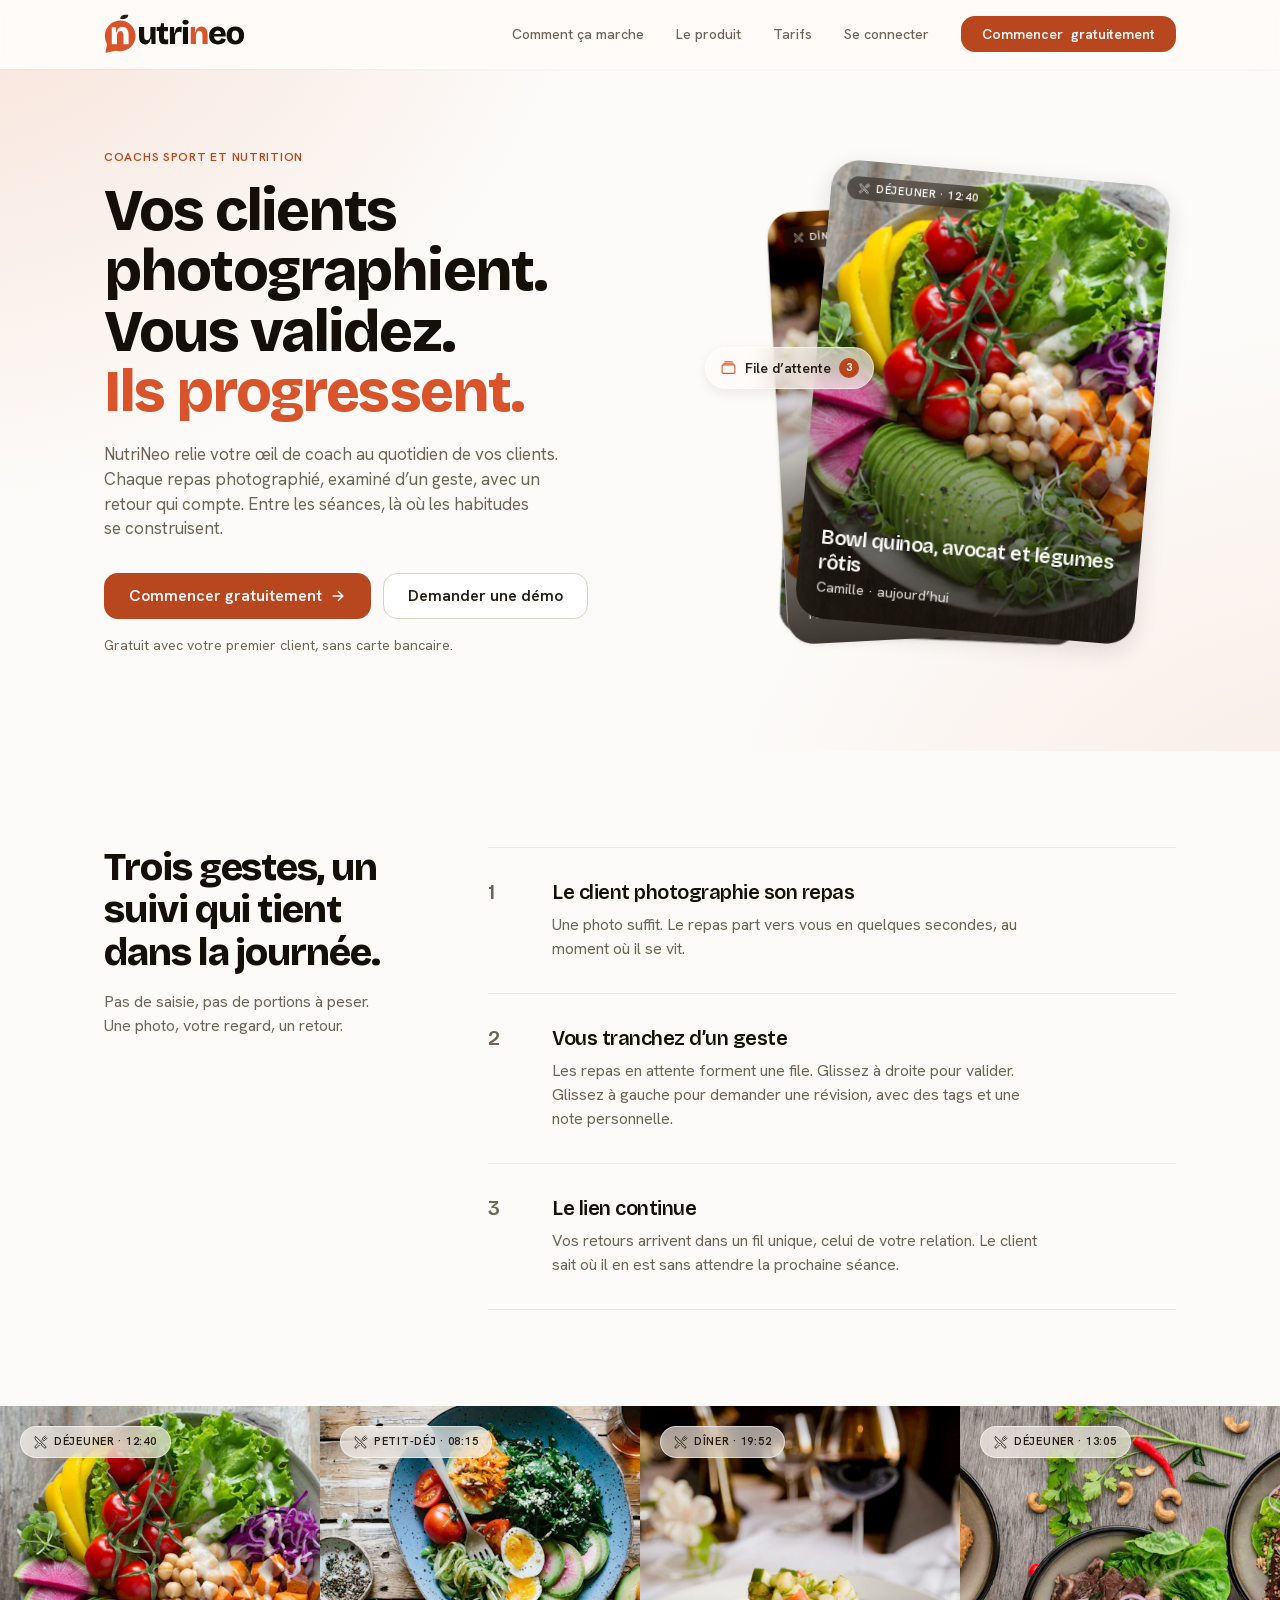
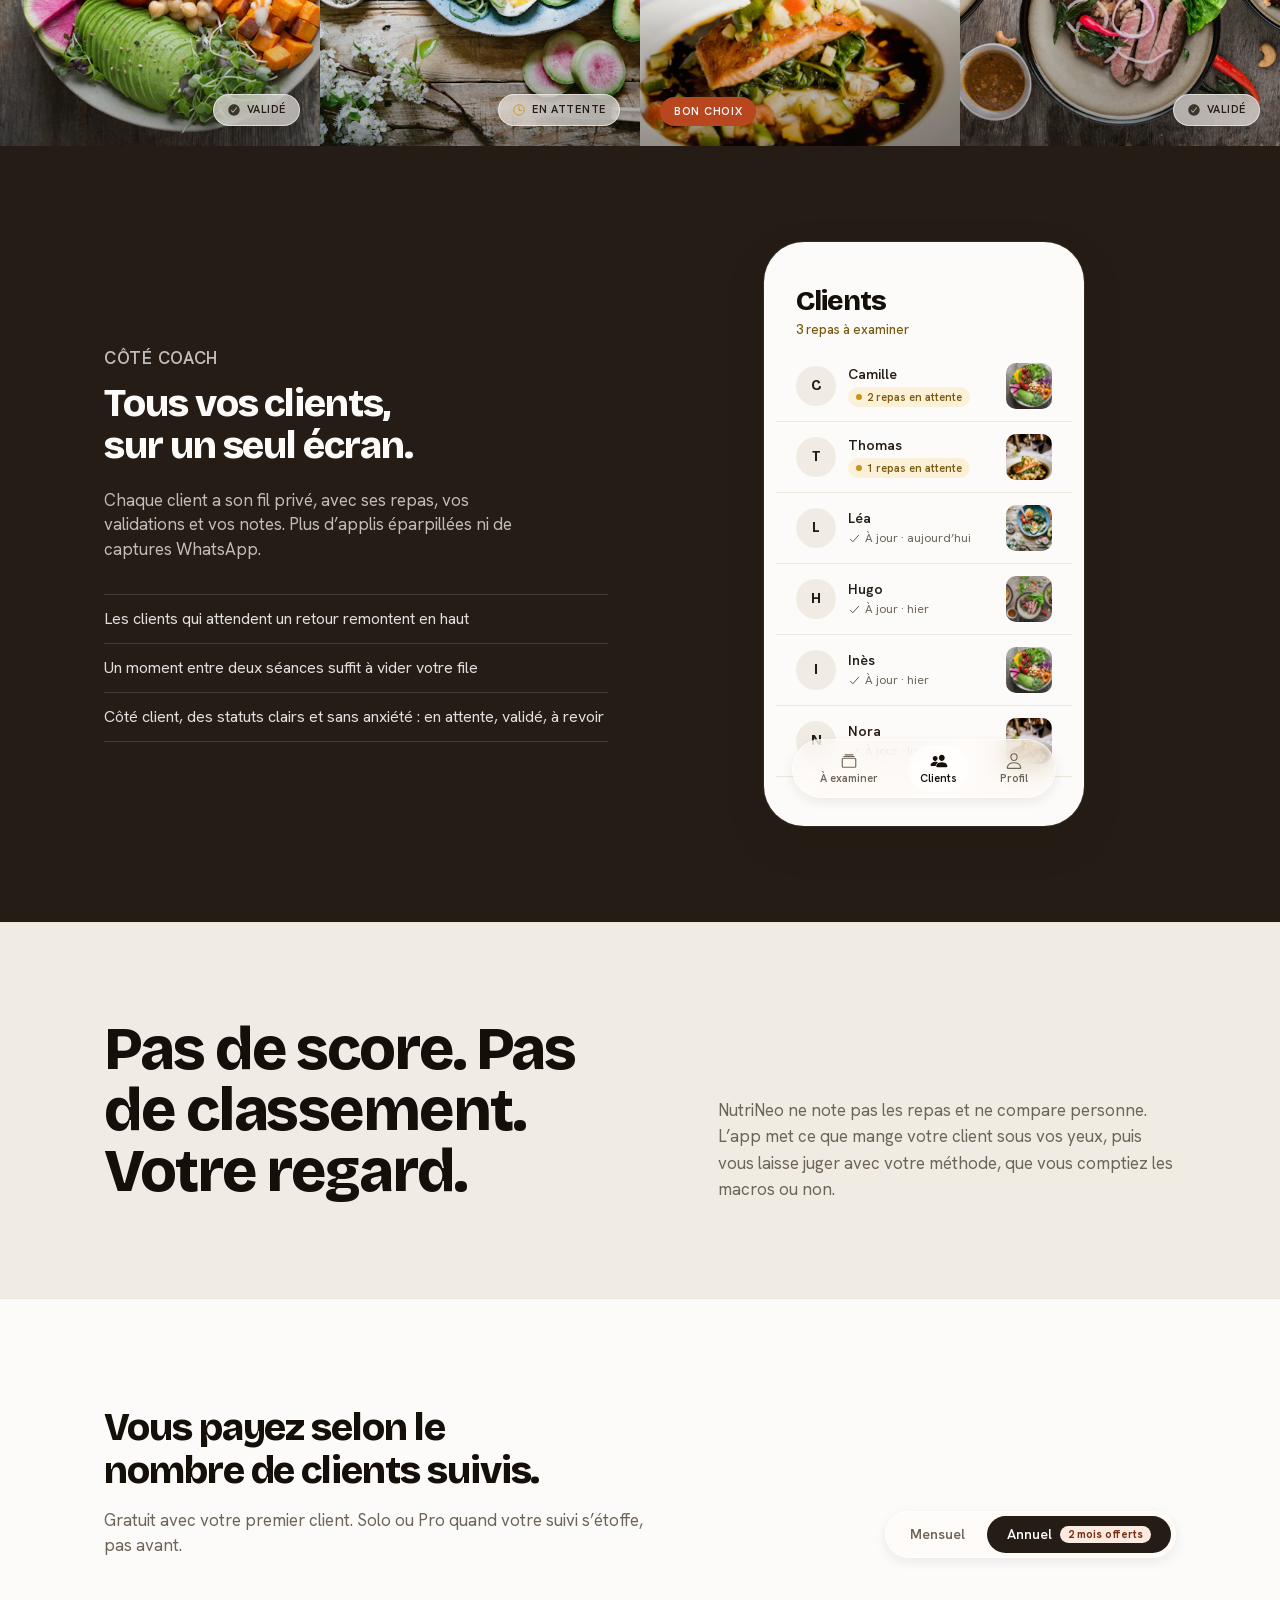
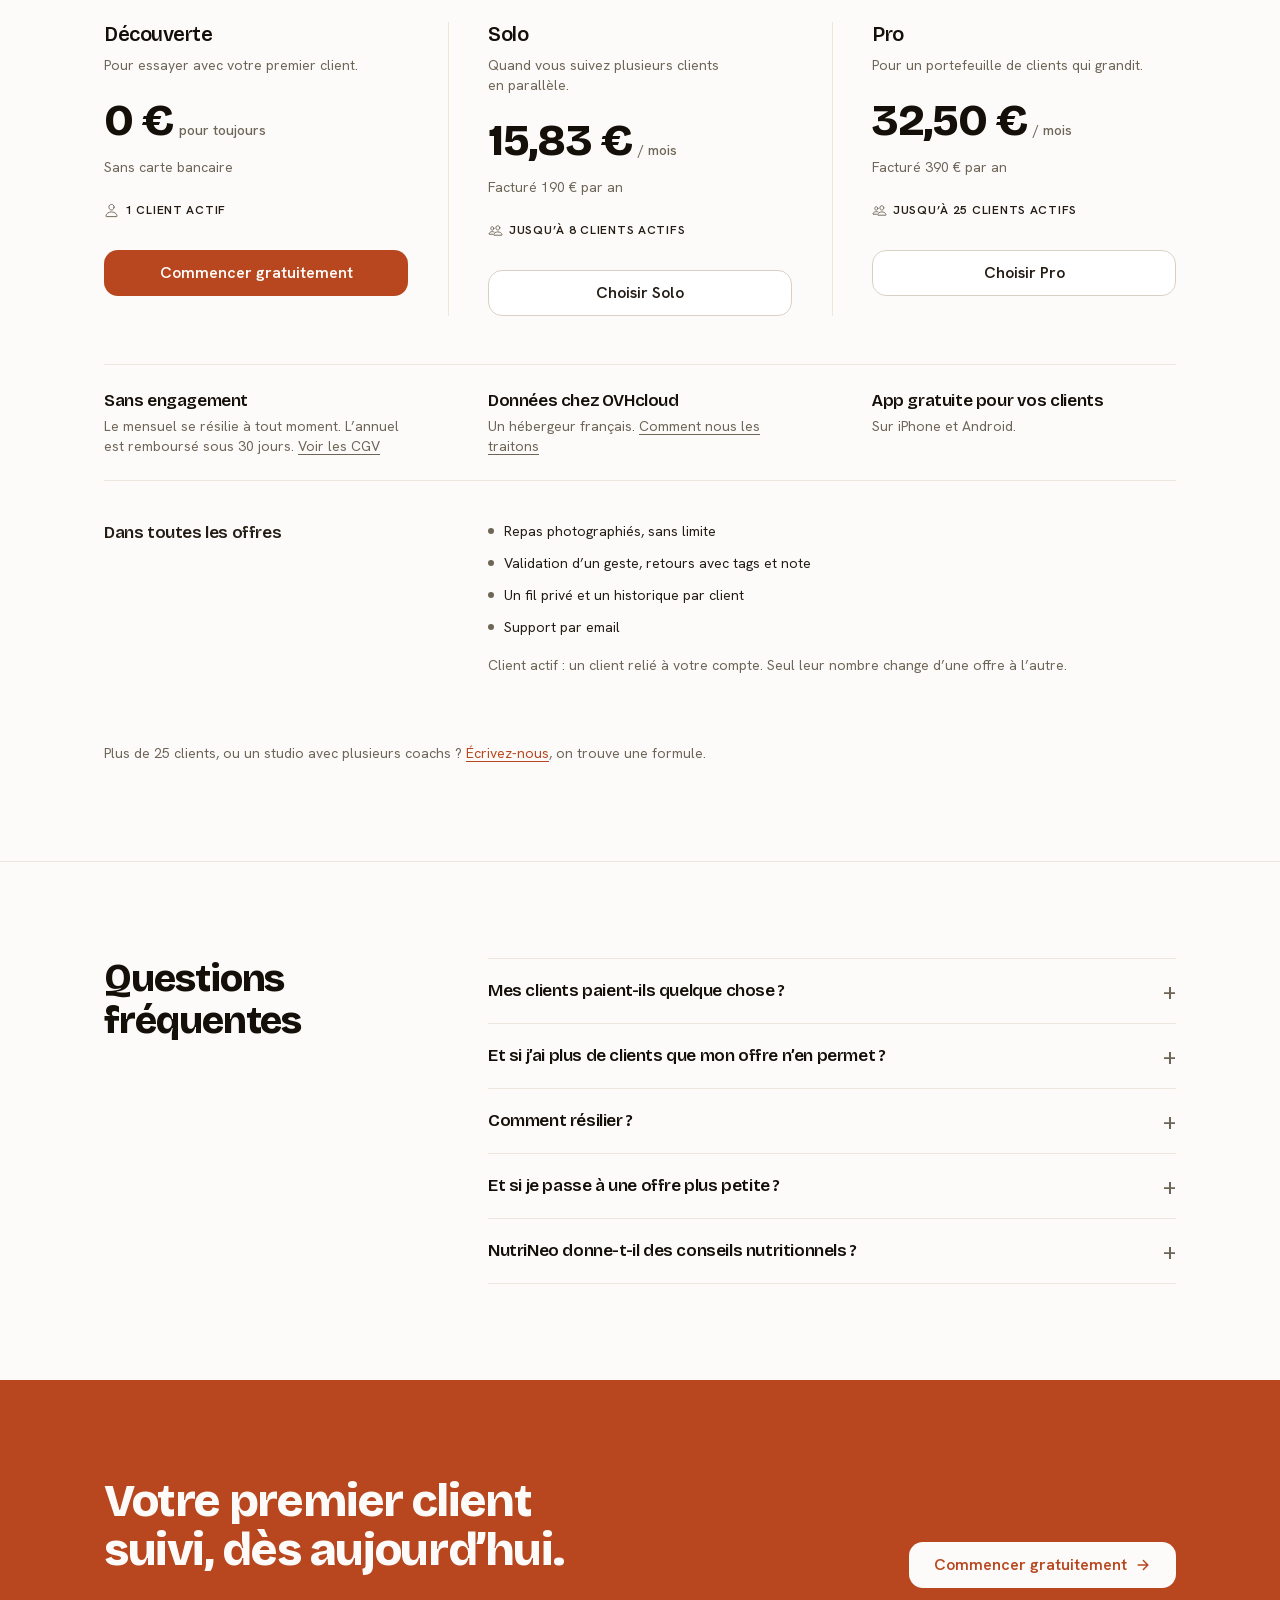
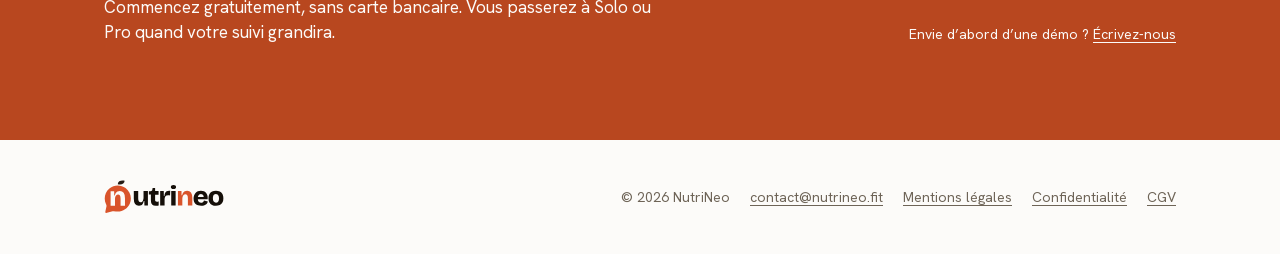
==== commit 91f98349: "Logo en lettre : le symbole remplace le premier n du wordmark Co-Authored-By: Claude Sonnet 5.5 <nor" ====
--- a/index.html
+++ b/index.html
@@ -116,7 +116,7 @@
     color: var(--text-strong);
   }
   .wordmark em { font-style: normal; color: var(--terracotta-800); }
-  .wordmark-mark { height: 1.5em; width: auto; margin-right: .28em; flex: none; }
+  .wordmark-img { display: block; height: 40px; width: auto; }
 
   /* ── Nav · frosted glass (GlassSurface) ───────────────── */
   .nav {
@@ -730,7 +730,7 @@
     display: flex; align-items: center; justify-content: space-between;
     gap: var(--space-4); flex-wrap: wrap;
   }
-  .footer-inner .wordmark { font-size: 17px; letter-spacing: -0.6px; }
+  .footer-inner .wordmark-img { height: 34px; }
   .footer-inner p { font: var(--weight-regular) var(--text-small)/var(--leading-small) var(--font-sans); color: var(--text-secondary); }
   .footer-links { display: flex; flex-wrap: wrap; gap: var(--space-2) var(--space-5); }
   @media (max-width: 720px) { .footer-inner { flex-direction: column; align-items: flex-start; } }
@@ -754,7 +754,7 @@
 <!-- ══ Nav · frosted glass ══ -->
 <nav class="nav">
   <div class="container nav-inner">
-    <a class="wordmark" href="#"><img class="wordmark-mark" src="assets/symbol.svg" alt="" width="32" height="32" /><em>n</em>utri<em>n</em>eo</a>
+    <a class="wordmark" href="#"><img class="wordmark-img" src="assets/logo.svg" alt="NutriNeo" width="142" height="40" /></a>
     <div class="nav-links">
       <a href="#comment">Comment ça marche</a>
       <a href="#produit">Le produit</a>
@@ -1029,7 +1029,7 @@
 <!-- ══ Footer ══ -->
 <footer>
   <div class="container footer-inner">
-    <a class="wordmark" href="#" aria-label="NutriNeo, retour en haut"><img class="wordmark-mark" src="assets/symbol.svg" alt="" width="32" height="32" /><em>n</em>utri<em>n</em>eo</a>
+    <a class="wordmark" href="#" aria-label="NutriNeo, retour en haut"><img class="wordmark-img" src="assets/logo.svg" alt="NutriNeo" width="142" height="40" /></a>
     <p class="footer-links"><span>© 2026 NutriNeo</span><a href="mailto:contact@nutrineo.fit">contact@nutrineo.fit</a><a href="/mentions-legales/">Mentions légales</a><a href="/confidentialite/">Confidentialité</a><a href="/cgv/">CGV</a></p>
   </div>
 </footer>
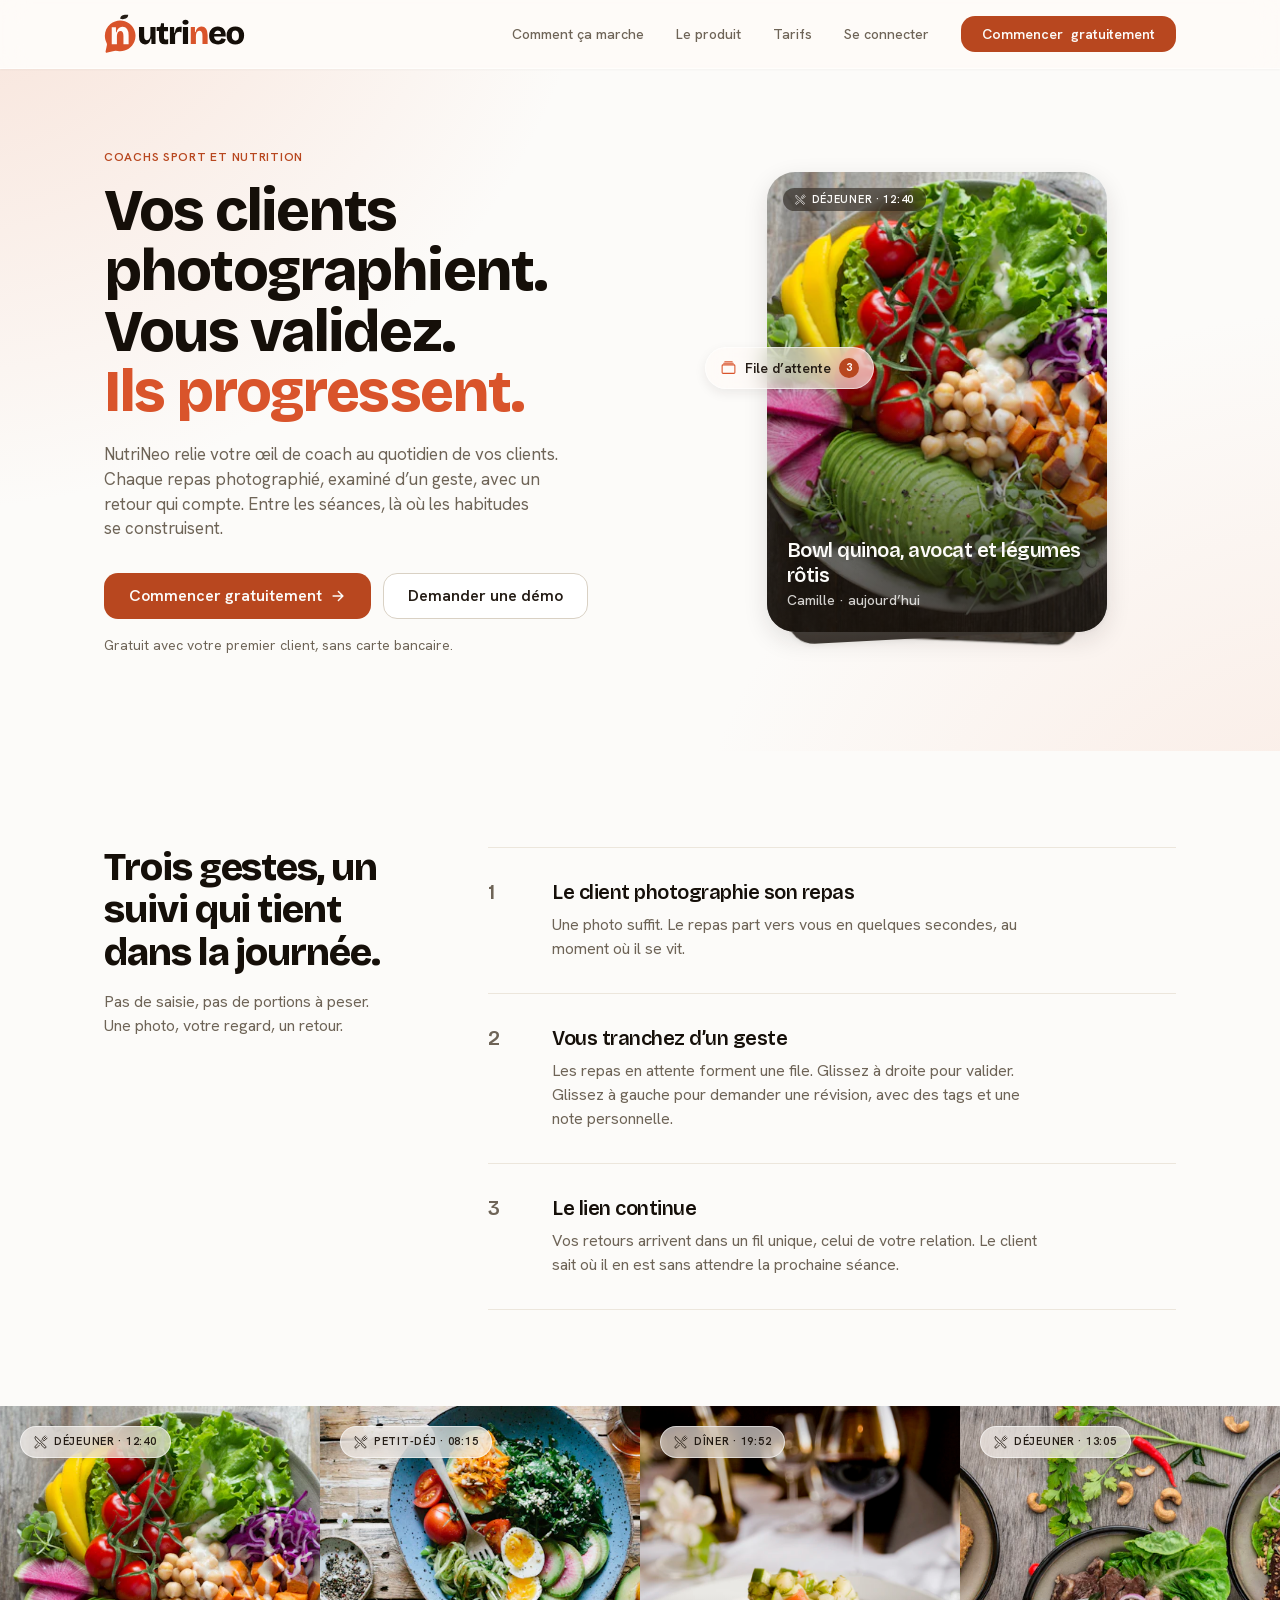
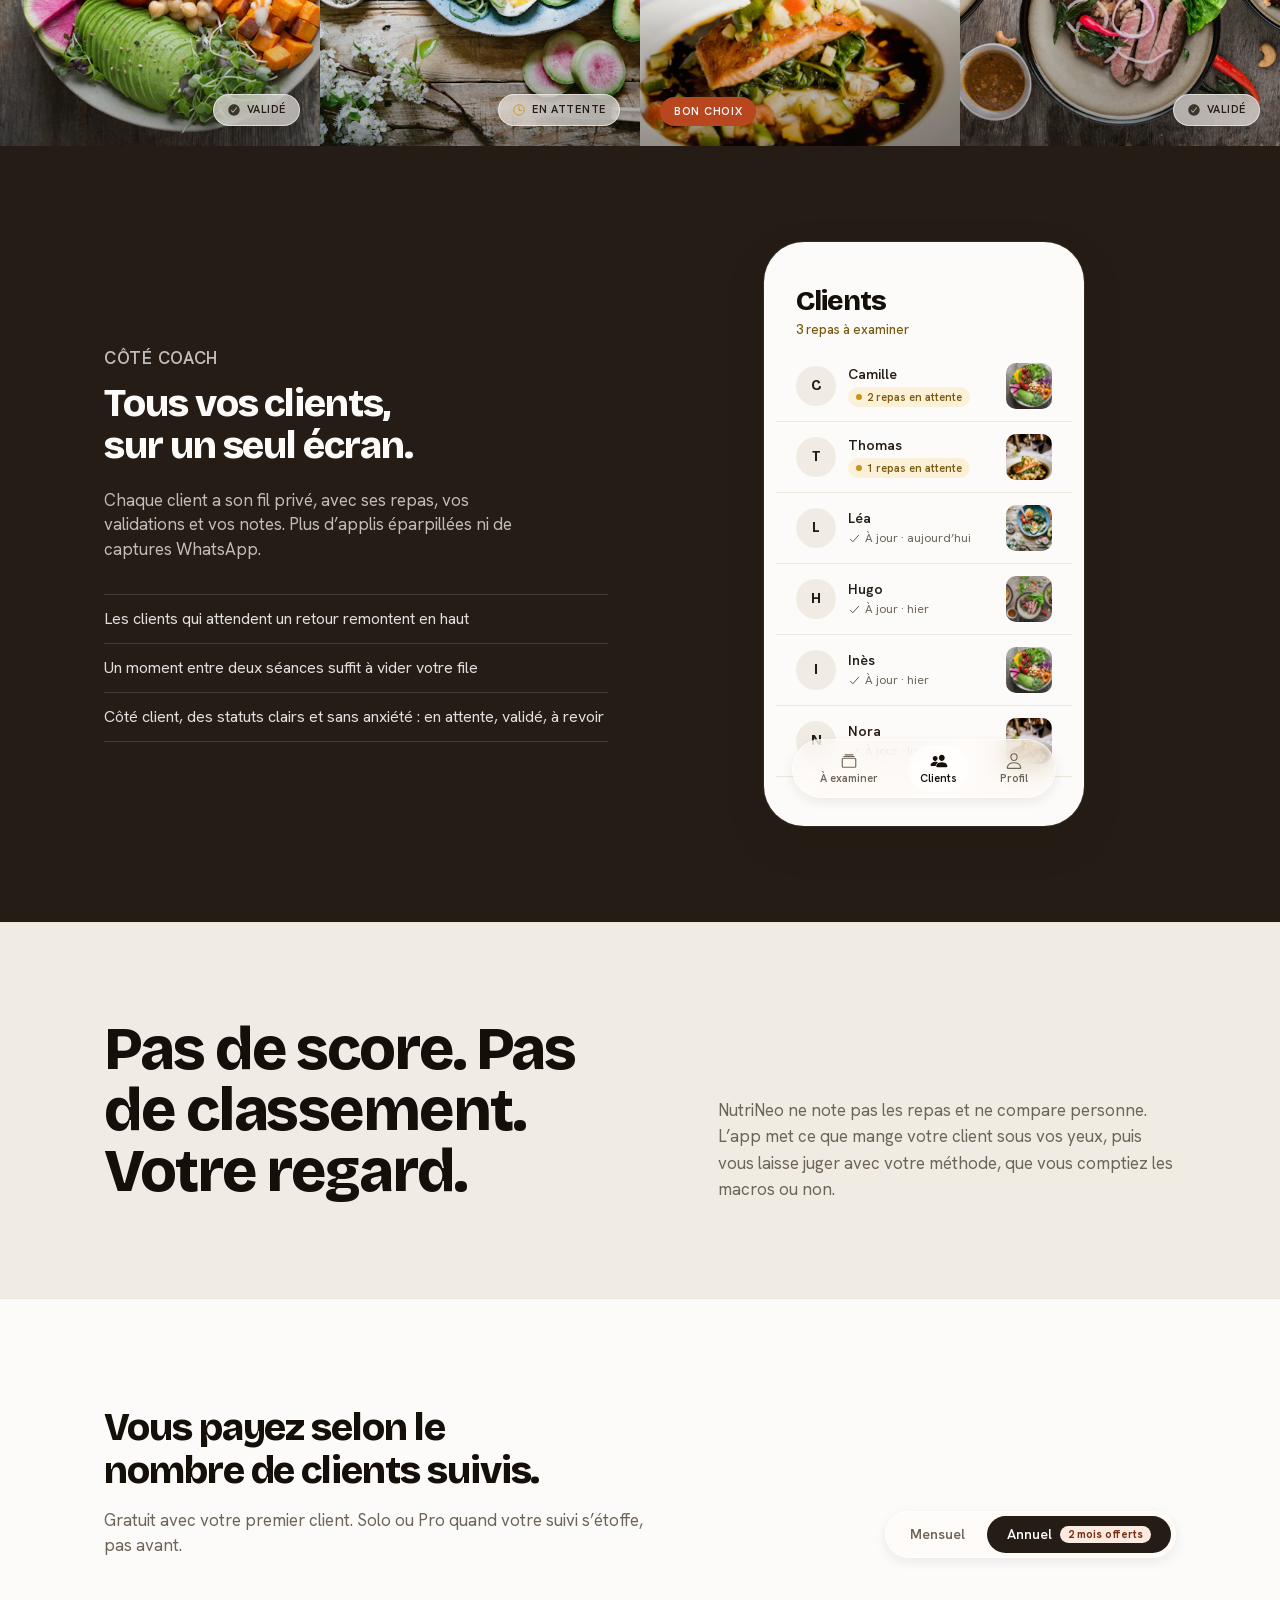
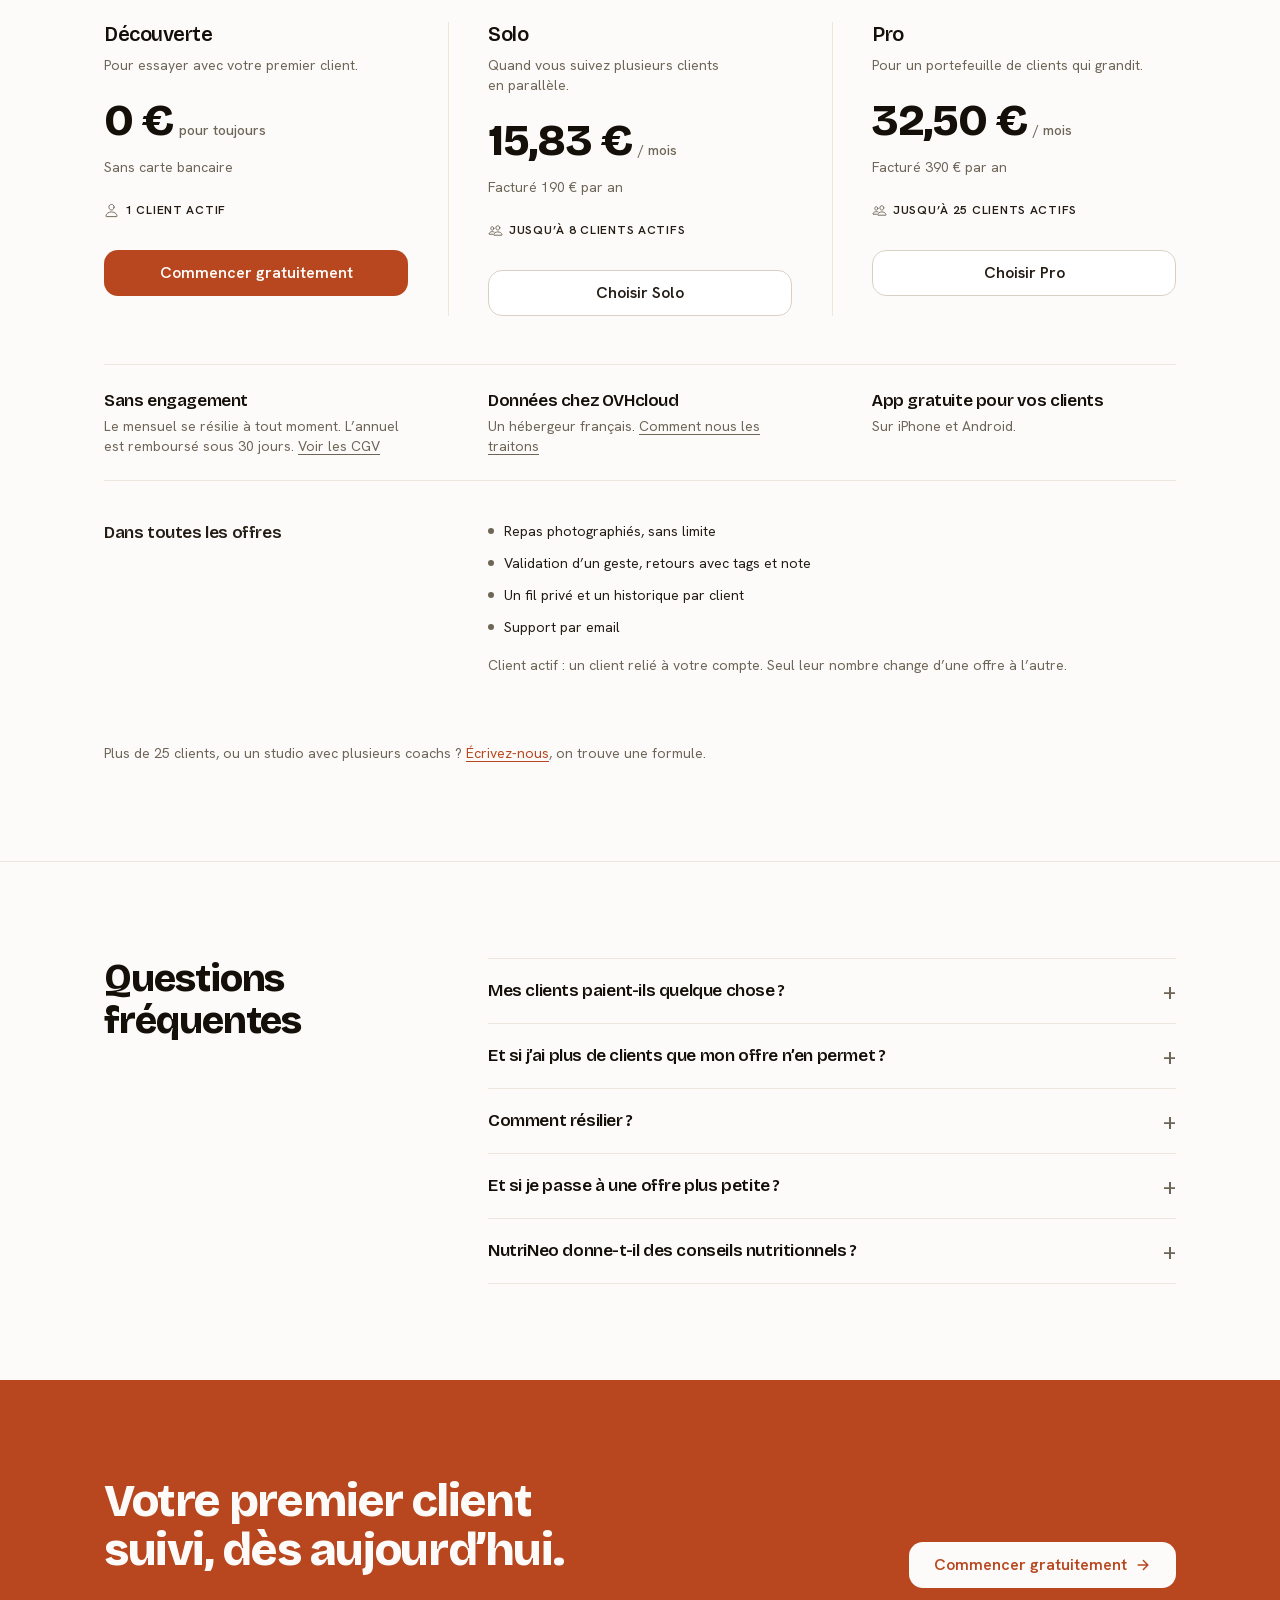
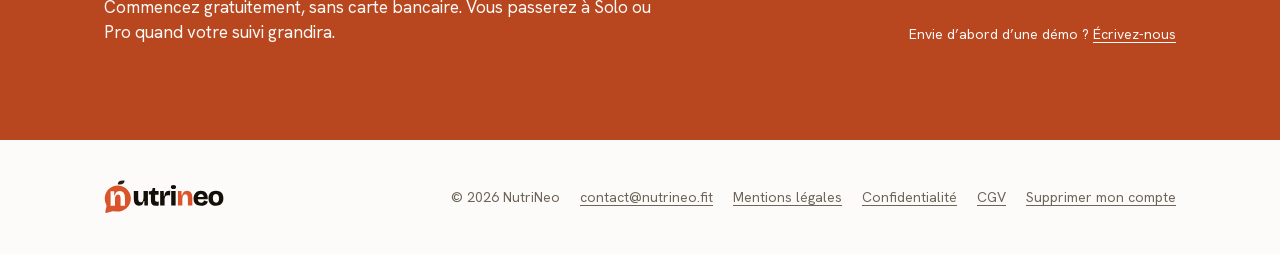
==== commit ed478c71: "Page de suppression de compte (URL exigée par Google Play) Connexion Firebase puis DELETE /api/auth/" ====
--- a/index.html
+++ b/index.html
@@ -1030,7 +1030,7 @@
 <footer>
   <div class="container footer-inner">
     <a class="wordmark" href="#" aria-label="NutriNeo, retour en haut"><img class="wordmark-img" src="assets/logo.svg" alt="NutriNeo" width="142" height="40" /></a>
-    <p class="footer-links"><span>© 2026 NutriNeo</span><a href="mailto:contact@nutrineo.fit">contact@nutrineo.fit</a><a href="/mentions-legales/">Mentions légales</a><a href="/confidentialite/">Confidentialité</a><a href="/cgv/">CGV</a></p>
+    <p class="footer-links"><span>© 2026 NutriNeo</span><a href="mailto:contact@nutrineo.fit">contact@nutrineo.fit</a><a href="/mentions-legales/">Mentions légales</a><a href="/confidentialite/">Confidentialité</a><a href="/cgv/">CGV</a><a href="/suppression-compte/">Supprimer mon compte</a></p>
   </div>
 </footer>
 
